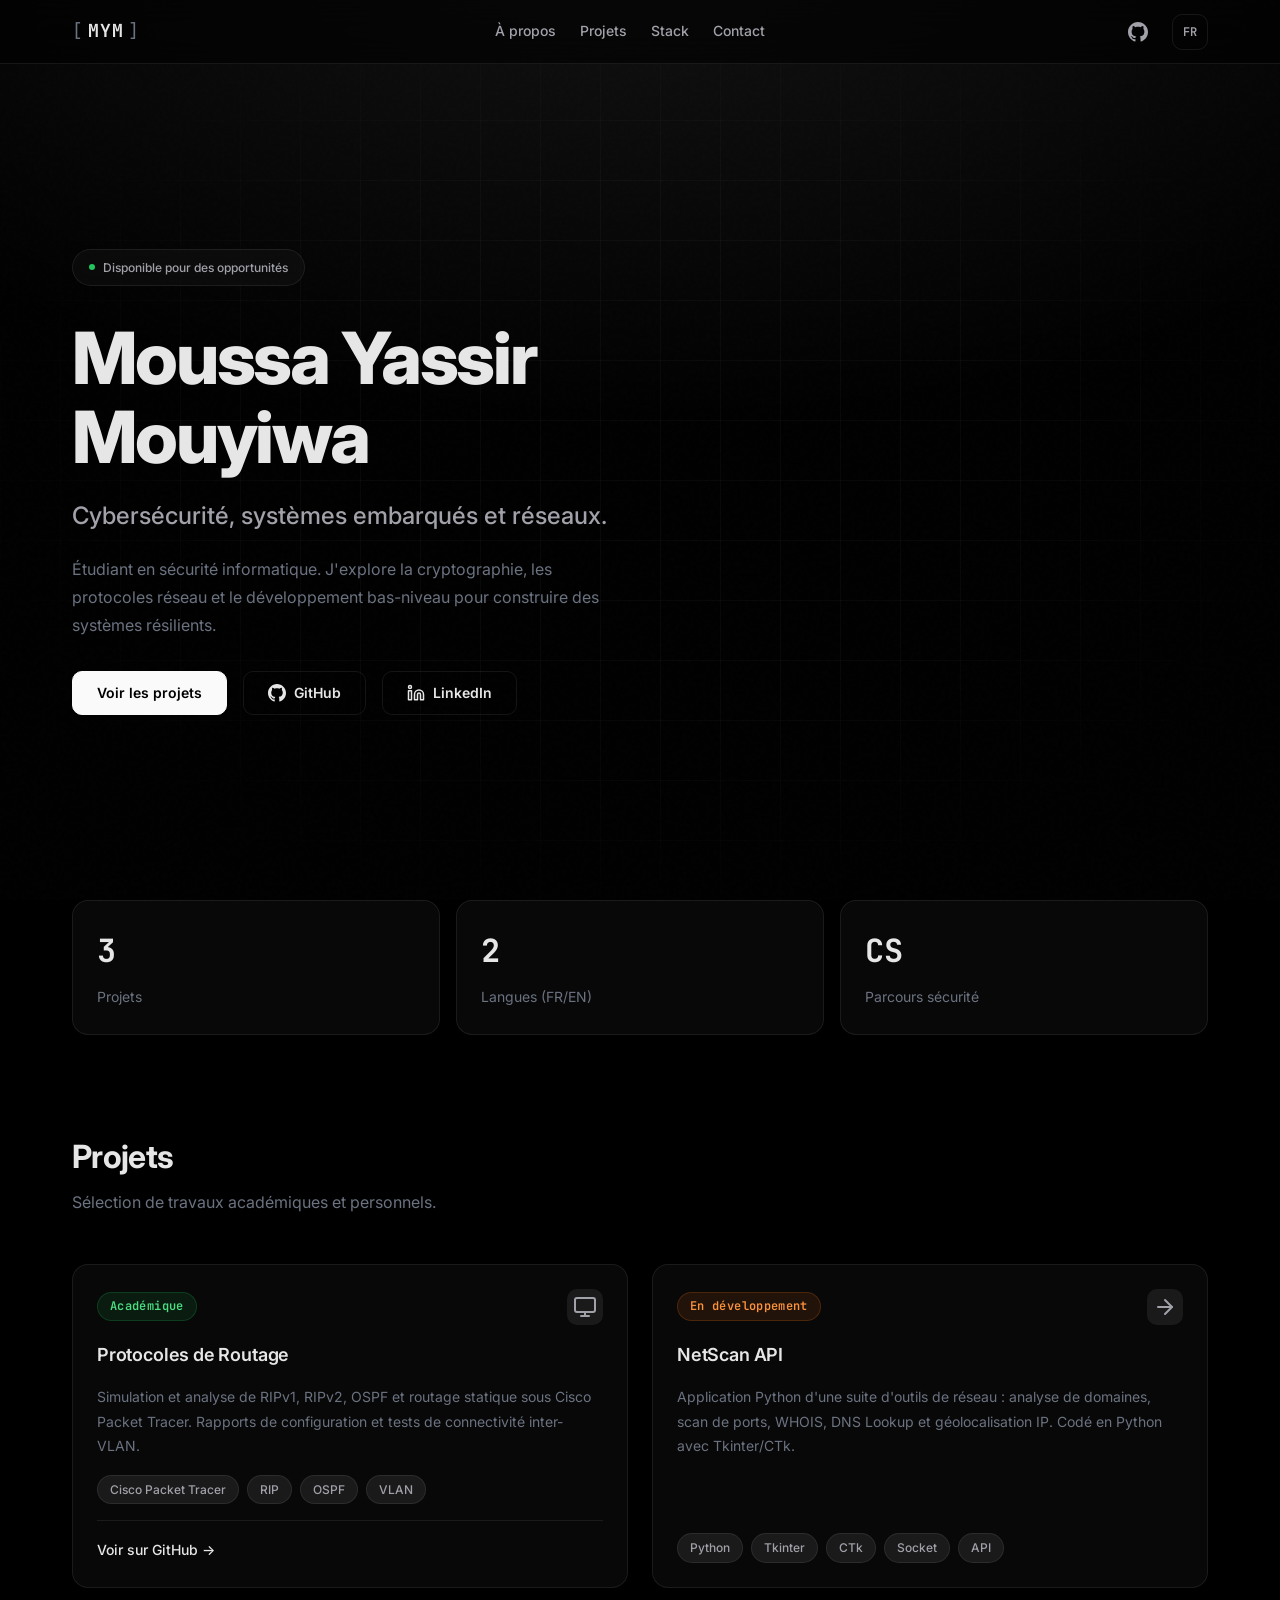
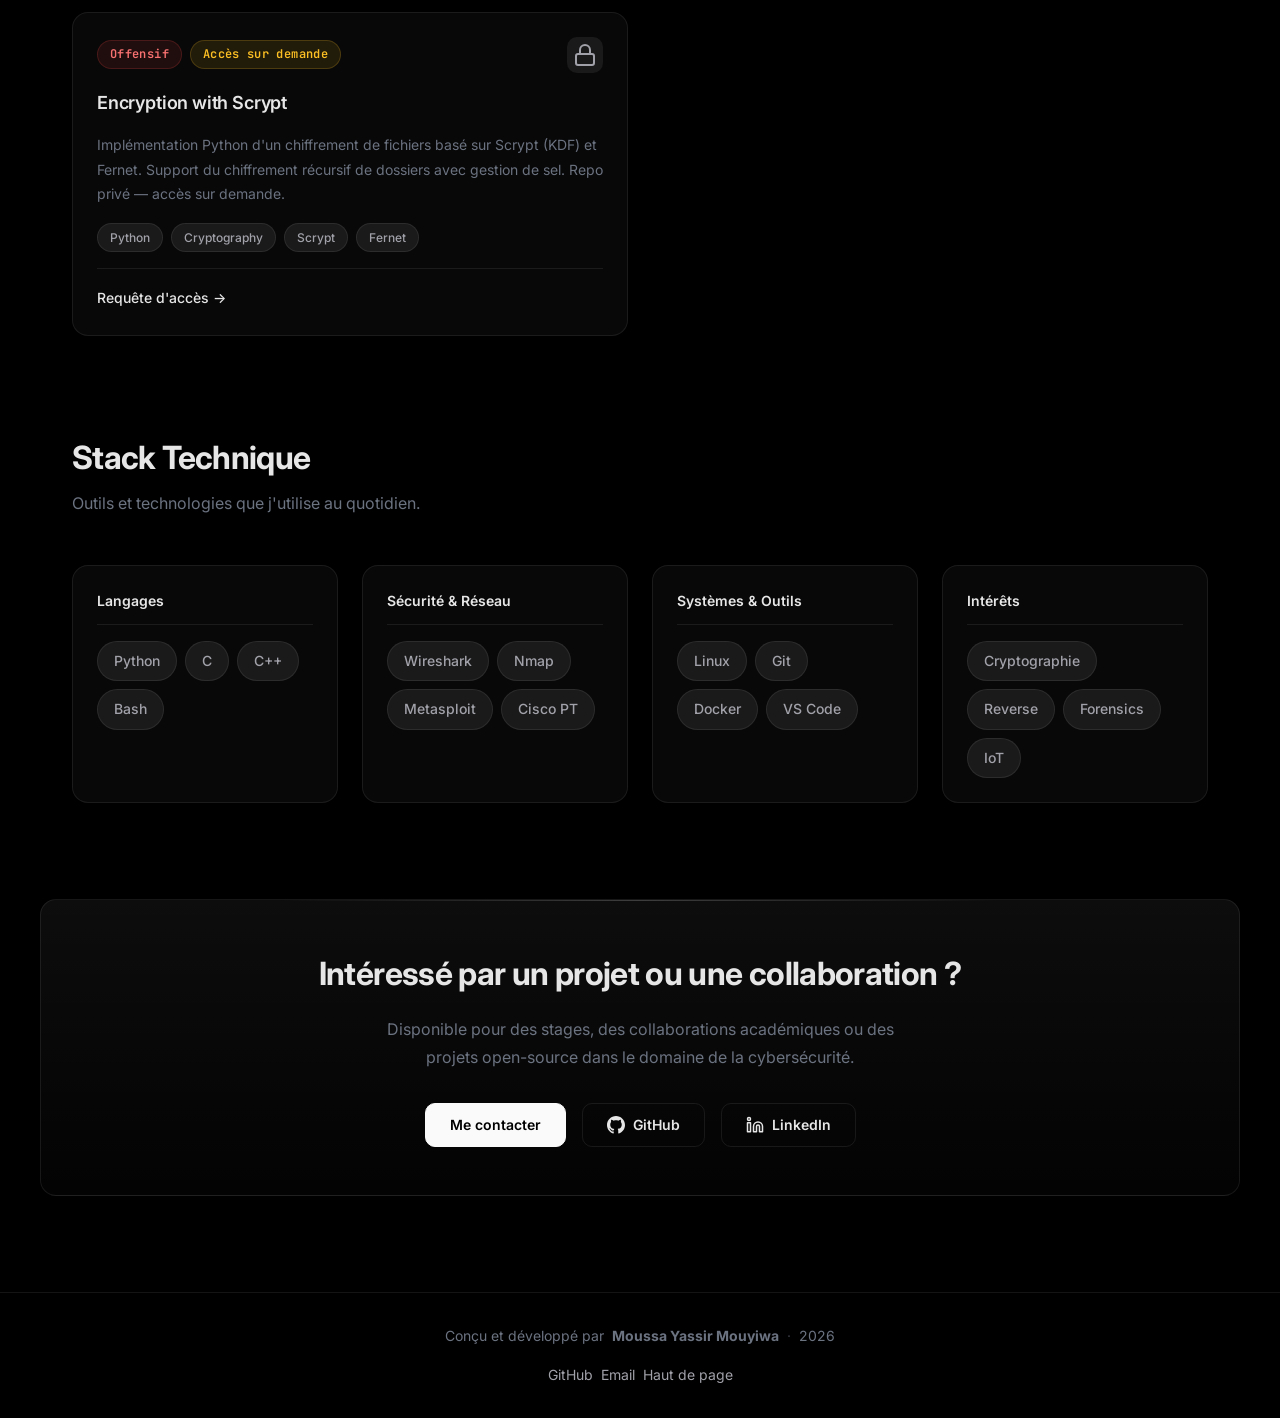
==== index.html @ d43252ed "feat: update NetScan API card to show development status instead of request access" ====
<!DOCTYPE html>
<html lang="fr" dir="ltr">
<head>
  <meta charset="UTF-8">
  <meta name="viewport" content="width=device-width, initial-scale=1.0">
  <title>Moussa Yassir Mouyiwa — Portfolio</title>
  <meta name="description" content="Portfolio de Moussa Yassir Mouyiwa — Cybersécurité, systèmes embarqués, réseaux.">
  <link rel="preconnect" href="https://fonts.googleapis.com">
  <link rel="preconnect" href="https://fonts.gstatic.com" crossorigin>
  <link href="https://fonts.googleapis.com/css2?family=Inter:wght@300;400;500;600;700;800&family=JetBrains+Mono:wght@400;500&display=swap" rel="stylesheet">
  <link rel="stylesheet" href="assets/css/style.css">
</head>
<body>

  <!-- Background Grid + Gradient -->
  <div class="bg-grid" aria-hidden="true"></div>
  <div class="bg-gradient" aria-hidden="true"></div>
  <div class="noise-overlay" aria-hidden="true"></div>

  <!-- Header -->
  <header class="site-header">
    <div class="container header-inner">
      <a href="#" class="logo" aria-label="Retour en haut">
        <span class="logo-bracket">[</span>MYM<span class="logo-bracket">]</span>
      </a>
      <nav class="main-nav" aria-label="Navigation principale">
        <a href="#about" data-fr="À propos" data-en="About">À propos</a>
        <a href="#projects" data-fr="Projets" data-en="Projects">Projets</a>
        <a href="#stack" data-fr="Stack" data-en="Stack">Stack</a>
        <a href="#contact" data-fr="Contact" data-en="Contact">Contact</a>
      </nav>
      <div class="header-actions">
        <a href="https://github.com/yassirmouyiwa" target="_blank" rel="noopener noreferrer" class="header-gh" aria-label="GitHub">
          <svg width="20" height="20" viewBox="0 0 24 24" fill="currentColor"><path d="M12 0c-6.626 0-12 5.373-12 12 0 5.302 3.438 9.8 8.207 11.387.599.111.793-.261.793-.577v-2.234c-3.338.726-4.033-1.416-4.033-1.416-.546-1.387-1.333-1.756-1.333-1.756-1.089-.745.083-.729.083-.729 1.205.084 1.839 1.237 1.839 1.237 1.07 1.834 2.807 1.304 3.492.997.107-.775.418-1.305.762-1.604-2.665-.305-5.467-1.334-5.467-5.931 0-1.311.469-2.381 1.236-3.221-.124-.303-.535-1.524.117-3.176 0 0 1.008-.322 3.301 1.23.957-.266 1.983-.399 3.003-.404 1.02.005 2.047.138 3.006.404 2.291-1.552 3.297-1.23 3.297-1.23.653 1.653.242 2.874.118 3.176.77.84 1.235 1.911 1.235 3.221 0 4.609-2.807 5.624-5.479 5.921.43.372.823 1.102.823 2.222v3.293c0 .319.192.694.801.576 4.765-1.589 8.199-6.086 8.199-11.386 0-6.627-5.373-12-12-12z"/></svg>
        </a>
        <button class="lang-toggle" id="langToggle" aria-label="Changer de langue" title="FR / EN">
          <span class="lang-current">FR</span>
        </button>
        <button class="menu-toggle" id="menuToggle" aria-label="Ouvrir le menu" aria-expanded="false">
          <span></span><span></span><span></span>
        </button>
      </div>
    </div>
  </header>

  <main>
    <!-- Hero -->
    <section class="hero" id="about">
      <div class="container">
        <div class="hero-badge reveal">
          <span class="badge-dot" aria-hidden="true"></span>
          <span data-fr="Disponible pour des opportunités" data-en="Open to opportunities">Disponible pour des opportunités</span>
        </div>
        <h1 class="hero-title reveal" data-delay="100">
          <span class="line">Moussa Yassir</span>
          <span class="line">Mouyiwa</span>
        </h1>
        <p class="hero-subtitle reveal" data-delay="200" data-fr="Cybersécurité, systèmes embarqués et réseaux." data-en="Cybersecurity, embedded systems and networks.">
          Cybersécurité, systèmes embarqués et réseaux.
        </p>
        <p class="hero-desc reveal" data-delay="300" data-fr="Étudiant en sécurité informatique. J'explore la cryptographie, les protocoles réseau et le développement bas-niveau pour construire des systèmes résilients." data-en="Student in computer security. I explore cryptography, network protocols and low-level development to build resilient systems.">
          Étudiant en sécurité informatique. J'explore la cryptographie, les protocoles réseau et le développement bas-niveau pour construire des systèmes résilients.
        </p>
        <div class="hero-actions reveal" data-delay="400">
          <a href="#projects" class="btn btn-primary" data-fr="Voir les projets" data-en="View projects">Voir les projets</a>
          <a href="https://github.com/yassirmouyiwa" target="_blank" rel="noopener noreferrer" class="btn btn-ghost btn-icon">
            <svg width="18" height="18" viewBox="0 0 24 24" fill="currentColor" aria-hidden="true"><path d="M12 0c-6.626 0-12 5.373-12 12 0 5.302 3.438 9.8 8.207 11.387.599.111.793-.261.793-.577v-2.234c-3.338.726-4.033-1.416-4.033-1.416-.546-1.387-1.333-1.756-1.333-1.756-1.089-.745.083-.729.083-.729 1.205.084 1.839 1.237 1.839 1.237 1.07 1.834 2.807 1.304 3.492.997.107-.775.418-1.305.762-1.604-2.665-.305-5.467-1.334-5.467-5.931 0-1.311.469-2.381 1.236-3.221-.124-.303-.535-1.524.117-3.176 0 0 1.008-.322 3.301 1.23.957-.266 1.983-.399 3.003-.404 1.02.005 2.047.138 3.006.404 2.291-1.552 3.297-1.23 3.297-1.23.653 1.653.242 2.874.118 3.176.77.84 1.235 1.911 1.235 3.221 0 4.609-2.807 5.624-5.479 5.921.43.372.823 1.102.823 2.222v3.293c0 .319.192.694.801.576 4.765-1.589 8.199-6.086 8.199-11.386 0-6.627-5.373-12-12-12z"/></svg>
            <span>GitHub</span>
          </a>
          <a href="https://www.linkedin.com/in/yassir-mouyiwa/" target="_blank" rel="noopener noreferrer" class="btn btn-ghost btn-icon">
            <svg width="18" height="18" viewBox="0 0 24 24" fill="none" stroke="currentColor" stroke-width="2" stroke-linecap="round" stroke-linejoin="round" aria-hidden="true"><path d="M16 8a6 6 0 0 1 6 6v7h-4v-7a2 2 0 0 0-2-2 2 2 0 0 0-2 2v7h-4v-7a6 6 0 0 1 6-6z"/><rect x="2" y="9" width="4" height="12"/><circle cx="4" cy="4" r="2"/></svg>
            <span>LinkedIn</span>
          </a>
        </div>
      </div>
    </section>

    <!-- Stats / Quick Info -->
    <section class="stats" aria-label="Quick stats">
      <div class="container stats-grid">
        <div class="stat-card reveal">
          <span class="stat-number">3</span>
          <span class="stat-label" data-fr="Projets" data-en="Projects">Projets</span>
        </div>
        <div class="stat-card reveal" data-delay="100">
          <span class="stat-number">2</span>
          <span class="stat-label" data-fr="Langues (FR/EN)" data-en="Languages (FR/EN)">Langues (FR/EN)</span>
        </div>
        <div class="stat-card reveal" data-delay="200">
          <span class="stat-number">CS</span>
          <span class="stat-label" data-fr="Parcours sécurité" data-en="Security track">Parcours sécurité</span>
        </div>
      </div>
    </section>

    <!-- Featured Projects -->
    <section class="projects" id="projects">
      <div class="container">
        <div class="section-header reveal">
          <h2 data-fr="Projets" data-en="Projects">Projets</h2>
          <p data-fr="Sélection de travaux académiques et personnels." data-en="A selection of academic and personal work.">Sélection de travaux académiques et personnels.</p>
        </div>
        <div class="projects-grid">
          <!-- Project 1: Protocoles de Routage -->
          <article class="project-card reveal" data-delay="100">
            <div class="project-top">
              <span class="project-tag academic" data-fr="Académique" data-en="Academic">Académique</span>
              <div class="project-icon" aria-hidden="true">
                <svg width="24" height="24" viewBox="0 0 24 24" fill="none" stroke="currentColor" stroke-width="2" stroke-linecap="round" stroke-linejoin="round"><rect x="2" y="3" width="20" height="14" rx="2" ry="2"/><line x1="8" y1="21" x2="16" y2="21"/><line x1="12" y1="17" x2="12" y2="21"/></svg>
              </div>
            </div>
            <h3 class="project-title">Protocoles de Routage</h3>
            <p class="project-desc" data-fr="Simulation et analyse de RIPv1, RIPv2, OSPF et routage statique sous Cisco Packet Tracer. Rapports de configuration et tests de connectivité inter-VLAN." data-en="Simulation and analysis of RIPv1, RIPv2, OSPF and static routing under Cisco Packet Tracer. Configuration reports and inter-VLAN connectivity tests.">Simulation et analyse de RIPv1, RIPv2, OSPF et routage statique sous Cisco Packet Tracer. Rapports de configuration et tests de connectivité inter-VLAN.</p>
            <div class="project-stack">
              <span class="pill">Cisco Packet Tracer</span>
              <span class="pill">RIP</span>
              <span class="pill">OSPF</span>
              <span class="pill">VLAN</span>
            </div>
            <div class="project-links">
               <a href="https://github.com/yassirmouyiwa/cisco-routing-packet-tracer" target="_blank" rel="noopener noreferrer" class="link-arrow" data-fr="Voir sur GitHub →" data-en="View on GitHub →">Voir sur GitHub →</a>
            </div>
          </article>

          <!-- Project 2: NetScan API — DEV -->
          <article class="project-card reveal" data-delay="150">
            <div class="project-top">
              <span class="project-tag dev" data-fr="En développement" data-en="In Development">En développement</span>
              <div class="project-icon" aria-hidden="true">
                <svg width="24" height="24" viewBox="0 0 24 24" fill="none" stroke="currentColor" stroke-width="2" stroke-linecap="round" stroke-linejoin="round"><path d="M5 12h14"/><path d="M12 5l7 7-7 7"/></svg>
              </div>
            </div>
            <h3 class="project-title">NetScan API</h3>
            <p class="project-desc" data-fr="Application Python d'une suite d'outils de réseau : analyse de domaines, scan de ports, WHOIS, DNS Lookup et géolocalisation IP. Codé en Python avec Tkinter/CTk." data-en="Python application of a network tools suite: domain analysis, port scanning, WHOIS, DNS Lookup and IP geolocation. Built with Python using Tkinter/CTk.">Application Python d'une suite d'outils de réseau : analyse de domaines, scan de ports, WHOIS, DNS Lookup et géolocalisation IP. Codé en Python avec Tkinter/CTk.</p>
            <div class="project-stack">
              <span class="pill">Python</span>
              <span class="pill">Tkinter</span>
              <span class="pill">CTk</span>
              <span class="pill">Socket</span>
              <span class="pill">API</span>
            </div>
          </article>

          <!-- Project 3: Encryption Scrypt — OFFENSIF / PRIVÉ -->
          <article class="project-card reveal" data-delay="200">
            <div class="project-top">
              <div class="project-tags">
                <span class="project-tag offensive" data-fr="Offensif" data-en="Offensive">Offensif</span>
                <span class="project-tag restricted" data-fr="Accès sur demande" data-en="Request Access">Accès sur demande</span>
              </div>
              <div class="project-icon" aria-hidden="true">
                <svg width="24" height="24" viewBox="0 0 24 24" fill="none" stroke="currentColor" stroke-width="2" stroke-linecap="round" stroke-linejoin="round"><rect x="3" y="11" width="18" height="11" rx="2" ry="2"/><path d="M7 11V7a5 5 0 0 1 10 0v4"/></svg>
              </div>
            </div>
            <h3 class="project-title">Encryption with Scrypt</h3>
            <p class="project-desc" data-fr="Implémentation Python d'un chiffrement de fichiers basé sur Scrypt (KDF) et Fernet. Support du chiffrement récursif de dossiers avec gestion de sel. Repo privé — accès sur demande." data-en="Python implementation of file encryption based on Scrypt (KDF) and Fernet. Supports recursive folder encryption with salt management. Private repo — access on request.">Implémentation Python d'un chiffrement de fichiers basé sur Scrypt (KDF) et Fernet. Support du chiffrement récursif de dossiers avec gestion de sel. Repo privé — accès sur demande.</p>
            <div class="project-stack">
              <span class="pill">Python</span>
              <span class="pill">Cryptography</span>
              <span class="pill">Scrypt</span>
              <span class="pill">Fernet</span>
            </div>
            <div class="project-links">
              <a href="mailto:yassirmoussa754@gmail.com?subject=Requête%20d'accès%20-%20Encryption%20with%20Scrypt" class="link-arrow" data-fr="Requête d'accès →" data-en="Request access →">Requête d'accès →</a>
            </div>
          </article>

        </div>
      </div>
    </section>

    <!-- Stack -->
    <section class="stack" id="stack">
      <div class="container">
        <div class="section-header reveal">
          <h2 data-fr="Stack Technique" data-en="Tech Stack">Stack Technique</h2>
          <p data-fr="Outils et technologies que j'utilise au quotidien." data-en="Tools and technologies I use on a daily basis.">Outils et technologies que j'utilise au quotidien.</p>
        </div>
        <div class="stack-grid reveal" data-delay="100">
          <div class="stack-category">
            <h4 data-fr="Langages" data-en="Languages">Langages</h4>
            <div class="stack-items">
              <span class="pill pill-lg">Python</span>
              <span class="pill pill-lg">C</span>
              <span class="pill pill-lg">C++</span>
              <span class="pill pill-lg">Bash</span>
            </div>
          </div>
          <div class="stack-category">
            <h4 data-fr="Sécurité & Réseau" data-en="Security & Network">Sécurité & Réseau</h4>
            <div class="stack-items">
              <span class="pill pill-lg">Wireshark</span>
              <span class="pill pill-lg">Nmap</span>
              <span class="pill pill-lg">Metasploit</span>
              <span class="pill pill-lg">Cisco PT</span>
            </div>
          </div>
          <div class="stack-category">
            <h4 data-fr="Systèmes & Outils" data-en="Systems & Tools">Systèmes & Outils</h4>
            <div class="stack-items">
              <span class="pill pill-lg">Linux</span>
              <span class="pill pill-lg">Git</span>
              <span class="pill pill-lg">Docker</span>
              <span class="pill pill-lg">VS Code</span>
            </div>
          </div>
          <div class="stack-category">
            <h4 data-fr="Intérêts" data-en="Interests">Intérêts</h4>
            <div class="stack-items">
              <span class="pill pill-lg">Cryptographie</span>
              <span class="pill pill-lg">Reverse</span>
              <span class="pill pill-lg">Forensics</span>
              <span class="pill pill-lg">IoT</span>
            </div>
          </div>
        </div>
      </div>
    </section>

    <!-- Contact / CTA -->
    <section class="contact" id="contact">
      <div class="container contact-inner reveal">
        <h2 data-fr="Intéressé par un projet ou une collaboration ?" data-en="Interested in a project or collaboration?">Intéressé par un projet ou une collaboration ?</h2>
        <p data-fr="Disponible pour des stages, des collaborations académiques ou des projets open-source dans le domaine de la cybersécurité." data-en="Available for internships, academic collaborations or open-source projects in the field of cybersecurity.">Disponible pour des stages, des collaborations académiques ou des projets open-source dans le domaine de la cybersécurité.</p>
        <div class="contact-actions">
          <a href="mailto:yassirmoussa754@gmail.com" class="btn btn-primary" data-fr="Me contacter" data-en="Contact me">Me contacter</a>
          <a href="https://github.com/yassirmouyiwa" target="_blank" rel="noopener noreferrer" class="btn btn-ghost btn-icon">
            <svg width="18" height="18" viewBox="0 0 24 24" fill="currentColor" aria-hidden="true"><path d="M12 0c-6.626 0-12 5.373-12 12 0 5.302 3.438 9.8 8.207 11.387.599.111.793-.261.793-.577v-2.234c-3.338.726-4.033-1.416-4.033-1.416-.546-1.387-1.333-1.756-1.333-1.756-1.089-.745.083-.729.083-.729 1.205.084 1.839 1.237 1.839 1.237 1.07 1.834 2.807 1.304 3.492.997.107-.775.418-1.305.762-1.604-2.665-.305-5.467-1.334-5.467-5.931 0-1.311.469-2.381 1.236-3.221-.124-.303-.535-1.524.117-3.176 0 0 1.008-.322 3.301 1.23.957-.266 1.983-.399 3.003-.404 1.02.005 2.047.138 3.006.404 2.291-1.552 3.297-1.23 3.297-1.23.653 1.653.242 2.874.118 3.176.77.84 1.235 1.911 1.235 3.221 0 4.609-2.807 5.624-5.479 5.921.43.372.823 1.102.823 2.222v3.293c0 .319.192.694.801.576 4.765-1.589 8.199-6.086 8.199-11.386 0-6.627-5.373-12-12-12z"/></svg>
            <span>GitHub</span>
          </a>
          <a href="https://www.linkedin.com/in/yassir-mouyiwa/" target="_blank" rel="noopener noreferrer" class="btn btn-ghost btn-icon">
            <svg width="18" height="18" viewBox="0 0 24 24" fill="none" stroke="currentColor" stroke-width="2" stroke-linecap="round" stroke-linejoin="round" aria-hidden="true"><path d="M16 8a6 6 0 0 1 6 6v7h-4v-7a2 2 0 0 0-2-2 2 2 0 0 0-2 2v7h-4v-7a6 6 0 0 1 6-6z"/><rect x="2" y="9" width="4" height="12"/><circle cx="4" cy="4" r="2"/></svg>
            <span>LinkedIn</span>
          </a>
        </div>
      </div>
    </section>
  </main>

  <!-- Footer -->
  <footer class="site-footer">
    <div class="container footer-inner">
      <p>
        <span data-fr="Conçu et développé par" data-en="Designed and developed by">Conçu et développé par</span>
        <strong>Moussa Yassir Mouyiwa</strong>
        <span class="footer-sep">·</span>
        <span id="currentYear">2026</span>
      </p>
      <p>
        <a href="https://github.com/yassirmouyiwa" target="_blank" rel="noopener noreferrer">GitHub</a>
        <a href="mailto:yassirmoussa754@gmail.com">Email</a>
        <a href="#" id="backToTop" data-fr="Haut de page" data-en="Back to top">Haut de page</a>
      </p>
    </div>
  </footer>

  <script src="assets/js/main.js"></script>
</body>
</html>
---- assets/css/style.css ----
/* ============================================================
   Design System — Vercel-style dark portfolio
   ============================================================ */

/* --- CSS Custom Properties (Tokens) --- */
:root {
  /* Colors */
  --bg-primary: #000000;
  --bg-secondary: #111111;
  --bg-tertiary: #1a1a1a;
  --bg-card: rgba(255, 255, 255, 0.03);
  --bg-card-hover: rgba(255, 255, 255, 0.06);
  --border-subtle: rgba(255, 255, 255, 0.08);
  --border-hover: rgba(255, 255, 255, 0.15);
  --text-primary: #e6e6e6;
  --text-secondary: #a1a1aa;
  --text-muted: #6b7280;
  --text-inverse: #000000;
  --accent: #fafafa;
  --accent-hover: #ffffff;
  --accent-dim: rgba(250, 250, 250, 0.1);

  /* Gradients */
  --gradient-hero: radial-gradient(ellipse 80% 60% at 50% -10%, rgba(250,250,250,0.08), transparent);
  --gradient-card: linear-gradient(180deg, rgba(255,255,255,0.05) 0%, rgba(255,255,255,0.01) 100%);

  /* Typography */
  --font-body: 'Inter', -apple-system, BlinkMacSystemFont, 'Segoe UI', sans-serif;
  --font-mono: 'JetBrains Mono', 'Fira Code', 'Courier New', monospace;
  --fs-xs: 0.75rem;
  --fs-sm: 0.875rem;
  --fs-base: 1rem;
  --fs-lg: 1.125rem;
  --fs-xl: 1.5rem;
  --fs-2xl: 2rem;
  --fs-3xl: 2.5rem;
  --fs-4xl: clamp(2.5rem, 6vw, 4.5rem);
  --fw-normal: 400;
  --fw-medium: 500;
  --fw-semibold: 600;
  --fw-bold: 700;
  --fw-extrabold: 800;
  --lh-tight: 1.1;
  --lh-snug: 1.3;
  --lh-normal: 1.6;
  --lh-relaxed: 1.75;

  /* Spacing */
  --space-1: 0.25rem;
  --space-2: 0.5rem;
  --space-3: 0.75rem;
  --space-4: 1rem;
  --space-6: 1.5rem;
  --space-8: 2rem;
  --space-12: 3rem;
  --space-16: 4rem;
  --space-24: 6rem;
  --space-32: 8rem;

  /* Border radius */
  --radius-sm: 6px;
  --radius-md: 10px;
  --radius-lg: 16px;
  --radius-full: 9999px;

  /* Shadows */
  --shadow-sm: 0 1px 2px rgba(0,0,0,0.3);
  --shadow-md: 0 4px 12px rgba(0,0,0,0.4);
  --shadow-lg: 0 12px 40px rgba(0,0,0,0.5);
  --shadow-glow: 0 0 20px rgba(250,250,250,0.05);

  /* Animation */
  --duration-fast: 150ms;
  --duration-normal: 300ms;
  --duration-slow: 500ms;
  --ease-out: cubic-bezier(0.16, 1, 0.3, 1);
  --ease-in-out: cubic-bezier(0.65, 0, 0.35, 1);

  /* Layout */
  --container-max: 1200px;
  --header-height: 64px;
}

/* --- Reset & Base --- */
*, *::before, *::after {
  margin: 0;
  padding: 0;
  box-sizing: border-box;
}

html {
  scroll-behavior: smooth;
  -webkit-font-smoothing: antialiased;
  -moz-osx-font-smoothing: grayscale;
  text-rendering: optimizeLegibility;
}

body {
  font-family: var(--font-body);
  font-size: var(--fs-base);
  line-height: var(--lh-normal);
  color: var(--text-primary);
  background-color: var(--bg-primary);
  min-height: 100vh;
  overflow-x: hidden;
}

a {
  color: inherit;
  text-decoration: none;
  transition: color var(--duration-fast) var(--ease-out);
}

img, svg {
  display: block;
  max-width: 100%;
}

button {
  font-family: inherit;
  cursor: pointer;
  border: none;
  background: none;
  color: inherit;
}

/* --- Background Effects --- */
.bg-grid {
  position: fixed;
  inset: 0;
  z-index: -3;
  background-image:
    linear-gradient(rgba(255,255,255,0.03) 1px, transparent 1px),
    linear-gradient(90deg, rgba(255,255,255,0.03) 1px, transparent 1px);
  background-size: 60px 60px;
  mask-image: radial-gradient(ellipse at center, black 40%, transparent 80%);
  -webkit-mask-image: radial-gradient(ellipse at center, black 40%, transparent 80%);
  pointer-events: none;
}

.bg-gradient {
  position: fixed;
  inset: 0;
  z-index: -2;
  background: var(--gradient-hero);
  pointer-events: none;
}

.noise-overlay {
  position: fixed;
  inset: 0;
  z-index: -1;
  opacity: 0.015;
  background-image: url("data:image/svg+xml,%3Csvg viewBox='0 0 256 256' xmlns='http://www.w3.org/2000/svg'%3E%3Cfilter id='n'%3E%3CfeTurbulence type='fractalNoise' baseFrequency='0.9' numOctaves='4' stitchTiles='stitch'/%3E%3C/filter%3E%3Crect width='100%25' height='100%25' filter='url(%23n)'/%3E%3C/svg%3E");
  pointer-events: none;
}

/* --- Layout Utilities --- */
.container {
  width: 100%;
  max-width: var(--container-max);
  margin-inline: auto;
  padding-inline: var(--space-6);
}

@media (min-width: 640px) {
  .container {
    padding-inline: var(--space-8);
  }
}

/* --- Header --- */
.site-header {
  position: fixed;
  top: 0;
  left: 0;
  right: 0;
  z-index: 100;
  height: var(--header-height);
  display: flex;
  align-items: center;
  background: rgba(0,0,0,0.6);
  backdrop-filter: blur(20px) saturate(180%);
  -webkit-backdrop-filter: blur(20px) saturate(180%);
  border-bottom: 1px solid var(--border-subtle);
  transition: background var(--duration-normal) var(--ease-out);
}

.header-inner {
  display: flex;
  align-items: center;
  justify-content: space-between;
  height: 100%;
}

.logo {
  font-family: var(--font-mono);
  font-size: var(--fs-lg);
  font-weight: var(--fw-bold);
  color: var(--text-primary);
  letter-spacing: 0.05em;
  display: flex;
  align-items: center;
  gap: var(--space-1);
}

.logo-bracket {
  color: var(--text-muted);
  font-weight: var(--fw-normal);
  transition: color var(--duration-normal) var(--ease-out);
}

.logo:hover .logo-bracket {
  color: var(--text-primary);
}

.main-nav {
  display: none;
  align-items: center;
  gap: var(--space-6);
}

.main-nav a {
  font-size: var(--fs-sm);
  font-weight: var(--fw-medium);
  color: var(--text-secondary);
  position: relative;
  padding: var(--space-2) 0;
}

.main-nav a::after {
  content: '';
  position: absolute;
  bottom: 0;
  left: 0;
  width: 0;
  height: 1px;
  background: var(--text-primary);
  transition: width var(--duration-normal) var(--ease-out);
}

.main-nav a:hover {
  color: var(--text-primary);
}

.main-nav a:hover::after {
  width: 100%;
}

.header-actions {
  display: flex;
  align-items: center;
  gap: var(--space-4);
}

.lang-toggle {
  display: none;
  align-items: center;
  justify-content: center;
  width: 36px;
  height: 36px;
  border-radius: var(--radius-md);
  border: 1px solid var(--border-subtle);
  background: transparent;
  color: var(--text-secondary);
  font-size: var(--fs-xs);
  font-weight: var(--fw-semibold);
  font-family: var(--font-mono);
  transition: all var(--duration-fast) var(--ease-out);
}

.lang-toggle:hover {
  border-color: var(--border-hover);
  color: var(--text-primary);
  background: var(--bg-card-hover);
}

.lang-current {
  pointer-events: none;
}

.menu-toggle {
  display: flex;
  flex-direction: column;
  justify-content: center;
  align-items: center;
  gap: 5px;
  width: 40px;
  height: 40px;
  padding: var(--space-2);
}

.menu-toggle span {
  display: block;
  width: 20px;
  height: 1.5px;
  background: var(--text-primary);
  border-radius: var(--radius-full);
  transition: all var(--duration-normal) var(--ease-out);
  transform-origin: center;
}

.menu-toggle[aria-expanded="true"] span:nth-child(1) {
  transform: translateY(6.5px) rotate(45deg);
}

.menu-toggle[aria-expanded="true"] span:nth-child(2) {
  opacity: 0;
}

.menu-toggle[aria-expanded="true"] span:nth-child(3) {
  transform: translateY(-6.5px) rotate(-45deg);
}

@media (min-width: 768px) {
  .main-nav {
    display: flex;
  }
  .lang-toggle {
    display: flex;
  }
  .menu-toggle {
    display: none;
  }
}

/* Mobile menu */
.mobile-nav {
  position: fixed;
  inset: var(--header-height) 0 0 0;
  z-index: 99;
  background: rgba(0,0,0,0.95);
  backdrop-filter: blur(30px);
  -webkit-backdrop-filter: blur(30px);
  display: flex;
  flex-direction: column;
  align-items: center;
  justify-content: center;
  gap: var(--space-8);
  opacity: 0;
  pointer-events: none;
  transition: opacity var(--duration-normal) var(--ease-out);
}

.mobile-nav.is-open {
  opacity: 1;
  pointer-events: auto;
}

.mobile-nav a {
  font-size: var(--fs-2xl);
  font-weight: var(--fw-semibold);
  color: var(--text-secondary);
  transition: color var(--duration-fast) var(--ease-out);
}

.mobile-nav a:hover {
  color: var(--text-primary);
}

/* --- Hero --- */
.hero {
  position: relative;
  padding-top: calc(var(--header-height) + var(--space-24));
  padding-bottom: var(--space-24);
  min-height: 100vh;
  display: flex;
  align-items: center;
}

.hero-badge {
  display: inline-flex;
  align-items: center;
  gap: var(--space-2);
  padding: var(--space-2) var(--space-4);
  border-radius: var(--radius-full);
  border: 1px solid var(--border-subtle);
  background: var(--bg-card);
  font-size: var(--fs-xs);
  font-weight: var(--fw-medium);
  color: var(--text-secondary);
  margin-bottom: var(--space-8);
  width: fit-content;
  backdrop-filter: blur(10px);
}

.badge-dot {
  display: inline-block;
  width: 6px;
  height: 6px;
  border-radius: 50%;
  background: #22c55e;
  animation: pulse 2s cubic-bezier(0.4, 0, 0.6, 1) infinite;
}

@keyframes pulse {
  0%, 100% { opacity: 1; }
  50% { opacity: 0.5; }
}

.hero-title {
  font-size: var(--fs-4xl);
  font-weight: var(--fw-extrabold);
  line-height: var(--lh-tight);
  letter-spacing: -0.03em;
  color: var(--text-primary);
  margin-bottom: var(--space-6);
}

.hero-title .line {
  display: block;
}

.hero-subtitle {
  font-size: clamp(var(--fs-lg), 2.5vw, var(--fs-xl));
  font-weight: var(--fw-medium);
  color: var(--text-secondary);
  margin-bottom: var(--space-6);
  line-height: var(--lh-snug);
}

.hero-desc {
  max-width: 560px;
  font-size: var(--fs-base);
  color: var(--text-muted);
  line-height: var(--lh-relaxed);
  margin-bottom: var(--space-8);
}

.hero-actions {
  display: flex;
  flex-wrap: wrap;
  gap: var(--space-4);
}

/* --- Buttons --- */
.btn {
  display: inline-flex;
  align-items: center;
  justify-content: center;
  gap: var(--space-2);
  padding: var(--space-3) var(--space-6);
  border-radius: var(--radius-md);
  font-size: var(--fs-sm);
  font-weight: var(--fw-semibold);
  line-height: 1;
  transition: all var(--duration-fast) var(--ease-out);
  white-space: nowrap;
}

.btn-primary {
  background: var(--accent);
  color: var(--text-inverse);
  border: 1px solid var(--accent);
}

.btn-primary:hover {
  background: var(--accent-hover);
  box-shadow: var(--shadow-glow);
  transform: translateY(-1px);
}

.btn-ghost {
  background: transparent;
  color: var(--text-primary);
  border: 1px solid var(--border-subtle);
}

.btn-ghost:hover {
  border-color: var(--border-hover);
  background: var(--bg-card-hover);
  transform: translateY(-1px);
}

.btn-ghost svg {
  flex-shrink: 0;
}

.btn-icon {
  gap: var(--space-2);
}

.header-gh {
  display: flex;
  align-items: center;
  justify-content: center;
  width: 36px;
  height: 36px;
  border-radius: var(--radius-md);
  color: var(--text-secondary);
  transition: all var(--duration-fast) var(--ease-out);
}

.header-gh:hover {
  color: var(--text-primary);
  background: var(--bg-card-hover);
}

/* --- Stats --- */
.stats {
  padding-bottom: var(--space-24);
}

.stats-grid {
  display: grid;
  grid-template-columns: repeat(auto-fit, minmax(200px, 1fr));
  gap: var(--space-4);
}

.stat-card {
  padding: var(--space-6);
  border-radius: var(--radius-lg);
  border: 1px solid var(--border-subtle);
  background: var(--bg-card);
  backdrop-filter: blur(10px);
  transition: all var(--duration-normal) var(--ease-out);
}

.stat-card:hover {
  border-color: var(--border-hover);
  background: var(--bg-card-hover);
  transform: translateY(-2px);
}

.stat-number {
  display: block;
  font-family: var(--font-mono);
  font-size: var(--fs-2xl);
  font-weight: var(--fw-bold);
  color: var(--text-primary);
  margin-bottom: var(--space-2);
}

.stat-label {
  font-size: var(--fs-sm);
  color: var(--text-muted);
}

/* --- Section Header --- */
.section-header {
  margin-bottom: var(--space-12);
}

.section-header h2 {
  font-size: var(--fs-2xl);
  font-weight: var(--fw-bold);
  color: var(--text-primary);
  margin-bottom: var(--space-2);
  letter-spacing: -0.02em;
}

.section-header p {
  font-size: var(--fs-base);
  color: var(--text-muted);
}

/* --- Projects --- */
.projects {
  padding-bottom: var(--space-24);
}

.projects-grid {
  display: grid;
  grid-template-columns: repeat(auto-fill, minmax(min(100%, 380px), 1fr));
  gap: var(--space-6);
}

.project-card {
  padding: var(--space-6);
  border-radius: var(--radius-lg);
  border: 1px solid var(--border-subtle);
  background: var(--bg-card);
  backdrop-filter: blur(12px);
  transition: all var(--duration-normal) var(--ease-out);
  display: flex;
  flex-direction: column;
  gap: var(--space-4);
}

.project-card:hover {
  border-color: var(--border-hover);
  background: var(--bg-card-hover);
  transform: translateY(-4px);
  box-shadow: var(--shadow-lg);
}

.project-top {
  display: flex;
  align-items: center;
  justify-content: space-between;
}

.project-tag {
  display: inline-flex;
  align-items: center;
  padding: var(--space-1) var(--space-3);
  border-radius: var(--radius-full);
  font-size: var(--fs-xs);
  font-weight: var(--fw-semibold);
  font-family: var(--font-mono);
  letter-spacing: 0.03em;
}

.project-tag.academic {
  background: rgba(34, 197, 94, 0.1);
  color: #4ade80;
  border: 1px solid rgba(34, 197, 94, 0.2);
}

.project-tag.offensive {
  background: rgba(239, 68, 68, 0.1);
  color: #f87171;
  border: 1px solid rgba(239, 68, 68, 0.2);
}

.project-tag.personal {
  background: rgba(59, 130, 246, 0.1);
  color: #60a5fa;
  border: 1px solid rgba(59, 130, 246, 0.2);
}

.project-tag.restricted {
  background: rgba(251, 191, 36, 0.1);
  color: #fbbf24;
  border: 1px solid rgba(251, 191, 36, 0.2);
}

.project-tag.dev {
  background: rgba(249, 115, 22, 0.1);
  color: #fb923c;
  border: 1px solid rgba(249, 115, 22, 0.2);
}

.project-tags {
  display: flex;
  align-items: center;
  gap: var(--space-2);
  flex-wrap: wrap;
}

.project-icon {
  width: 36px;
  height: 36px;
  border-radius: var(--radius-md);
  background: var(--bg-tertiary);
  display: flex;
  align-items: center;
  justify-content: center;
  color: var(--text-secondary);
  flex-shrink: 0;
}

.project-title {
  font-size: var(--fs-lg);
  font-weight: var(--fw-semibold);
  color: var(--text-primary);
  letter-spacing: -0.01em;
}

.project-desc {
  font-size: var(--fs-sm);
  color: var(--text-muted);
  line-height: var(--lh-relaxed);
  flex: 1;
}

.project-stack {
  display: flex;
  flex-wrap: wrap;
  gap: var(--space-2);
}

.project-links {
  margin-top: auto;
  padding-top: var(--space-4);
  border-top: 1px solid var(--border-subtle);
}

.link-arrow {
  display: inline-flex;
  align-items: center;
  gap: var(--space-1);
  font-size: var(--fs-sm);
  font-weight: var(--fw-medium);
  color: var(--text-primary);
  transition: all var(--duration-fast) var(--ease-out);
}

.link-arrow:hover {
  gap: var(--space-2);
  color: var(--accent-hover);
}

/* --- Pills --- */
.pill {
  display: inline-flex;
  align-items: center;
  padding: var(--space-1) var(--space-3);
  border-radius: var(--radius-full);
  background: var(--bg-tertiary);
  border: 1px solid var(--border-subtle);
  font-size: var(--fs-xs);
  font-weight: var(--fw-medium);
  color: var(--text-secondary);
  white-space: nowrap;
  transition: all var(--duration-fast) var(--ease-out);
}

.pill:hover {
  border-color: var(--border-hover);
  color: var(--text-primary);
}

.pill-lg {
  padding: var(--space-2) var(--space-4);
  font-size: var(--fs-sm);
}

/* --- Stack --- */
.stack {
  padding-bottom: var(--space-24);
}

.stack-grid {
  display: grid;
  grid-template-columns: repeat(auto-fit, minmax(220px, 1fr));
  gap: var(--space-6);
}

.stack-category {
  padding: var(--space-6);
  border-radius: var(--radius-lg);
  border: 1px solid var(--border-subtle);
  background: var(--bg-card);
  backdrop-filter: blur(10px);
  transition: all var(--duration-normal) var(--ease-out);
}

.stack-category:hover {
  border-color: var(--border-hover);
  background: var(--bg-card-hover);
}

.stack-category h4 {
  font-size: var(--fs-sm);
  font-weight: var(--fw-semibold);
  color: var(--text-primary);
  margin-bottom: var(--space-4);
  padding-bottom: var(--space-3);
  border-bottom: 1px solid var(--border-subtle);
}

.stack-items {
  display: flex;
  flex-wrap: wrap;
  gap: var(--space-2);
}

/* --- Contact --- */
.contact {
  padding-bottom: var(--space-24);
}

.contact-inner {
  padding: var(--space-12) var(--space-8);
  border-radius: var(--radius-lg);
  border: 1px solid var(--border-subtle);
  background: var(--gradient-card);
  text-align: center;
  position: relative;
  overflow: hidden;
}

.contact-inner::before {
  content: '';
  position: absolute;
  top: 0;
  left: 50%;
  transform: translateX(-50%);
  width: 60%;
  height: 1px;
  background: linear-gradient(90deg, transparent, rgba(255,255,255,0.2), transparent);
}

.contact-inner h2 {
  font-size: clamp(var(--fs-xl), 3vw, var(--fs-2xl));
  font-weight: var(--fw-bold);
  color: var(--text-primary);
  margin-bottom: var(--space-4);
  letter-spacing: -0.02em;
}

.contact-inner p {
  max-width: 560px;
  margin-inline: auto;
  color: var(--text-muted);
  line-height: var(--lh-relaxed);
  margin-bottom: var(--space-8);
}

.contact-actions {
  display: flex;
  flex-wrap: wrap;
  justify-content: center;
  gap: var(--space-4);
}

/* --- Footer --- */
.site-footer {
  border-top: 1px solid var(--border-subtle);
  padding: var(--space-8) 0;
}

.footer-inner {
  display: flex;
  flex-direction: column;
  align-items: center;
  gap: var(--space-4);
  text-align: center;
}

.footer-inner p {
  font-size: var(--fs-sm);
  color: var(--text-muted);
  display: flex;
  flex-wrap: wrap;
  align-items: center;
  justify-content: center;
  gap: var(--space-2);
}

.footer-inner a {
  color: var(--text-secondary);
  transition: color var(--duration-fast) var(--ease-out);
}

.footer-inner a:hover {
  color: var(--text-primary);
}

.footer-sep {
  color: var(--text-muted);
  opacity: 0.5;
}

/* --- Back to top (smooth) --- */
#backToTop {
  cursor: pointer;
}

/* --- Reveal Animations --- */
.reveal {
  opacity: 0;
  transform: translateY(30px);
  transition: opacity var(--duration-slow) var(--ease-out), transform var(--duration-slow) var(--ease-out);
}

.reveal.is-visible {
  opacity: 1;
  transform: translateY(0);
}

/* --- Scrollbar --- */
::-webkit-scrollbar {
  width: 8px;
}

::-webkit-scrollbar-track {
  background: var(--bg-secondary);
}

::-webkit-scrollbar-thumb {
  background: var(--bg-tertiary);
  border-radius: var(--radius-full);
}

::-webkit-scrollbar-thumb:hover {
  background: #333;
}

/* --- Selection --- */
::selection {
  background: rgba(250, 250, 250, 0.15);
  color: var(--text-primary);
}

/* --- Focus --- */
a:focus-visible,
button:focus-visible {
  outline: 2px solid var(--text-primary);
  outline-offset: 2px;
  border-radius: var(--radius-sm);
}

/* --- Project Page --- */
.project-page {
  padding-top: calc(var(--header-height) + var(--space-16));
  padding-bottom: var(--space-24);
  min-height: 100vh;
}

.project-page-header { margin-bottom: var(--space-12); }
.project-page-header .project-tags { margin-bottom: var(--space-4); }
.project-page-header h1 {
  font-size: var(--fs-3xl);
  font-weight: var(--fw-bold);
  color: var(--text-primary);
  letter-spacing: -0.02em;
  margin-bottom: var(--space-4);
}
.project-page-header .project-desc { max-width: 680px; font-size: var(--fs-lg); line-height: var(--lh-relaxed); }
.project-page-header .project-stack { margin-top: var(--space-4); }
.project-meta { display: flex; flex-wrap: wrap; gap: var(--space-4); margin-top: var(--space-6); }
.meta-item { display: flex; align-items: center; gap: var(--space-2); font-size: var(--fs-sm); color: var(--text-muted); }
.meta-item strong { color: var(--text-secondary); font-weight: var(--fw-medium); }

.project-readme {
  padding: var(--space-8);
  border-radius: var(--radius-lg);
  border: 1px solid var(--border-subtle);
  background: var(--bg-card);
  backdrop-filter: blur(12px);
  margin-top: var(--space-8);
}
.project-readme h2 { font-size: var(--fs-xl); font-weight: var(--fw-semibold); color: var(--text-primary); margin-top: var(--space-8); margin-bottom: var(--space-4); padding-bottom: var(--space-2); border-bottom: 1px solid var(--border-subtle); }
.project-readme h2:first-child { margin-top: 0; }
.project-readme p, .project-readme ul, .project-readme ol { font-size: var(--fs-sm); color: var(--text-secondary); line-height: var(--lh-relaxed); margin-bottom: var(--space-4); }
.project-readme ul, .project-readme ol { padding-left: var(--space-6); }
.project-readme li { margin-bottom: var(--space-2); }
.project-readme code { font-family: var(--font-mono); font-size: var(--fs-xs); background: var(--bg-tertiary); padding: var(--space-1) var(--space-2); border-radius: var(--radius-sm); }
.project-readme pre { background: var(--bg-tertiary); border: 1px solid var(--border-subtle); border-radius: var(--radius-md); padding: var(--space-4) var(--space-6); overflow-x: auto; margin-bottom: var(--space-6); }
.project-readme pre code { background: none; padding: 0; font-size: var(--fs-sm); line-height: var(--lh-relaxed); color: var(--text-primary); }
.project-readme table { width: 100%; border-collapse: collapse; margin-bottom: var(--space-6); }
.project-readme th, .project-readme td { text-align: left; padding: var(--space-2) var(--space-4); border-bottom: 1px solid var(--border-subtle); font-size: var(--fs-sm); color: var(--text-secondary); }
.project-readme th { color: var(--text-primary); font-weight: var(--fw-semibold); }
.project-readme .warning-box { padding: var(--space-4) var(--space-6); border-radius: var(--radius-md); border: 1px solid rgba(239,68,68,0.3); background: rgba(239,68,68,0.05); margin-bottom: var(--space-6); }
.project-readme .warning-box p { color: #f87171; font-weight: var(--fw-medium); margin-bottom: 0; }

.project-actions { margin-top: var(--space-8); display: flex; flex-wrap: wrap; gap: var(--space-4); }
.project-back { display: inline-flex; align-items: center; gap: var(--space-2); font-size: var(--fs-sm); font-weight: var(--fw-medium); color: var(--text-secondary); margin-bottom: var(--space-8); transition: color var(--duration-fast) var(--ease-out); }
.project-back:hover { color: var(--text-primary); }

/* --- Reduced Motion --- */
@media (prefers-reduced-motion: reduce) {
  *,
  *::before,
  *::after {
    animation-duration: 0.01ms !important;
    animation-iteration-count: 1 !important;
    transition-duration: 0.01ms !important;
  }
  html {
    scroll-behavior: auto;
  }
  .reveal {
    opacity: 1;
    transform: none;
  }
}
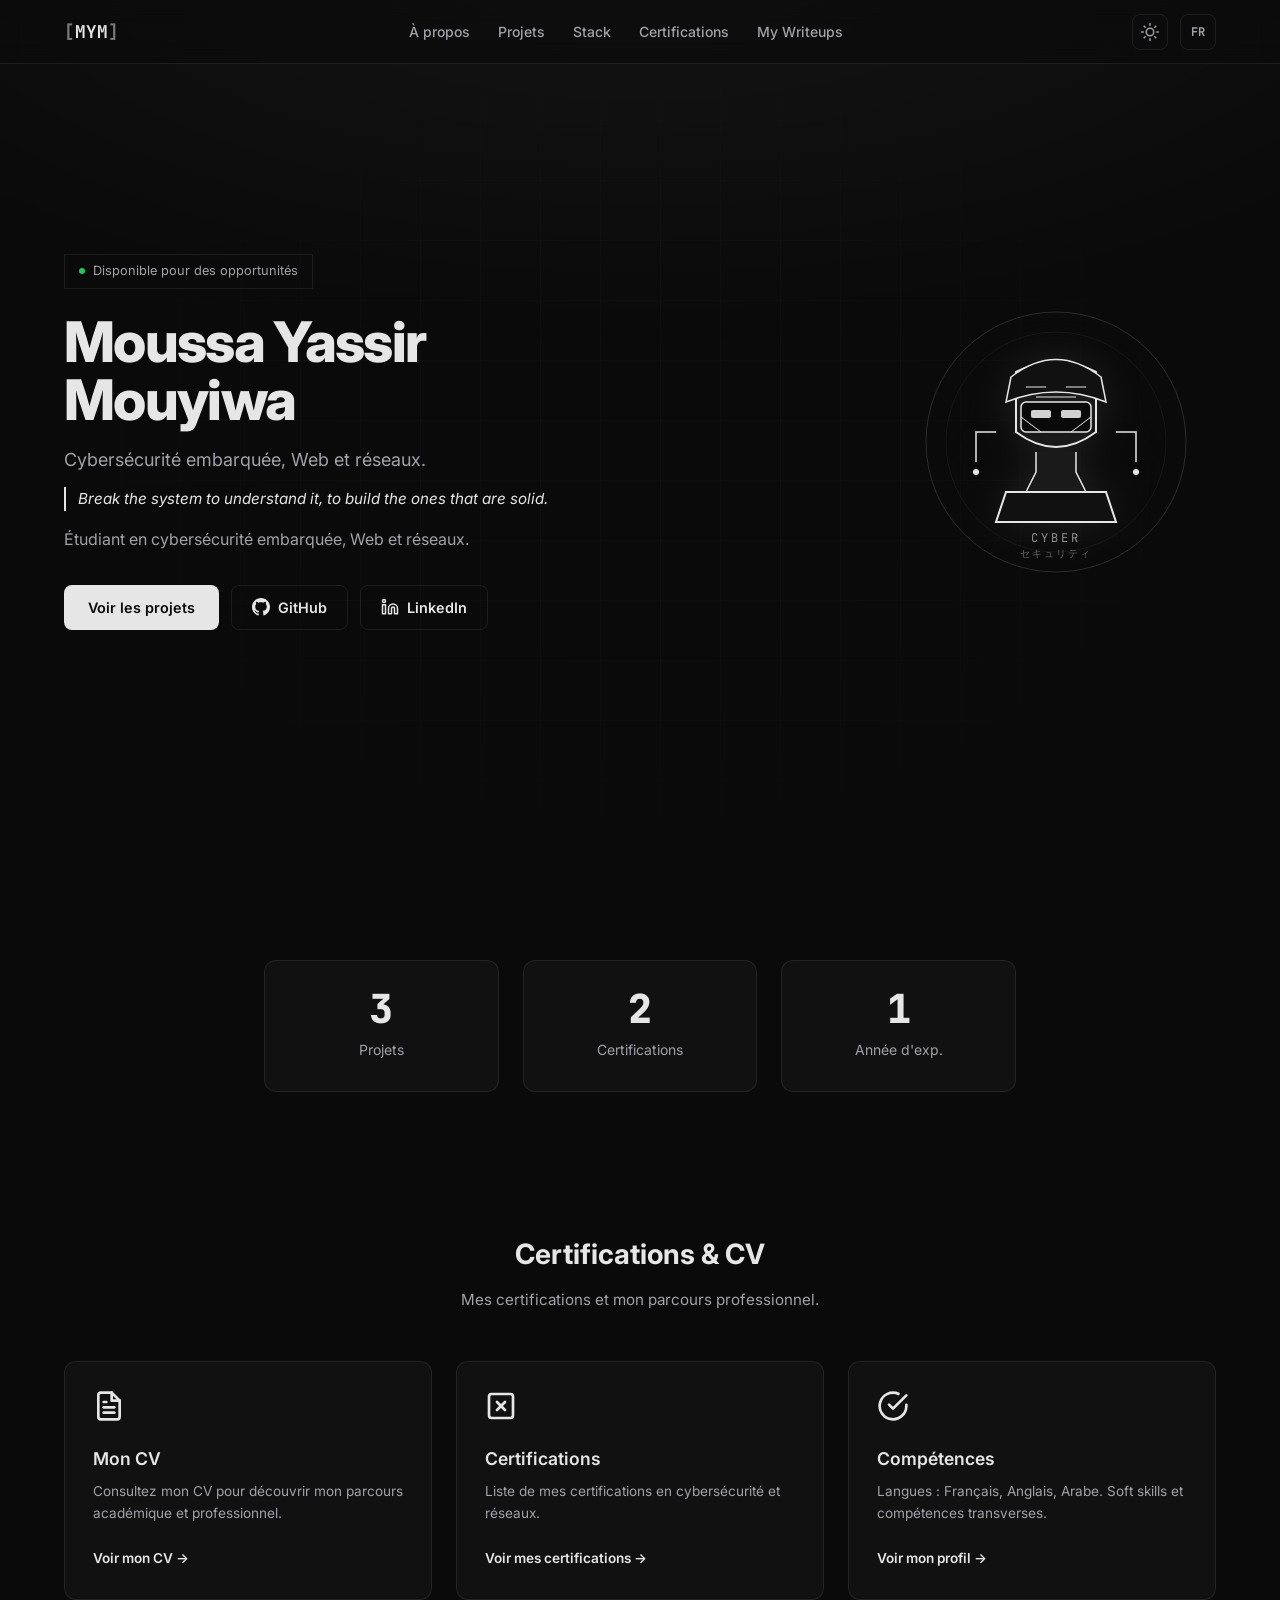
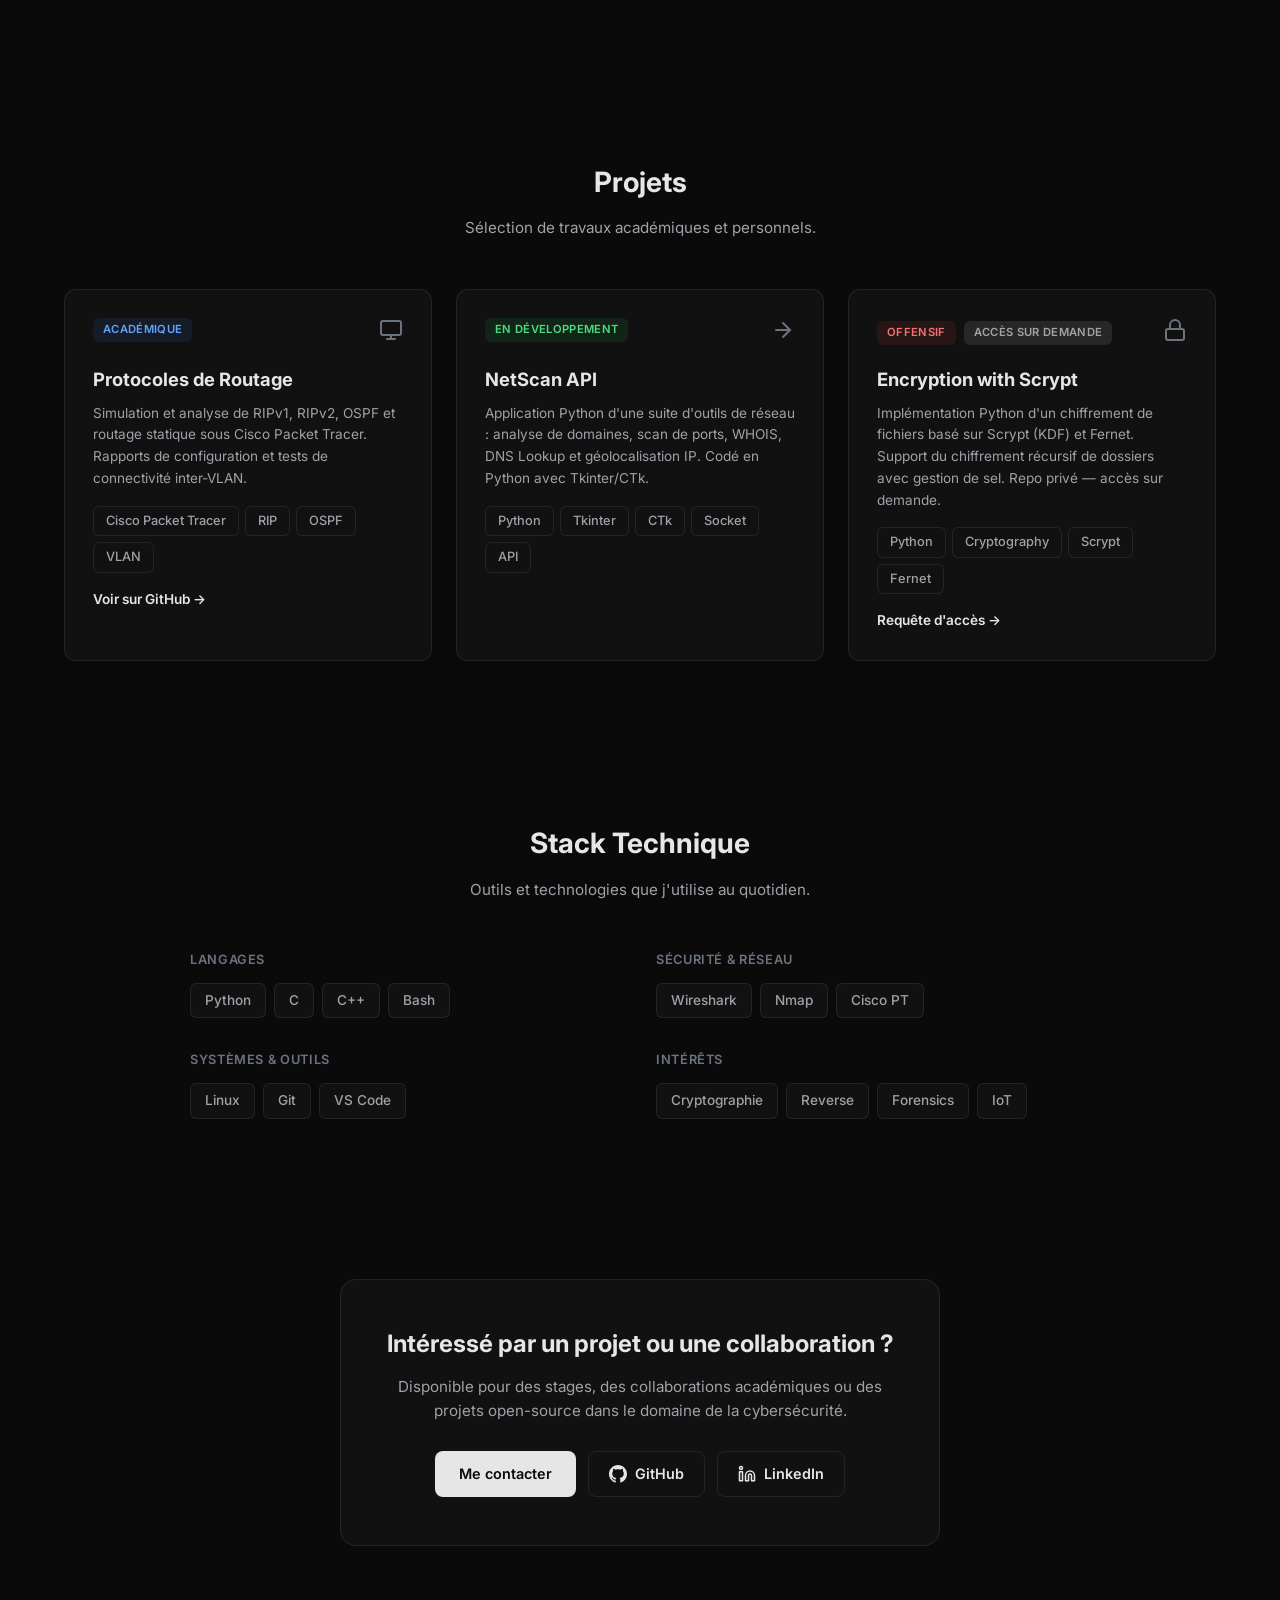
==== commit cd4670a2: "Add writeups SPA and update links" ====
--- a/index.html
+++ b/index.html
@@ -4,7 +4,7 @@
   <meta charset="UTF-8">
   <meta name="viewport" content="width=device-width, initial-scale=1.0">
   <title>Moussa Yassir Mouyiwa — Portfolio</title>
-  <meta name="description" content="Portfolio de Moussa Yassir Mouyiwa — Cybersécurité, systèmes embarqués, réseaux.">
+  <meta name="description" content="Portfolio de Moussa Yassir Mouyiwa — Cybersécurité embarquée, Web et réseaux.">
   <link rel="preconnect" href="https://fonts.googleapis.com">
   <link rel="preconnect" href="https://fonts.gstatic.com" crossorigin>
   <link href="https://fonts.googleapis.com/css2?family=Inter:wght@300;400;500;600;700;800&family=JetBrains+Mono:wght@400;500&display=swap" rel="stylesheet">
@@ -27,12 +27,20 @@
         <a href="#about" data-fr="À propos" data-en="About">À propos</a>
         <a href="#projects" data-fr="Projets" data-en="Projects">Projets</a>
         <a href="#stack" data-fr="Stack" data-en="Stack">Stack</a>
-        <a href="#contact" data-fr="Contact" data-en="Contact">Contact</a>
+        <a href="#certs" data-fr="Certifications" data-en="Certifications">Certifications</a>
+        <a href="writeups/" data-fr="My Writeups" data-en="My Writeups">My Writeups</a>
       </nav>
       <div class="header-actions">
-        <a href="https://github.com/yassirmouyiwa" target="_blank" rel="noopener noreferrer" class="header-gh" aria-label="GitHub">
-          <svg width="20" height="20" viewBox="0 0 24 24" fill="currentColor"><path d="M12 0c-6.626 0-12 5.373-12 12 0 5.302 3.438 9.8 8.207 11.387.599.111.793-.261.793-.577v-2.234c-3.338.726-4.033-1.416-4.033-1.416-.546-1.387-1.333-1.756-1.333-1.756-1.089-.745.083-.729.083-.729 1.205.084 1.839 1.237 1.839 1.237 1.07 1.834 2.807 1.304 3.492.997.107-.775.418-1.305.762-1.604-2.665-.305-5.467-1.334-5.467-5.931 0-1.311.469-2.381 1.236-3.221-.124-.303-.535-1.524.117-3.176 0 0 1.008-.322 3.301 1.23.957-.266 1.983-.399 3.003-.404 1.02.005 2.047.138 3.006.404 2.291-1.552 3.297-1.23 3.297-1.23.653 1.653.242 2.874.118 3.176.77.84 1.235 1.911 1.235 3.221 0 4.609-2.807 5.624-5.479 5.921.43.372.823 1.102.823 2.222v3.293c0 .319.192.694.801.576 4.765-1.589 8.199-6.086 8.199-11.386 0-6.627-5.373-12-12-12z"/></svg>
-        </a>
+        <!-- Theme Toggle -->
+        <div class="theme-dropdown" id="themeDropdown">
+          <button class="theme-toggle-btn" id="themeToggleBtn" aria-label="Changer de thème" title="Thème">
+            <svg width="18" height="18" viewBox="0 0 24 24" fill="none" stroke="currentColor" stroke-width="2" stroke-linecap="round" stroke-linejoin="round"><circle cx="12" cy="12" r="5"/><path d="M12 1v2M12 21v2M4.22 4.22l1.42 1.42M18.36 18.36l1.42 1.42M1 12h2M21 12h2M4.22 19.78l1.42-1.42M18.36 5.64l1.42-1.42"/></svg>
+          </button>
+          <div class="theme-options" id="themeOptions">
+            <button class="theme-opt active" data-theme="dark" title="Dark">Dark</button>
+            <button class="theme-opt" data-theme="light" title="Light">Light</button>
+          </div>
+        </div>
         <button class="lang-toggle" id="langToggle" aria-label="Changer de langue" title="FR / EN">
           <span class="lang-current">FR</span>
         </button>
@@ -46,31 +54,75 @@
   <main>
     <!-- Hero -->
     <section class="hero" id="about">
-      <div class="container">
-        <div class="hero-badge reveal">
-          <span class="badge-dot" aria-hidden="true"></span>
-          <span data-fr="Disponible pour des opportunités" data-en="Open to opportunities">Disponible pour des opportunités</span>
-        </div>
-        <h1 class="hero-title reveal" data-delay="100">
-          <span class="line">Moussa Yassir</span>
-          <span class="line">Mouyiwa</span>
-        </h1>
-        <p class="hero-subtitle reveal" data-delay="200" data-fr="Cybersécurité, systèmes embarqués et réseaux." data-en="Cybersecurity, embedded systems and networks.">
-          Cybersécurité, systèmes embarqués et réseaux.
-        </p>
-        <p class="hero-desc reveal" data-delay="300" data-fr="Étudiant en sécurité informatique. J'explore la cryptographie, les protocoles réseau et le développement bas-niveau pour construire des systèmes résilients." data-en="Student in computer security. I explore cryptography, network protocols and low-level development to build resilient systems.">
-          Étudiant en sécurité informatique. J'explore la cryptographie, les protocoles réseau et le développement bas-niveau pour construire des systèmes résilients.
-        </p>
-        <div class="hero-actions reveal" data-delay="400">
-          <a href="#projects" class="btn btn-primary" data-fr="Voir les projets" data-en="View projects">Voir les projets</a>
-          <a href="https://github.com/yassirmouyiwa" target="_blank" rel="noopener noreferrer" class="btn btn-ghost btn-icon">
-            <svg width="18" height="18" viewBox="0 0 24 24" fill="currentColor" aria-hidden="true"><path d="M12 0c-6.626 0-12 5.373-12 12 0 5.302 3.438 9.8 8.207 11.387.599.111.793-.261.793-.577v-2.234c-3.338.726-4.033-1.416-4.033-1.416-.546-1.387-1.333-1.756-1.333-1.756-1.089-.745.083-.729.083-.729 1.205.084 1.839 1.237 1.839 1.237 1.07 1.834 2.807 1.304 3.492.997.107-.775.418-1.305.762-1.604-2.665-.305-5.467-1.334-5.467-5.931 0-1.311.469-2.381 1.236-3.221-.124-.303-.535-1.524.117-3.176 0 0 1.008-.322 3.301 1.23.957-.266 1.983-.399 3.003-.404 1.02.005 2.047.138 3.006.404 2.291-1.552 3.297-1.23 3.297-1.23.653 1.653.242 2.874.118 3.176.77.84 1.235 1.911 1.235 3.221 0 4.609-2.807 5.624-5.479 5.921.43.372.823 1.102.823 2.222v3.293c0 .319.192.694.801.576 4.765-1.589 8.199-6.086 8.199-11.386 0-6.627-5.373-12-12-12z"/></svg>
-            <span>GitHub</span>
-          </a>
-          <a href="https://www.linkedin.com/in/yassir-mouyiwa/" target="_blank" rel="noopener noreferrer" class="btn btn-ghost btn-icon">
-            <svg width="18" height="18" viewBox="0 0 24 24" fill="none" stroke="currentColor" stroke-width="2" stroke-linecap="round" stroke-linejoin="round" aria-hidden="true"><path d="M16 8a6 6 0 0 1 6 6v7h-4v-7a2 2 0 0 0-2-2 2 2 0 0 0-2 2v7h-4v-7a6 6 0 0 1 6-6z"/><rect x="2" y="9" width="4" height="12"/><circle cx="4" cy="4" r="2"/></svg>
-            <span>LinkedIn</span>
-          </a>
+      <div class="container hero-container">
+        <div class="hero-content">
+          <div class="hero-badge reveal">
+            <span class="badge-dot" aria-hidden="true"></span>
+            <span data-fr="Disponible pour des opportunités" data-en="Open to opportunities">Disponible pour des opportunités</span>
+          </div>
+          <h1 class="hero-title reveal" data-delay="100">
+            <span class="line">Moussa Yassir</span>
+            <span class="line">Mouyiwa</span>
+          </h1>
+          <p class="hero-subtitle reveal" data-delay="200" data-fr="Cybersécurité embarquée, Web et réseaux." data-en="Embedded cybersecurity, Web and networks.">
+            Cybersécurité embarquée, Web et réseaux.
+          </p>
+          <p class="hero-slogan reveal" data-delay="250" data-fr="Break the system to understand it, to build the ones that are solid." data-en="Break the system to understand it, to build the ones that are solid.">
+            "Break the system to understand it, to build the ones that are solid."
+          </p>
+          <p class="hero-desc reveal" data-delay="300" data-fr="Étudiant en cybersécurité embarquée, Web et réseaux." data-en="Student in embedded cybersecurity, Web and networks.">
+            Étudiant en cybersécurité embarquée, Web et réseaux.
+          </p>
+          <div class="hero-actions reveal" data-delay="400">
+            <a href="#projects" class="btn btn-primary" data-fr="Voir les projets" data-en="View projects">Voir les projets</a>
+            <a href="https://github.com/yassirmouyiwa" target="_blank" rel="noopener noreferrer" class="btn btn-ghost btn-icon">
+              <svg width="18" height="18" viewBox="0 0 24 24" fill="currentColor" aria-hidden="true"><path d="M12 0c-6.626 0-12 5.373-12 12 0 5.302 3.438 9.8 8.207 11.387.599.111.793-.261.793-.577v-2.234c-3.338.726-4.033-1.416-4.033-1.416-.546-1.387-1.333-1.756-1.333-1.756-1.089-.745.083-.729.083-.729 1.205.084 1.839 1.237 1.839 1.237 1.07 1.834 2.807 1.304 3.492.997.107-.775.418-1.305.762-1.604-2.665-.305-5.467-1.334-5.467-5.931 0-1.311.469-2.381 1.236-3.221-.124-.303-.535-1.524.117-3.176 0 0 1.008-.322 3.301 1.23.957-.266 1.983-.399 3.003-.404 1.02.005 2.047.138 3.006.404 2.291-1.552 3.297-1.23 3.297-1.23.653 1.653.242 2.874.118 3.176.77.84 1.235 1.911 1.235 3.221 0 4.609-2.807 5.624-5.479 5.921.43.372.823 1.102.823 2.222v3.293c0 .319.192.694.801.576 4.765-1.589 8.199-6.086 8.199-11.386 0-6.627-5.373-12-12-12z"/></svg>
+              <span>GitHub</span>
+            </a>
+            <a href="https://www.linkedin.com/in/yassir-mouyiwa/" target="_blank" rel="noopener noreferrer" class="btn btn-ghost btn-icon">
+              <svg width="18" height="18" viewBox="0 0 24 24" fill="none" stroke="currentColor" stroke-width="2" stroke-linecap="round" stroke-linejoin="round" aria-hidden="true"><path d="M16 8a6 6 0 0 1 6 6v7h-4v-7a2 2 0 0 0-2-2 2 2 0 0 0-2 2v7h-4v-7a6 6 0 0 1 6-6z"/><rect x="2" y="9" width="4" height="12"/><circle cx="4" cy="4" r="2"/></svg>
+              <span>LinkedIn</span>
+            </a>
+          </div>
+        </div>
+        <!-- Cyber Japanese Avatar -->
+        <div class="hero-avatar-area reveal" data-delay="300">
+          <div class="cyber-avatar" id="cyberAvatar" aria-label="Avatar cyber japonais animé">
+            <svg viewBox="0 0 300 300" xmlns="http://www.w3.org/2000/svg">
+              <!-- Background aura -->
+              <circle class="aura-pulse" cx="150" cy="150" r="130" fill="none" stroke="var(--accent)" stroke-width="0.5" opacity="0.3"/>
+              <circle class="aura-pulse" cx="150" cy="150" r="110" fill="none" stroke="var(--accent)" stroke-width="0.3" opacity="0.2" style="animation-delay:1s"/>
+              
+              <!-- Head shape -->
+              <path d="M110 80 Q150 60 190 80 L190 140 Q150 170 110 140 Z" fill="var(--bg-tertiary)" stroke="var(--accent)" stroke-width="2"/>
+              
+              <!-- Hair / Cyber helmet -->
+              <path d="M105 85 Q150 50 195 85 L200 110 Q150 90 100 110 Z" fill="var(--bg-secondary)" stroke="var(--accent)" stroke-width="1.5"/>
+              <path class="circuit-path" d="M120 95 L140 95 M160 95 L180 95 M130 105 L170 105" stroke="var(--accent)" fill="none"/>
+              
+              <!-- Visor / Face screen -->
+              <rect x="115" y="110" width="70" height="30" rx="5" fill="var(--bg-primary)" stroke="var(--accent)" stroke-width="1.5"/>
+              <rect class="eye-glow" x="125" y="118" width="20" height="8" rx="2" fill="var(--accent)" opacity="0.9"/>
+              <rect class="eye-glow" x="155" y="118" width="20" height="8" rx="2" fill="var(--accent)" opacity="0.9" style="animation-delay:0.2s"/>
+              
+              <!-- Circuit lines on face -->
+              <path class="circuit-path" d="M115 125 L135 140 M185 125 L165 140" stroke="var(--accent)" fill="none" stroke-width="1"/>
+              
+              <!-- Cyber neck and shoulders -->
+              <path d="M130 160 L130 180 L120 200 L180 200 L170 180 L170 160" fill="var(--bg-tertiary)" stroke="var(--accent)" stroke-width="1.5"/>
+              <path d="M100 200 L200 200 L210 230 L90 230 Z" fill="var(--bg-secondary)" stroke="var(--accent)" stroke-width="2"/>
+              
+              <!-- Japanese tech details -->
+              <text x="150" y="250" text-anchor="middle" fill="var(--accent)" font-family="var(--font-mono)" font-size="12" opacity="0.6" letter-spacing="3">CYBER</text>
+              <text x="150" y="265" text-anchor="middle" fill="var(--accent)" font-family="var(--font-mono)" font-size="10" opacity="0.4" letter-spacing="2">セキュリティ</text>
+              
+              <!-- Animated data streams -->
+              <path class="circuit-path" d="M90 140 L70 140 L70 170" stroke="var(--accent)" fill="none" stroke-width="1.5"/>
+              <path class="circuit-path" d="M210 140 L230 140 L230 170" stroke="var(--accent)" fill="none" stroke-width="1.5" style="animation-delay:0.8s"/>
+              <circle class="circuit-path" cx="70" cy="180" r="3" fill="var(--accent)" style="animation-delay:0.4s"/>
+              <circle class="circuit-path" cx="230" cy="180" r="3" fill="var(--accent)" style="animation-delay:1.2s"/>
+            </svg>
+          </div>
         </div>
       </div>
     </section>
@@ -83,12 +135,48 @@
           <span class="stat-label" data-fr="Projets" data-en="Projects">Projets</span>
         </div>
         <div class="stat-card reveal" data-delay="100">
-          <span class="stat-number">2</span>
-          <span class="stat-label" data-fr="Langues (FR/EN)" data-en="Languages (FR/EN)">Langues (FR/EN)</span>
+          <span class="stat-number" id="certCount">2</span>
+          <span class="stat-label" data-fr="Certifications" data-en="Certifications">Certifications</span>
         </div>
         <div class="stat-card reveal" data-delay="200">
-          <span class="stat-number">CS</span>
-          <span class="stat-label" data-fr="Parcours sécurité" data-en="Security track">Parcours sécurité</span>
+          <span class="stat-number" id="xpCount">1</span>
+          <span class="stat-label" data-fr="Année d'exp." data-en="Year exp.">Année d'exp.</span>
+        </div>
+      </div>
+    </section>
+
+    <!-- Certifications & CV Section -->
+    <section class="certs" id="certs">
+      <div class="container">
+        <div class="section-header reveal">
+          <h2 data-fr="Certifications & CV" data-en="Certifications & CV">Certifications & CV</h2>
+          <p data-fr="Mes certifications et mon parcours professionnel." data-en="My certifications and professional journey.">Mes certifications et mon parcours professionnel.</p>
+        </div>
+        <div class="certs-grid reveal" data-delay="100">
+          <div class="cert-card">
+            <div class="cert-icon">
+              <svg width="32" height="32" viewBox="0 0 24 24" fill="none" stroke="currentColor" stroke-width="2" stroke-linecap="round" stroke-linejoin="round"><path d="M14 2H6a2 2 0 0 0-2 2v16a2 2 0 0 0 2 2h12a2 2 0 0 0 2-2V8z"/><polyline points="14 2 14 8 20 8"/><line x1="16" y1="13" x2="8" y2="13"/><line x1="16" y1="17" x2="8" y2="17"/><polyline points="10 9 9 9 8 9"/></svg>
+            </div>
+            <h3 data-fr="Mon CV" data-en="My Resume">Mon CV</h3>
+            <p data-fr="Consultez mon CV pour découvrir mon parcours académique et professionnel." data-en="View my resume to discover my academic and professional journey.">Consultez mon CV pour découvrir mon parcours académique et professionnel.</p>
+            <a href="#" class="link-arrow" data-fr="Voir mon CV →" data-en="View my resume →">Voir mon CV →</a>
+          </div>
+          <div class="cert-card">
+            <div class="cert-icon">
+              <svg width="32" height="32" viewBox="0 0 24 24" fill="none" stroke="currentColor" stroke-width="2" stroke-linecap="round" stroke-linejoin="round"><rect x="3" y="3" width="18" height="18" rx="2" ry="2"/><line x1="9" y1="9" x2="15" y2="15"/><line x1="15" y1="9" x2="9" y2="15"/></svg>
+            </div>
+            <h3 data-fr="Certifications" data-en="Certifications">Certifications</h3>
+            <p data-fr="Liste de mes certifications en cybersécurité et réseaux." data-en="List of my certifications in cybersecurity and networks.">Liste de mes certifications en cybersécurité et réseaux.</p>
+            <a href="#" class="link-arrow" data-fr="Voir mes certifications →" data-en="View my certifications →">Voir mes certifications →</a>
+          </div>
+          <div class="cert-card">
+            <div class="cert-icon">
+              <svg width="32" height="32" viewBox="0 0 24 24" fill="none" stroke="currentColor" stroke-width="2" stroke-linecap="round" stroke-linejoin="round"><path d="M22 11.08V12a10 10 0 1 1-5.93-9.14"/><polyline points="22 4 12 14.01 9 11.01"/></svg>
+            </div>
+            <h3 data-fr="Compétences" data-en="Skills">Compétences</h3>
+            <p data-fr="Langues : Français, Anglais, Arabe. Soft skills et compétences transverses." data-en="Languages: French, English, Arabic. Soft skills and cross-functional skills.">Langues : Français, Anglais, Arabe. Soft skills et compétences transverses.</p>
+            <a href="#" class="link-arrow" data-fr="Voir mon profil →" data-en="View my profile →">Voir mon profil →</a>
+          </div>
         </div>
       </div>
     </section>
@@ -191,7 +279,6 @@
             <div class="stack-items">
               <span class="pill pill-lg">Wireshark</span>
               <span class="pill pill-lg">Nmap</span>
-              <span class="pill pill-lg">Metasploit</span>
               <span class="pill pill-lg">Cisco PT</span>
             </div>
           </div>
@@ -200,7 +287,6 @@
             <div class="stack-items">
               <span class="pill pill-lg">Linux</span>
               <span class="pill pill-lg">Git</span>
-              <span class="pill pill-lg">Docker</span>
               <span class="pill pill-lg">VS Code</span>
             </div>
           </div>
@@ -237,23 +323,6 @@
     </section>
   </main>
 
-  <!-- Footer -->
-  <footer class="site-footer">
-    <div class="container footer-inner">
-      <p>
-        <span data-fr="Conçu et développé par" data-en="Designed and developed by">Conçu et développé par</span>
-        <strong>Moussa Yassir Mouyiwa</strong>
-        <span class="footer-sep">·</span>
-        <span id="currentYear">2026</span>
-      </p>
-      <p>
-        <a href="https://github.com/yassirmouyiwa" target="_blank" rel="noopener noreferrer">GitHub</a>
-        <a href="mailto:yassirmoussa754@gmail.com">Email</a>
-        <a href="#" id="backToTop" data-fr="Haut de page" data-en="Back to top">Haut de page</a>
-      </p>
-    </div>
-  </footer>
-
   <script src="assets/js/main.js"></script>
 </body>
 </html>
--- a/assets/css/style.css
+++ b/assets/css/style.css
@@ -1,959 +1,225 @@
 /* ============================================================
-   Design System — Vercel-style dark portfolio
+   Portfolio MYM — Design System
    ============================================================ */
 
-/* --- CSS Custom Properties (Tokens) --- */
 :root {
-  /* Colors */
-  --bg-primary: #000000;
+  --bg-primary: #0a0a0a;
   --bg-secondary: #111111;
   --bg-tertiary: #1a1a1a;
-  --bg-card: rgba(255, 255, 255, 0.03);
-  --bg-card-hover: rgba(255, 255, 255, 0.06);
-  --border-subtle: rgba(255, 255, 255, 0.08);
-  --border-hover: rgba(255, 255, 255, 0.15);
+  --bg-card: rgba(255,255,255,0.03);
+  --bg-card-hover: rgba(255,255,255,0.06);
+  --border-subtle: rgba(255,255,255,0.08);
+  --border-hover: rgba(255,255,255,0.15);
   --text-primary: #e6e6e6;
   --text-secondary: #a1a1aa;
   --text-muted: #6b7280;
-  --text-inverse: #000000;
-  --accent: #fafafa;
+  --accent: #e6e6e6;
   --accent-hover: #ffffff;
-  --accent-dim: rgba(250, 250, 250, 0.1);
-
-  /* Gradients */
-  --gradient-hero: radial-gradient(ellipse 80% 60% at 50% -10%, rgba(250,250,250,0.08), transparent);
-  --gradient-card: linear-gradient(180deg, rgba(255,255,255,0.05) 0%, rgba(255,255,255,0.01) 100%);
-
-  /* Typography */
-  --font-body: 'Inter', -apple-system, BlinkMacSystemFont, 'Segoe UI', sans-serif;
-  --font-mono: 'JetBrains Mono', 'Fira Code', 'Courier New', monospace;
-  --fs-xs: 0.75rem;
-  --fs-sm: 0.875rem;
-  --fs-base: 1rem;
-  --fs-lg: 1.125rem;
-  --fs-xl: 1.5rem;
-  --fs-2xl: 2rem;
-  --fs-3xl: 2.5rem;
-  --fs-4xl: clamp(2.5rem, 6vw, 4.5rem);
-  --fw-normal: 400;
-  --fw-medium: 500;
-  --fw-semibold: 600;
-  --fw-bold: 700;
-  --fw-extrabold: 800;
-  --lh-tight: 1.1;
-  --lh-snug: 1.3;
-  --lh-normal: 1.6;
-  --lh-relaxed: 1.75;
-
-  /* Spacing */
-  --space-1: 0.25rem;
-  --space-2: 0.5rem;
-  --space-3: 0.75rem;
-  --space-4: 1rem;
-  --space-6: 1.5rem;
-  --space-8: 2rem;
-  --space-12: 3rem;
-  --space-16: 4rem;
-  --space-24: 6rem;
-  --space-32: 8rem;
-
-  /* Border radius */
-  --radius-sm: 6px;
-  --radius-md: 10px;
-  --radius-lg: 16px;
-  --radius-full: 9999px;
-
-  /* Shadows */
-  --shadow-sm: 0 1px 2px rgba(0,0,0,0.3);
-  --shadow-md: 0 4px 12px rgba(0,0,0,0.4);
-  --shadow-lg: 0 12px 40px rgba(0,0,0,0.5);
-  --shadow-glow: 0 0 20px rgba(250,250,250,0.05);
-
-  /* Animation */
-  --duration-fast: 150ms;
-  --duration-normal: 300ms;
-  --duration-slow: 500ms;
-  --ease-out: cubic-bezier(0.16, 1, 0.3, 1);
-  --ease-in-out: cubic-bezier(0.65, 0, 0.35, 1);
-
-  /* Layout */
+  --font-body: 'Inter', -apple-system, sans-serif;
+  --font-mono: 'JetBrains Mono', 'Fira Code', monospace;
   --container-max: 1200px;
   --header-height: 64px;
-}
-
-/* --- Reset & Base --- */
-*, *::before, *::after {
-  margin: 0;
-  padding: 0;
-  box-sizing: border-box;
-}
-
-html {
-  scroll-behavior: smooth;
-  -webkit-font-smoothing: antialiased;
-  -moz-osx-font-smoothing: grayscale;
-  text-rendering: optimizeLegibility;
-}
+  --transition: 0.3s cubic-bezier(0.16, 1, 0.3, 1);
+}
+
+[data-theme="light"] {
+  --bg-primary: #fafafa;
+  --bg-secondary: #f0f0f0;
+  --bg-tertiary: #e8e8e8;
+  --bg-card: rgba(0,0,0,0.03);
+  --bg-card-hover: rgba(0,0,0,0.06);
+  --border-subtle: rgba(0,0,0,0.08);
+  --border-hover: rgba(0,0,0,0.15);
+  --text-primary: #1a1a1a;
+  --text-secondary: #525252;
+  --text-muted: #737373;
+  --accent: #1a1a1a;
+  --accent-hover: #333333;
+}
+
+*, *::before, *::after { margin:0; padding:0; box-sizing:border-box; }
+
+html { scroll-behavior:smooth; -webkit-font-smoothing:antialiased; }
 
 body {
   font-family: var(--font-body);
-  font-size: var(--fs-base);
-  line-height: var(--lh-normal);
+  font-size: 16px;
+  line-height: 1.6;
   color: var(--text-primary);
-  background-color: var(--bg-primary);
+  background: var(--bg-primary);
   min-height: 100vh;
   overflow-x: hidden;
-}
-
-a {
-  color: inherit;
-  text-decoration: none;
-  transition: color var(--duration-fast) var(--ease-out);
-}
-
-img, svg {
-  display: block;
-  max-width: 100%;
-}
-
-button {
-  font-family: inherit;
-  cursor: pointer;
-  border: none;
-  background: none;
-  color: inherit;
-}
-
-/* --- Background Effects --- */
+  transition: background 0.3s, color 0.3s;
+}
+
+a { color:inherit; text-decoration:none; }
+
+/* --- Background --- */
 .bg-grid {
-  position: fixed;
-  inset: 0;
-  z-index: -3;
-  background-image:
-    linear-gradient(rgba(255,255,255,0.03) 1px, transparent 1px),
-    linear-gradient(90deg, rgba(255,255,255,0.03) 1px, transparent 1px);
+  position: fixed; inset:0; z-index:-3;
+  background-image: linear-gradient(rgba(255,255,255,0.02) 1px, transparent 1px), linear-gradient(90deg, rgba(255,255,255,0.02) 1px, transparent 1px);
   background-size: 60px 60px;
-  mask-image: radial-gradient(ellipse at center, black 40%, transparent 80%);
-  -webkit-mask-image: radial-gradient(ellipse at center, black 40%, transparent 80%);
+  mask-image: radial-gradient(ellipse at center, black 30%, transparent 70%);
   pointer-events: none;
 }
-
-.bg-gradient {
-  position: fixed;
-  inset: 0;
-  z-index: -2;
-  background: var(--gradient-hero);
-  pointer-events: none;
-}
-
-.noise-overlay {
-  position: fixed;
-  inset: 0;
-  z-index: -1;
-  opacity: 0.015;
-  background-image: url("data:image/svg+xml,%3Csvg viewBox='0 0 256 256' xmlns='http://www.w3.org/2000/svg'%3E%3Cfilter id='n'%3E%3CfeTurbulence type='fractalNoise' baseFrequency='0.9' numOctaves='4' stitchTiles='stitch'/%3E%3C/filter%3E%3Crect width='100%25' height='100%25' filter='url(%23n)'/%3E%3C/svg%3E");
-  pointer-events: none;
-}
-
-/* --- Layout Utilities --- */
-.container {
-  width: 100%;
-  max-width: var(--container-max);
-  margin-inline: auto;
-  padding-inline: var(--space-6);
-}
-
-@media (min-width: 640px) {
-  .container {
-    padding-inline: var(--space-8);
-  }
-}
+.bg-gradient { position:fixed; inset:0; z-index:-2; background: radial-gradient(ellipse 80% 50% at 50% -10%, rgba(255,255,255,0.05), transparent); pointer-events:none; }
+
+/* --- Layout --- */
+.container { width:100%; max-width:var(--container-max); margin:0 auto; padding:0 24px; }
 
 /* --- Header --- */
-.site-header {
-  position: fixed;
-  top: 0;
-  left: 0;
-  right: 0;
-  z-index: 100;
-  height: var(--header-height);
-  display: flex;
-  align-items: center;
-  background: rgba(0,0,0,0.6);
-  backdrop-filter: blur(20px) saturate(180%);
-  -webkit-backdrop-filter: blur(20px) saturate(180%);
-  border-bottom: 1px solid var(--border-subtle);
-  transition: background var(--duration-normal) var(--ease-out);
-}
-
-.header-inner {
-  display: flex;
-  align-items: center;
-  justify-content: space-between;
-  height: 100%;
-}
-
-.logo {
-  font-family: var(--font-mono);
-  font-size: var(--fs-lg);
-  font-weight: var(--fw-bold);
-  color: var(--text-primary);
-  letter-spacing: 0.05em;
-  display: flex;
-  align-items: center;
-  gap: var(--space-1);
-}
-
-.logo-bracket {
-  color: var(--text-muted);
-  font-weight: var(--fw-normal);
-  transition: color var(--duration-normal) var(--ease-out);
-}
-
-.logo:hover .logo-bracket {
-  color: var(--text-primary);
-}
-
-.main-nav {
-  display: none;
-  align-items: center;
-  gap: var(--space-6);
-}
-
-.main-nav a {
-  font-size: var(--fs-sm);
-  font-weight: var(--fw-medium);
-  color: var(--text-secondary);
-  position: relative;
-  padding: var(--space-2) 0;
-}
-
-.main-nav a::after {
-  content: '';
-  position: absolute;
-  bottom: 0;
-  left: 0;
-  width: 0;
-  height: 1px;
-  background: var(--text-primary);
-  transition: width var(--duration-normal) var(--ease-out);
-}
-
-.main-nav a:hover {
-  color: var(--text-primary);
-}
-
-.main-nav a:hover::after {
-  width: 100%;
-}
-
-.header-actions {
-  display: flex;
-  align-items: center;
-  gap: var(--space-4);
-}
-
-.lang-toggle {
-  display: none;
-  align-items: center;
-  justify-content: center;
-  width: 36px;
-  height: 36px;
-  border-radius: var(--radius-md);
-  border: 1px solid var(--border-subtle);
-  background: transparent;
-  color: var(--text-secondary);
-  font-size: var(--fs-xs);
-  font-weight: var(--fw-semibold);
-  font-family: var(--font-mono);
-  transition: all var(--duration-fast) var(--ease-out);
-}
-
-.lang-toggle:hover {
-  border-color: var(--border-hover);
-  color: var(--text-primary);
-  background: var(--bg-card-hover);
-}
-
-.lang-current {
-  pointer-events: none;
-}
-
-.menu-toggle {
-  display: flex;
-  flex-direction: column;
-  justify-content: center;
-  align-items: center;
-  gap: 5px;
-  width: 40px;
-  height: 40px;
-  padding: var(--space-2);
-}
-
-.menu-toggle span {
-  display: block;
-  width: 20px;
-  height: 1.5px;
-  background: var(--text-primary);
-  border-radius: var(--radius-full);
-  transition: all var(--duration-normal) var(--ease-out);
-  transform-origin: center;
-}
-
-.menu-toggle[aria-expanded="true"] span:nth-child(1) {
-  transform: translateY(6.5px) rotate(45deg);
-}
-
-.menu-toggle[aria-expanded="true"] span:nth-child(2) {
-  opacity: 0;
-}
-
-.menu-toggle[aria-expanded="true"] span:nth-child(3) {
-  transform: translateY(-6.5px) rotate(-45deg);
-}
-
-@media (min-width: 768px) {
-  .main-nav {
-    display: flex;
-  }
-  .lang-toggle {
-    display: flex;
-  }
-  .menu-toggle {
-    display: none;
-  }
-}
-
-/* Mobile menu */
-.mobile-nav {
-  position: fixed;
-  inset: var(--header-height) 0 0 0;
-  z-index: 99;
-  background: rgba(0,0,0,0.95);
-  backdrop-filter: blur(30px);
-  -webkit-backdrop-filter: blur(30px);
-  display: flex;
-  flex-direction: column;
-  align-items: center;
-  justify-content: center;
-  gap: var(--space-8);
-  opacity: 0;
-  pointer-events: none;
-  transition: opacity var(--duration-normal) var(--ease-out);
-}
-
-.mobile-nav.is-open {
-  opacity: 1;
-  pointer-events: auto;
-}
-
-.mobile-nav a {
-  font-size: var(--fs-2xl);
-  font-weight: var(--fw-semibold);
-  color: var(--text-secondary);
-  transition: color var(--duration-fast) var(--ease-out);
-}
-
-.mobile-nav a:hover {
-  color: var(--text-primary);
-}
+.site-header { position:fixed; inset:0 0 auto 0; z-index:100; height:var(--header-height); background: rgba(10,10,10,0.6); backdrop-filter: blur(12px); border-bottom:1px solid var(--border-subtle); transition: background 0.3s; }
+[data-theme="light"] .site-header { background: rgba(250,250,250,0.7); }
+.header-inner { display:flex; align-items:center; justify-content:space-between; height:var(--header-height); }
+.logo { font-family: var(--font-mono); font-size: 1.1rem; font-weight: 700; color: var(--text-primary); }
+.logo-bracket { color: var(--accent); opacity: 0.5; }
+
+.main-nav { display:flex; gap: 28px; }
+.main-nav a { font-size: 0.875rem; font-weight: 500; color: var(--text-secondary); position: relative; padding: 4px 0; transition: color 0.2s; }
+.main-nav a::after { content:''; position:absolute; bottom:0; left:50%; width:0; height:2px; background:var(--accent); transition: all 0.3s; transform: translateX(-50%); }
+.main-nav a:hover, .main-nav a[aria-current] { color: var(--text-primary); }
+.main-nav a:hover::after, .main-nav a[aria-current]::after { width:100%; }
+
+/* --- Header Actions --- */
+.header-actions { display:flex; align-items:center; gap: 12px; }
+
+/* Theme Toggle */
+.theme-dropdown { position:relative; }
+.theme-toggle-btn { width:36px; height:36px; border-radius:8px; display:flex; align-items:center; justify-content:center; color:var(--text-secondary); border:1px solid var(--border-subtle); background:transparent; transition: all 0.2s; }
+.theme-toggle-btn:hover { color:var(--text-primary); border-color:var(--border-hover); background:var(--bg-card); }
+.theme-options { position:absolute; top:calc(100% + 8px); right:0; background:var(--bg-secondary); border:1px solid var(--border-subtle); border-radius:10px; padding:4px; min-width:100px; opacity:0; visibility:hidden; transform:translateY(-8px); transition: all 0.25s cubic-bezier(0.16,1,0.3,1); box-shadow: 0 8px 32px rgba(0,0,0,0.3); }
+.theme-dropdown.open .theme-options { opacity:1; visibility:visible; transform:translateY(0); }
+.theme-opt { display:block; width:100%; padding:8px 12px; border-radius:6px; font-size:0.85rem; color:var(--text-secondary); text-align:left; background:transparent; border:none; cursor:pointer; transition: all 0.15s; }
+.theme-opt:hover { background:var(--bg-card-hover); color:var(--text-primary); }
+.theme-opt.active { color:var(--text-primary); background:var(--bg-card); }
+
+/* Lang Toggle */
+.lang-toggle { width:36px; height:36px; border-radius:8px; display:flex; align-items:center; justify-content:center; font-family:var(--font-mono); font-size:0.75rem; font-weight:700; color:var(--text-secondary); border:1px solid var(--border-subtle); background:transparent; transition: all 0.2s; cursor:pointer; }
+.lang-toggle:hover { color:var(--text-primary); border-color:var(--border-hover); background:var(--bg-card); }
+
+/* Mobile Menu Toggle */
+.menu-toggle { display:none; width:36px; height:36px; flex-direction:column; justify-content:center; align-items:center; gap:5px; background:transparent; border:none; }
+.menu-toggle span { display:block; width:20px; height:1.5px; background:var(--text-primary); border-radius:2px; transition: all 0.3s; }
 
 /* --- Hero --- */
-.hero {
-  position: relative;
-  padding-top: calc(var(--header-height) + var(--space-24));
-  padding-bottom: var(--space-24);
-  min-height: 100vh;
-  display: flex;
-  align-items: center;
-}
-
-.hero-badge {
-  display: inline-flex;
-  align-items: center;
-  gap: var(--space-2);
-  padding: var(--space-2) var(--space-4);
-  border-radius: var(--radius-full);
-  border: 1px solid var(--border-subtle);
-  background: var(--bg-card);
-  font-size: var(--fs-xs);
-  font-weight: var(--fw-medium);
-  color: var(--text-secondary);
-  margin-bottom: var(--space-8);
-  width: fit-content;
-  backdrop-filter: blur(10px);
-}
-
-.badge-dot {
-  display: inline-block;
-  width: 6px;
-  height: 6px;
-  border-radius: 50%;
-  background: #22c55e;
-  animation: pulse 2s cubic-bezier(0.4, 0, 0.6, 1) infinite;
-}
-
-@keyframes pulse {
-  0%, 100% { opacity: 1; }
-  50% { opacity: 0.5; }
-}
-
-.hero-title {
-  font-size: var(--fs-4xl);
-  font-weight: var(--fw-extrabold);
-  line-height: var(--lh-tight);
-  letter-spacing: -0.03em;
-  color: var(--text-primary);
-  margin-bottom: var(--space-6);
-}
-
-.hero-title .line {
-  display: block;
-}
-
-.hero-subtitle {
-  font-size: clamp(var(--fs-lg), 2.5vw, var(--fs-xl));
-  font-weight: var(--fw-medium);
-  color: var(--text-secondary);
-  margin-bottom: var(--space-6);
-  line-height: var(--lh-snug);
-}
-
-.hero-desc {
-  max-width: 560px;
-  font-size: var(--fs-base);
-  color: var(--text-muted);
-  line-height: var(--lh-relaxed);
-  margin-bottom: var(--space-8);
-}
-
-.hero-actions {
-  display: flex;
-  flex-wrap: wrap;
-  gap: var(--space-4);
-}
+.hero { min-height:100vh; display:flex; align-items:center; padding-top:var(--header-height); padding-bottom:80px; }
+.hero-container { display:flex; align-items:center; justify-content:space-between; gap:60px; }
+.hero-content { flex:1; max-width:600px; }
+.hero-badge { display:inline-flex; align-items:center; gap:8px; padding:6px 14px; border-radius:var(--radius-full); border:1px solid var(--border-subtle); font-size:0.8rem; color:var(--text-secondary); margin-bottom:24px; }
+.badge-dot { width:6px; height:6px; border-radius:50%; background:#22c55e; animation: pulse 2s infinite; }
+@keyframes pulse { 0%,100%{opacity:1} 50%{opacity:0.4} }
+.hero-title { font-size: clamp(2rem, 5vw, 3.5rem); font-weight:800; line-height:1.05; letter-spacing:-0.03em; margin-bottom:16px; }
+.hero-title .line { display:block; }
+.hero-subtitle { font-size:1.125rem; color:var(--text-secondary); margin-bottom:12px; }
+.hero-slogan { font-size:0.95rem; font-style:italic; color: var(--accent); opacity:0.8; margin-bottom:16px; border-left:2px solid var(--accent); padding-left:12px; }
+.hero-desc { font-size:1rem; color:var(--text-secondary); margin-bottom:32px; max-width:480px; }
+.hero-actions { display:flex; gap:12px; flex-wrap:wrap; }
 
 /* --- Buttons --- */
-.btn {
-  display: inline-flex;
-  align-items: center;
-  justify-content: center;
-  gap: var(--space-2);
-  padding: var(--space-3) var(--space-6);
-  border-radius: var(--radius-md);
-  font-size: var(--fs-sm);
-  font-weight: var(--fw-semibold);
-  line-height: 1;
-  transition: all var(--duration-fast) var(--ease-out);
-  white-space: nowrap;
-}
-
-.btn-primary {
-  background: var(--accent);
-  color: var(--text-inverse);
-  border: 1px solid var(--accent);
-}
-
-.btn-primary:hover {
-  background: var(--accent-hover);
-  box-shadow: var(--shadow-glow);
-  transform: translateY(-1px);
-}
-
-.btn-ghost {
-  background: transparent;
-  color: var(--text-primary);
-  border: 1px solid var(--border-subtle);
-}
-
-.btn-ghost:hover {
-  border-color: var(--border-hover);
-  background: var(--bg-card-hover);
-  transform: translateY(-1px);
-}
-
-.btn-ghost svg {
-  flex-shrink: 0;
-}
-
-.btn-icon {
-  gap: var(--space-2);
-}
-
-.header-gh {
-  display: flex;
-  align-items: center;
-  justify-content: center;
-  width: 36px;
-  height: 36px;
-  border-radius: var(--radius-md);
-  color: var(--text-secondary);
-  transition: all var(--duration-fast) var(--ease-out);
-}
-
-.header-gh:hover {
-  color: var(--text-primary);
-  background: var(--bg-card-hover);
-}
+.btn { display:inline-flex; align-items:center; justify-content:center; gap:8px; padding:10px 24px; border-radius:8px; font-size:0.9rem; font-weight:600; transition: all 0.2s; }
+.btn-primary { background:var(--text-primary); color:var(--bg-primary); }
+.btn-primary:hover { background:var(--accent-hover); }
+.btn-ghost { border:1px solid var(--border-subtle); padding:10px 20px; }
+.btn-ghost:hover { border-color:var(--border-hover); background:var(--bg-card); }
+.btn-icon svg { flex-shrink:0; }
+
+/* --- Cyber Avatar --- */
+.hero-avatar-area { flex:0 0 320px; display:flex; justify-content:center; align-items:center; perspective: 1000px; }
+.cyber-avatar { width:300px; height:300px; position:relative; }
+.cyber-avatar svg { width:100%; height:100%; filter: drop-shadow(0 0 20px rgba(230,230,230,0.1)); }
+.cyber-avatar .aura-pulse { animation: aura-rotate 8s linear infinite; transform-origin: center; }
+.cyber-avatar .circuit-path { animation: circuit-glow 3s ease-in-out infinite; }
+.cyber-avatar .eye-glow { animation: eye-blink 4s ease-in-out infinite; }
+
+@keyframes aura-rotate { from{transform:rotate(0)} to{transform:rotate(360)} }
+@keyframes circuit-glow { 0%,100%{opacity:0.3} 50%{opacity:1} }
+@keyframes eye-blink { 0%,45%,55%,100%{opacity:0.9} 50%{opacity:0.3} }
+
+/* Avatar hover effect */
+.cyber-avatar:hover .aura-pulse { animation-duration: 3s; }
 
 /* --- Stats --- */
-.stats {
-  padding-bottom: var(--space-24);
-}
-
-.stats-grid {
-  display: grid;
-  grid-template-columns: repeat(auto-fit, minmax(200px, 1fr));
-  gap: var(--space-4);
-}
-
-.stat-card {
-  padding: var(--space-6);
-  border-radius: var(--radius-lg);
-  border: 1px solid var(--border-subtle);
-  background: var(--bg-card);
-  backdrop-filter: blur(10px);
-  transition: all var(--duration-normal) var(--ease-out);
-}
-
-.stat-card:hover {
-  border-color: var(--border-hover);
-  background: var(--bg-card-hover);
-  transform: translateY(-2px);
-}
-
-.stat-number {
-  display: block;
-  font-family: var(--font-mono);
-  font-size: var(--fs-2xl);
-  font-weight: var(--fw-bold);
-  color: var(--text-primary);
-  margin-bottom: var(--space-2);
-}
-
-.stat-label {
-  font-size: var(--fs-sm);
-  color: var(--text-muted);
-}
-
-/* --- Section Header --- */
-.section-header {
-  margin-bottom: var(--space-12);
-}
-
-.section-header h2 {
-  font-size: var(--fs-2xl);
-  font-weight: var(--fw-bold);
-  color: var(--text-primary);
-  margin-bottom: var(--space-2);
-  letter-spacing: -0.02em;
-}
-
-.section-header p {
-  font-size: var(--fs-base);
-  color: var(--text-muted);
-}
+.stats { padding: 60px 0; }
+.stats-grid { display:grid; grid-template-columns: repeat(3, 1fr); gap: 24px; max-width: 800px; margin: 0 auto; }
+.stat-card { text-align:center; padding: 28px 20px; border-radius:12px; border:1px solid var(--border-subtle); background: var(--bg-card); transition: all 0.3s; }
+.stat-card:hover { border-color:var(--border-hover); background:var(--bg-card-hover); transform: translateY(-2px); }
+.stat-number { display:block; font-size:2.5rem; font-weight:800; color:var(--accent); line-height:1; margin-bottom:8px; font-family: var(--font-mono); }
+.stat-label { font-size:0.875rem; color:var(--text-secondary); }
+
+/* --- Certs --- */
+.certs { padding: 80px 0; }
+.section-header { text-align:center; margin-bottom: 48px; }
+.section-header h2 { font-size:1.75rem; font-weight:700; margin-bottom:12px; }
+.section-header p { color:var(--text-secondary); font-size:0.95rem; }
+.certs-grid { display:grid; grid-template-columns: repeat(auto-fit, minmax(280px, 1fr)); gap: 24px; }
+.cert-card { padding: 28px; border-radius:12px; border:1px solid var(--border-subtle); background: var(--bg-card); transition: all 0.3s; }
+.cert-card:hover { border-color:var(--border-hover); background:var(--bg-card-hover); transform: translateY(-4px); }
+.cert-icon { color: var(--accent); margin-bottom: 16px; }
+.cert-card h3 { font-size:1.1rem; font-weight:600; margin-bottom:8px; }
+.cert-card p { font-size:0.85rem; color:var(--text-secondary); margin-bottom:20px; line-height:1.6; }
+.link-arrow { font-size:0.85rem; font-weight:600; color:var(--accent); position:relative; }
+.link-arrow::after { content:''; position:absolute; bottom:-2px; left:0; width:0; height:1px; background:var(--accent); transition: width 0.3s; }
+.link-arrow:hover::after { width:100%; }
 
 /* --- Projects --- */
-.projects {
-  padding-bottom: var(--space-24);
-}
-
-.projects-grid {
-  display: grid;
-  grid-template-columns: repeat(auto-fill, minmax(min(100%, 380px), 1fr));
-  gap: var(--space-6);
-}
-
-.project-card {
-  padding: var(--space-6);
-  border-radius: var(--radius-lg);
-  border: 1px solid var(--border-subtle);
-  background: var(--bg-card);
-  backdrop-filter: blur(12px);
-  transition: all var(--duration-normal) var(--ease-out);
-  display: flex;
-  flex-direction: column;
-  gap: var(--space-4);
-}
-
-.project-card:hover {
-  border-color: var(--border-hover);
-  background: var(--bg-card-hover);
-  transform: translateY(-4px);
-  box-shadow: var(--shadow-lg);
-}
-
-.project-top {
-  display: flex;
-  align-items: center;
-  justify-content: space-between;
-}
-
-.project-tag {
-  display: inline-flex;
-  align-items: center;
-  padding: var(--space-1) var(--space-3);
-  border-radius: var(--radius-full);
-  font-size: var(--fs-xs);
-  font-weight: var(--fw-semibold);
-  font-family: var(--font-mono);
-  letter-spacing: 0.03em;
-}
-
-.project-tag.academic {
-  background: rgba(34, 197, 94, 0.1);
-  color: #4ade80;
-  border: 1px solid rgba(34, 197, 94, 0.2);
-}
-
-.project-tag.offensive {
-  background: rgba(239, 68, 68, 0.1);
-  color: #f87171;
-  border: 1px solid rgba(239, 68, 68, 0.2);
-}
-
-.project-tag.personal {
-  background: rgba(59, 130, 246, 0.1);
-  color: #60a5fa;
-  border: 1px solid rgba(59, 130, 246, 0.2);
-}
-
-.project-tag.restricted {
-  background: rgba(251, 191, 36, 0.1);
-  color: #fbbf24;
-  border: 1px solid rgba(251, 191, 36, 0.2);
-}
-
-.project-tag.dev {
-  background: rgba(249, 115, 22, 0.1);
-  color: #fb923c;
-  border: 1px solid rgba(249, 115, 22, 0.2);
-}
-
-.project-tags {
-  display: flex;
-  align-items: center;
-  gap: var(--space-2);
-  flex-wrap: wrap;
-}
-
-.project-icon {
-  width: 36px;
-  height: 36px;
-  border-radius: var(--radius-md);
-  background: var(--bg-tertiary);
-  display: flex;
-  align-items: center;
-  justify-content: center;
-  color: var(--text-secondary);
-  flex-shrink: 0;
-}
-
-.project-title {
-  font-size: var(--fs-lg);
-  font-weight: var(--fw-semibold);
-  color: var(--text-primary);
-  letter-spacing: -0.01em;
-}
-
-.project-desc {
-  font-size: var(--fs-sm);
-  color: var(--text-muted);
-  line-height: var(--lh-relaxed);
-  flex: 1;
-}
-
-.project-stack {
-  display: flex;
-  flex-wrap: wrap;
-  gap: var(--space-2);
-}
-
-.project-links {
-  margin-top: auto;
-  padding-top: var(--space-4);
-  border-top: 1px solid var(--border-subtle);
-}
-
-.link-arrow {
-  display: inline-flex;
-  align-items: center;
-  gap: var(--space-1);
-  font-size: var(--fs-sm);
-  font-weight: var(--fw-medium);
-  color: var(--text-primary);
-  transition: all var(--duration-fast) var(--ease-out);
-}
-
-.link-arrow:hover {
-  gap: var(--space-2);
-  color: var(--accent-hover);
-}
+.projects { padding: 80px 0; }
+.projects-grid { display:grid; grid-template-columns: repeat(auto-fit, minmax(340px, 1fr)); gap: 24px; }
+.project-card { padding: 28px; border-radius:12px; border:1px solid var(--border-subtle); background: var(--bg-card); transition: all 0.3s; }
+.project-card:hover { border-color:var(--border-hover); background:var(--bg-card-hover); transform: translateY(-4px); }
+.project-top { display:flex; justify-content:space-between; align-items:flex-start; margin-bottom: 16px; }
+.project-tag { display:inline-block; padding:3px 10px; border-radius:6px; font-size:0.7rem; font-weight:600; text-transform:uppercase; letter-spacing:0.03em; margin-right: 4px; }
+.project-tag.academic { background:rgba(59,130,246,0.1); color:#60a5fa; }
+.project-tag.dev { background:rgba(34,197,94,0.1); color:#4ade80; }
+.project-tag.offensive { background:rgba(239,68,68,0.1); color:#f87171; }
+.project-tag.restricted { background:rgba(168,162,158,0.15); color:#a8a29e; }
+.project-icon { color:var(--text-muted); }
+.project-title { font-size:1.15rem; font-weight:700; margin-bottom:8px; }
+.project-desc { font-size:0.85rem; color:var(--text-secondary); margin-bottom:16px; line-height:1.6; }
+.project-stack { display:flex; flex-wrap:wrap; gap:6px; margin-bottom:16px; }
+.project-links { display:flex; gap: 16px; }
+
+/* --- Stack --- */
+.stack { padding: 80px 0; }
+.stack-grid { display:grid; grid-template-columns: repeat(2, 1fr); gap: 32px; max-width: 900px; margin: 0 auto; }
+.stack-category h4 { font-size: 0.8rem; font-weight: 600; text-transform: uppercase; letter-spacing: 0.05em; color: var(--text-muted); margin-bottom: 12px; }
+.stack-items { display: flex; flex-wrap: wrap; gap: 8px; }
 
 /* --- Pills --- */
-.pill {
-  display: inline-flex;
-  align-items: center;
-  padding: var(--space-1) var(--space-3);
-  border-radius: var(--radius-full);
-  background: var(--bg-tertiary);
-  border: 1px solid var(--border-subtle);
-  font-size: var(--fs-xs);
-  font-weight: var(--fw-medium);
-  color: var(--text-secondary);
-  white-space: nowrap;
-  transition: all var(--duration-fast) var(--ease-out);
-}
-
-.pill:hover {
-  border-color: var(--border-hover);
-  color: var(--text-primary);
-}
-
-.pill-lg {
-  padding: var(--space-2) var(--space-4);
-  font-size: var(--fs-sm);
-}
-
-/* --- Stack --- */
-.stack {
-  padding-bottom: var(--space-24);
-}
-
-.stack-grid {
-  display: grid;
-  grid-template-columns: repeat(auto-fit, minmax(220px, 1fr));
-  gap: var(--space-6);
-}
-
-.stack-category {
-  padding: var(--space-6);
-  border-radius: var(--radius-lg);
-  border: 1px solid var(--border-subtle);
-  background: var(--bg-card);
-  backdrop-filter: blur(10px);
-  transition: all var(--duration-normal) var(--ease-out);
-}
-
-.stack-category:hover {
-  border-color: var(--border-hover);
-  background: var(--bg-card-hover);
-}
-
-.stack-category h4 {
-  font-size: var(--fs-sm);
-  font-weight: var(--fw-semibold);
-  color: var(--text-primary);
-  margin-bottom: var(--space-4);
-  padding-bottom: var(--space-3);
-  border-bottom: 1px solid var(--border-subtle);
-}
-
-.stack-items {
-  display: flex;
-  flex-wrap: wrap;
-  gap: var(--space-2);
-}
+.pill { display:inline-block; padding:4px 12px; border-radius:6px; font-size:0.8rem; font-weight:500; background: var(--bg-secondary); border:1px solid var(--border-subtle); color:var(--text-secondary); }
+.pill-lg { padding:6px 14px; font-size:0.85rem; }
 
 /* --- Contact --- */
-.contact {
-  padding-bottom: var(--space-24);
-}
-
-.contact-inner {
-  padding: var(--space-12) var(--space-8);
-  border-radius: var(--radius-lg);
-  border: 1px solid var(--border-subtle);
-  background: var(--gradient-card);
-  text-align: center;
-  position: relative;
-  overflow: hidden;
-}
-
-.contact-inner::before {
-  content: '';
-  position: absolute;
-  top: 0;
-  left: 50%;
-  transform: translateX(-50%);
-  width: 60%;
-  height: 1px;
-  background: linear-gradient(90deg, transparent, rgba(255,255,255,0.2), transparent);
-}
-
-.contact-inner h2 {
-  font-size: clamp(var(--fs-xl), 3vw, var(--fs-2xl));
-  font-weight: var(--fw-bold);
-  color: var(--text-primary);
-  margin-bottom: var(--space-4);
-  letter-spacing: -0.02em;
-}
-
-.contact-inner p {
-  max-width: 560px;
-  margin-inline: auto;
-  color: var(--text-muted);
-  line-height: var(--lh-relaxed);
-  margin-bottom: var(--space-8);
-}
-
-.contact-actions {
-  display: flex;
-  flex-wrap: wrap;
-  justify-content: center;
-  gap: var(--space-4);
-}
-
-/* --- Footer --- */
-.site-footer {
-  border-top: 1px solid var(--border-subtle);
-  padding: var(--space-8) 0;
-}
-
-.footer-inner {
-  display: flex;
-  flex-direction: column;
-  align-items: center;
-  gap: var(--space-4);
-  text-align: center;
-}
-
-.footer-inner p {
-  font-size: var(--fs-sm);
-  color: var(--text-muted);
-  display: flex;
-  flex-wrap: wrap;
-  align-items: center;
-  justify-content: center;
-  gap: var(--space-2);
-}
-
-.footer-inner a {
-  color: var(--text-secondary);
-  transition: color var(--duration-fast) var(--ease-out);
-}
-
-.footer-inner a:hover {
-  color: var(--text-primary);
-}
-
-.footer-sep {
-  color: var(--text-muted);
-  opacity: 0.5;
-}
-
-/* --- Back to top (smooth) --- */
-#backToTop {
-  cursor: pointer;
-}
-
-/* --- Reveal Animations --- */
-.reveal {
-  opacity: 0;
-  transform: translateY(30px);
-  transition: opacity var(--duration-slow) var(--ease-out), transform var(--duration-slow) var(--ease-out);
-}
-
-.reveal.is-visible {
-  opacity: 1;
-  transform: translateY(0);
-}
-
-/* --- Scrollbar --- */
-::-webkit-scrollbar {
-  width: 8px;
-}
-
-::-webkit-scrollbar-track {
-  background: var(--bg-secondary);
-}
-
-::-webkit-scrollbar-thumb {
-  background: var(--bg-tertiary);
-  border-radius: var(--radius-full);
-}
-
-::-webkit-scrollbar-thumb:hover {
-  background: #333;
-}
-
-/* --- Selection --- */
-::selection {
-  background: rgba(250, 250, 250, 0.15);
-  color: var(--text-primary);
-}
-
-/* --- Focus --- */
-a:focus-visible,
-button:focus-visible {
-  outline: 2px solid var(--text-primary);
-  outline-offset: 2px;
-  border-radius: var(--radius-sm);
-}
-
-/* --- Project Page --- */
-.project-page {
-  padding-top: calc(var(--header-height) + var(--space-16));
-  padding-bottom: var(--space-24);
-  min-height: 100vh;
-}
-
-.project-page-header { margin-bottom: var(--space-12); }
-.project-page-header .project-tags { margin-bottom: var(--space-4); }
-.project-page-header h1 {
-  font-size: var(--fs-3xl);
-  font-weight: var(--fw-bold);
-  color: var(--text-primary);
-  letter-spacing: -0.02em;
-  margin-bottom: var(--space-4);
-}
-.project-page-header .project-desc { max-width: 680px; font-size: var(--fs-lg); line-height: var(--lh-relaxed); }
-.project-page-header .project-stack { margin-top: var(--space-4); }
-.project-meta { display: flex; flex-wrap: wrap; gap: var(--space-4); margin-top: var(--space-6); }
-.meta-item { display: flex; align-items: center; gap: var(--space-2); font-size: var(--fs-sm); color: var(--text-muted); }
-.meta-item strong { color: var(--text-secondary); font-weight: var(--fw-medium); }
-
-.project-readme {
-  padding: var(--space-8);
-  border-radius: var(--radius-lg);
-  border: 1px solid var(--border-subtle);
-  background: var(--bg-card);
-  backdrop-filter: blur(12px);
-  margin-top: var(--space-8);
-}
-.project-readme h2 { font-size: var(--fs-xl); font-weight: var(--fw-semibold); color: var(--text-primary); margin-top: var(--space-8); margin-bottom: var(--space-4); padding-bottom: var(--space-2); border-bottom: 1px solid var(--border-subtle); }
-.project-readme h2:first-child { margin-top: 0; }
-.project-readme p, .project-readme ul, .project-readme ol { font-size: var(--fs-sm); color: var(--text-secondary); line-height: var(--lh-relaxed); margin-bottom: var(--space-4); }
-.project-readme ul, .project-readme ol { padding-left: var(--space-6); }
-.project-readme li { margin-bottom: var(--space-2); }
-.project-readme code { font-family: var(--font-mono); font-size: var(--fs-xs); background: var(--bg-tertiary); padding: var(--space-1) var(--space-2); border-radius: var(--radius-sm); }
-.project-readme pre { background: var(--bg-tertiary); border: 1px solid var(--border-subtle); border-radius: var(--radius-md); padding: var(--space-4) var(--space-6); overflow-x: auto; margin-bottom: var(--space-6); }
-.project-readme pre code { background: none; padding: 0; font-size: var(--fs-sm); line-height: var(--lh-relaxed); color: var(--text-primary); }
-.project-readme table { width: 100%; border-collapse: collapse; margin-bottom: var(--space-6); }
-.project-readme th, .project-readme td { text-align: left; padding: var(--space-2) var(--space-4); border-bottom: 1px solid var(--border-subtle); font-size: var(--fs-sm); color: var(--text-secondary); }
-.project-readme th { color: var(--text-primary); font-weight: var(--fw-semibold); }
-.project-readme .warning-box { padding: var(--space-4) var(--space-6); border-radius: var(--radius-md); border: 1px solid rgba(239,68,68,0.3); background: rgba(239,68,68,0.05); margin-bottom: var(--space-6); }
-.project-readme .warning-box p { color: #f87171; font-weight: var(--fw-medium); margin-bottom: 0; }
-
-.project-actions { margin-top: var(--space-8); display: flex; flex-wrap: wrap; gap: var(--space-4); }
-.project-back { display: inline-flex; align-items: center; gap: var(--space-2); font-size: var(--fs-sm); font-weight: var(--fw-medium); color: var(--text-secondary); margin-bottom: var(--space-8); transition: color var(--duration-fast) var(--ease-out); }
-.project-back:hover { color: var(--text-primary); }
-
-/* --- Reduced Motion --- */
-@media (prefers-reduced-motion: reduce) {
-  *,
-  *::before,
-  *::after {
-    animation-duration: 0.01ms !important;
-    animation-iteration-count: 1 !important;
-    transition-duration: 0.01ms !important;
-  }
-  html {
-    scroll-behavior: auto;
-  }
-  .reveal {
-    opacity: 1;
-    transform: none;
-  }
-}
+.contact { padding: 80px 0; }
+.contact-inner { text-align:center; max-width: 600px; margin: 0 auto; padding: 48px 32px; border-radius: 16px; border: 1px solid var(--border-subtle); background: var(--bg-card); }
+.contact-inner h2 { font-size: 1.5rem; font-weight: 700; margin-bottom: 16px; line-height: 1.3; }
+.contact-inner p { color: var(--text-secondary); margin-bottom: 28px; font-size: 0.95rem; }
+.contact-actions { display:flex; justify-content:center; gap: 12px; flex-wrap: wrap; }
+
+/* --- Animations --- */
+.reveal { opacity:0; transform: translateY(30px); transition: opacity 0.6s cubic-bezier(0.16,1,0.3,1), transform 0.6s cubic-bezier(0.16,1,0.3,1); }
+.reveal.visible { opacity:1; transform: translateY(0); }
+
+/* --- Responsive --- */
+@media (max-width: 900px) {
+  .hero-container { flex-direction:column; text-align:center; gap: 40px; }
+  .hero-avatar-area { order: -1; }
+  .hero-actions { justify-content:center; }
+  .main-nav { display:none; position:fixed; top:var(--header-height); left:0; right:0; background:var(--bg-secondary); border-bottom:1px solid var(--border-subtle); padding:16px 24px; flex-direction:column; gap:0; }
+  .main-nav.open { display:flex; }
+  .main-nav a { padding:12px 0; border-bottom:1px solid var(--border-subtle); }
+  .main-nav a:last-child { border-bottom:none; }
+  .menu-toggle { display:flex; }
+  .stats-grid { grid-template-columns: repeat(2, 1fr); }
+  .projects-grid { grid-template-columns: 1fr; }
+  .stack-grid { grid-template-columns: 1fr; }
+  .certs-grid { grid-template-columns: 1fr; }
+}
+
+@media (max-width: 640px) {
+  .stats-grid { grid-template-columns: 1fr; }
+  .cyber-avatar { width: 220px; height: 220px; }
+  .hero-avatar-area { flex: none; }
+}
+
+/* Color for dark theme link arrows on light theme */
+[data-theme="light"] .link-arrow { color: var(--accent); }
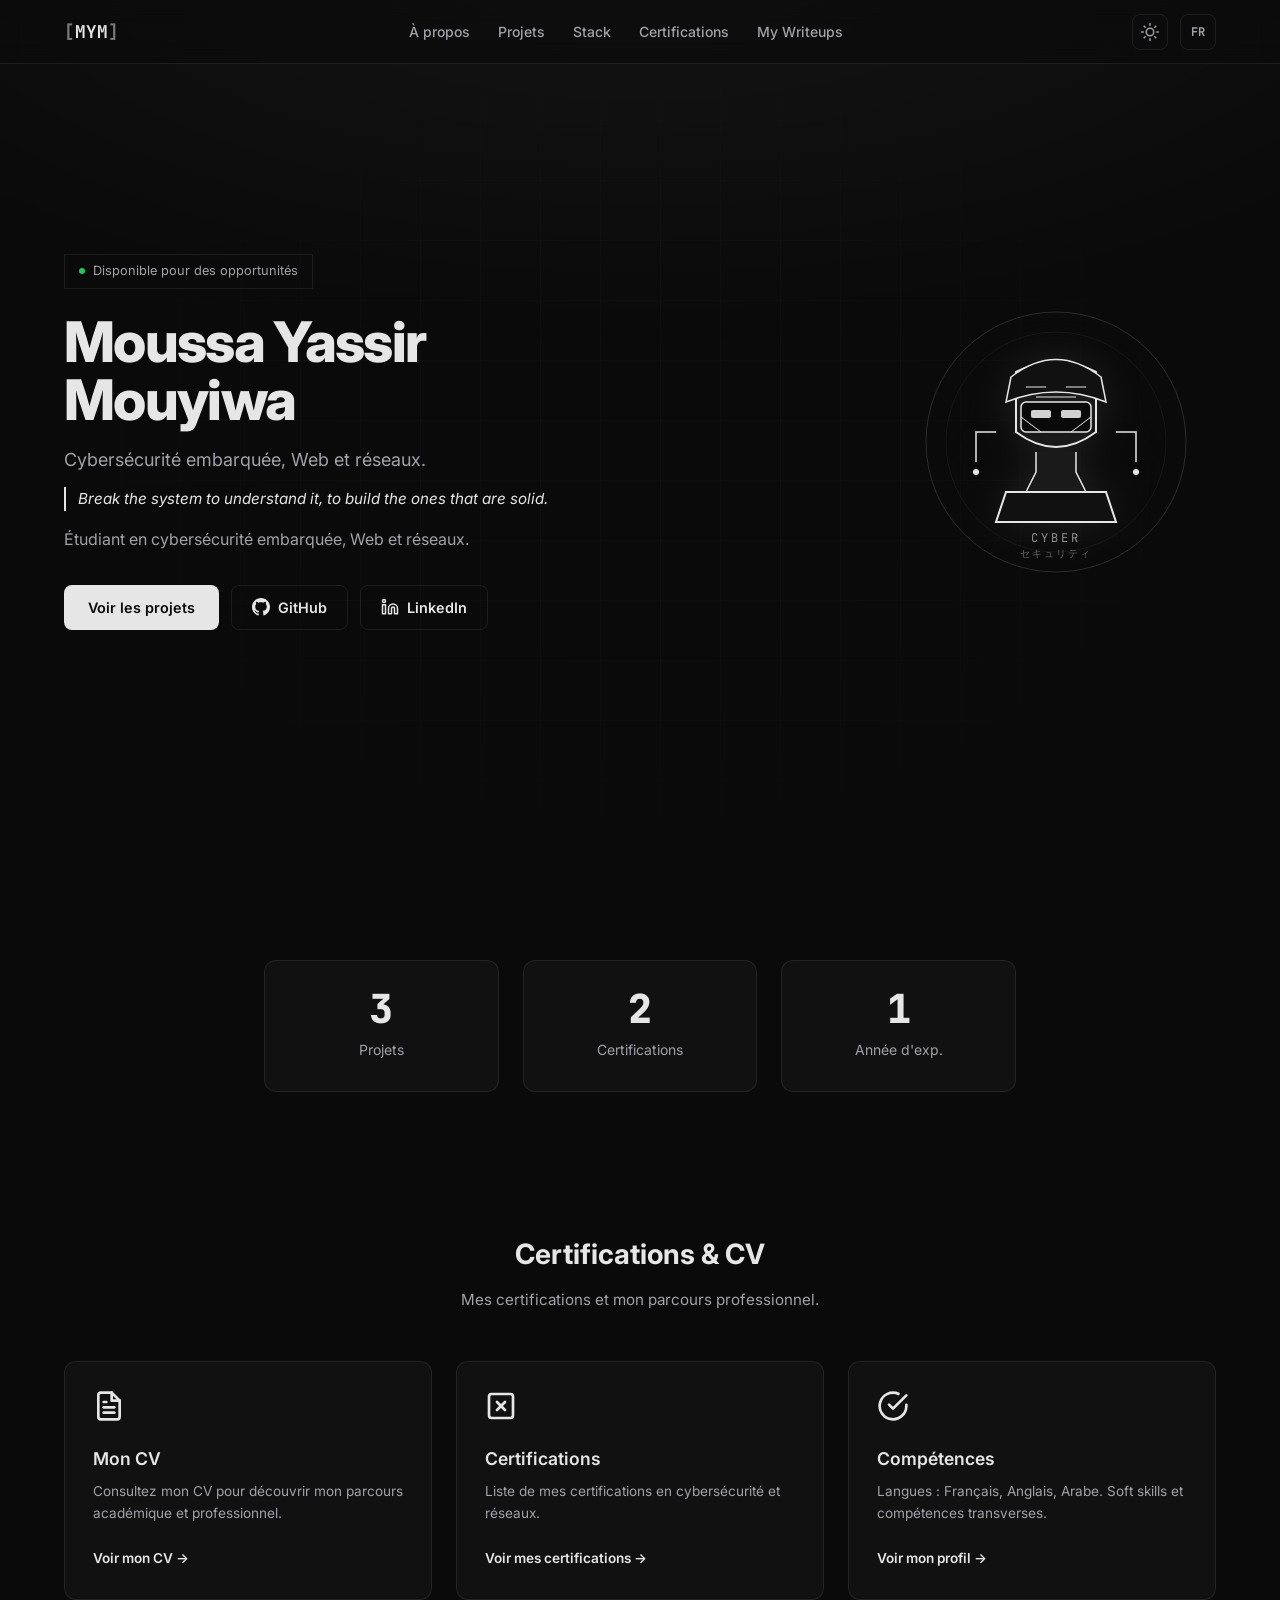
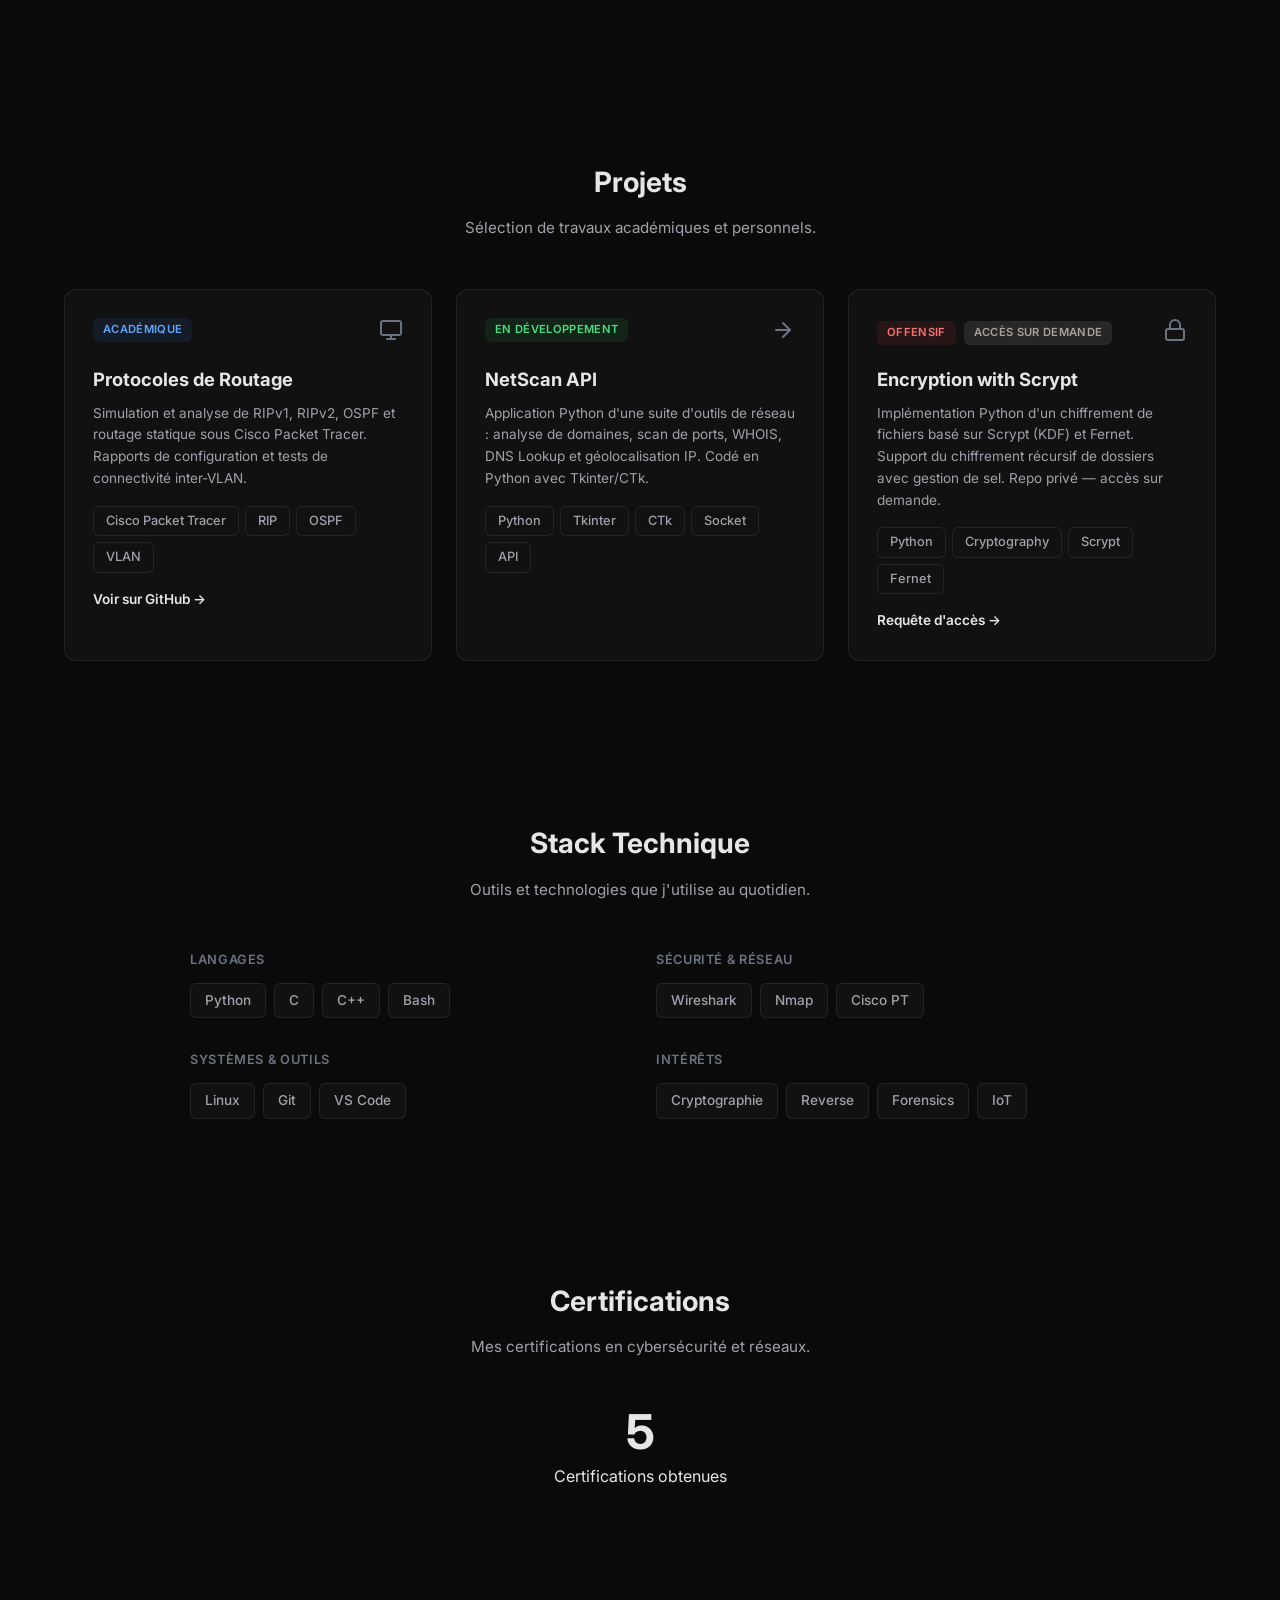
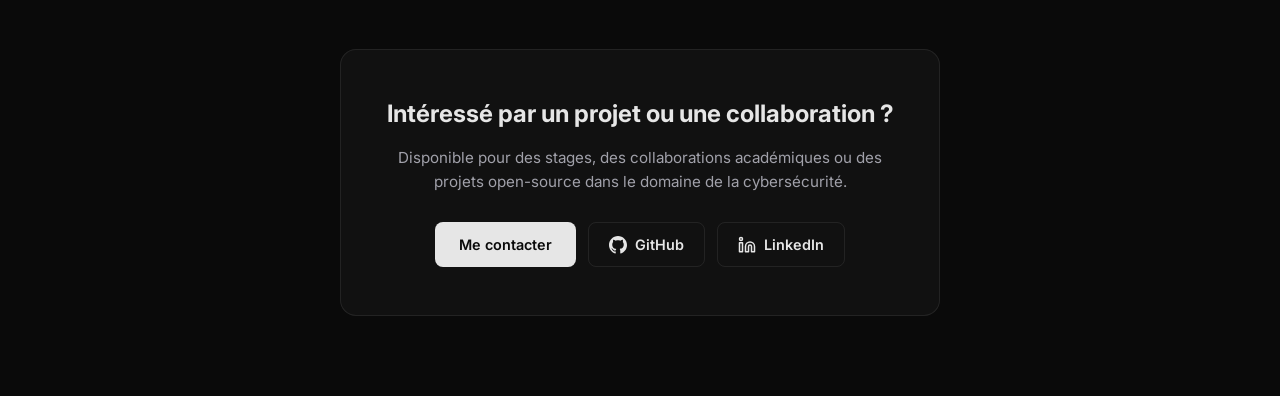
==== commit 16696f0f: "feat: add certifications section with counter; adjust footer" ====
--- a/index.html
+++ b/index.html
@@ -303,6 +303,22 @@
       </div>
     </section>
 
+    <!-- Certifications -->
+    <section class="certs" id="certs">
+      <div class="container">
+        <div class="section-header reveal">
+          <h2 data-fr="Certifications" data-en="Certifications">Certifications</h2>
+          <p data-fr="Mes certifications en cybersécurité et réseaux." data-en="My certifications in cybersecurity and networking.">Mes certifications en cybersécurité et réseaux.</p>
+        </div>
+        <div style="display:flex; justify-content:center; margin-top:24px;">
+          <div style="text-align:center;">
+            <div style="font-size:48px; font-weight:700; color:hsl(var(--accent)); line-height:1;">5</div>
+            <div style="margin-top:8px;" data-fr="Certifications obtenues" data-en="Certifications earned">Certifications obtenues</div>
+          </div>
+        </div>
+      </div>
+    </section>
+
     <!-- Contact / CTA -->
     <section class="contact" id="contact">
       <div class="container contact-inner reveal">
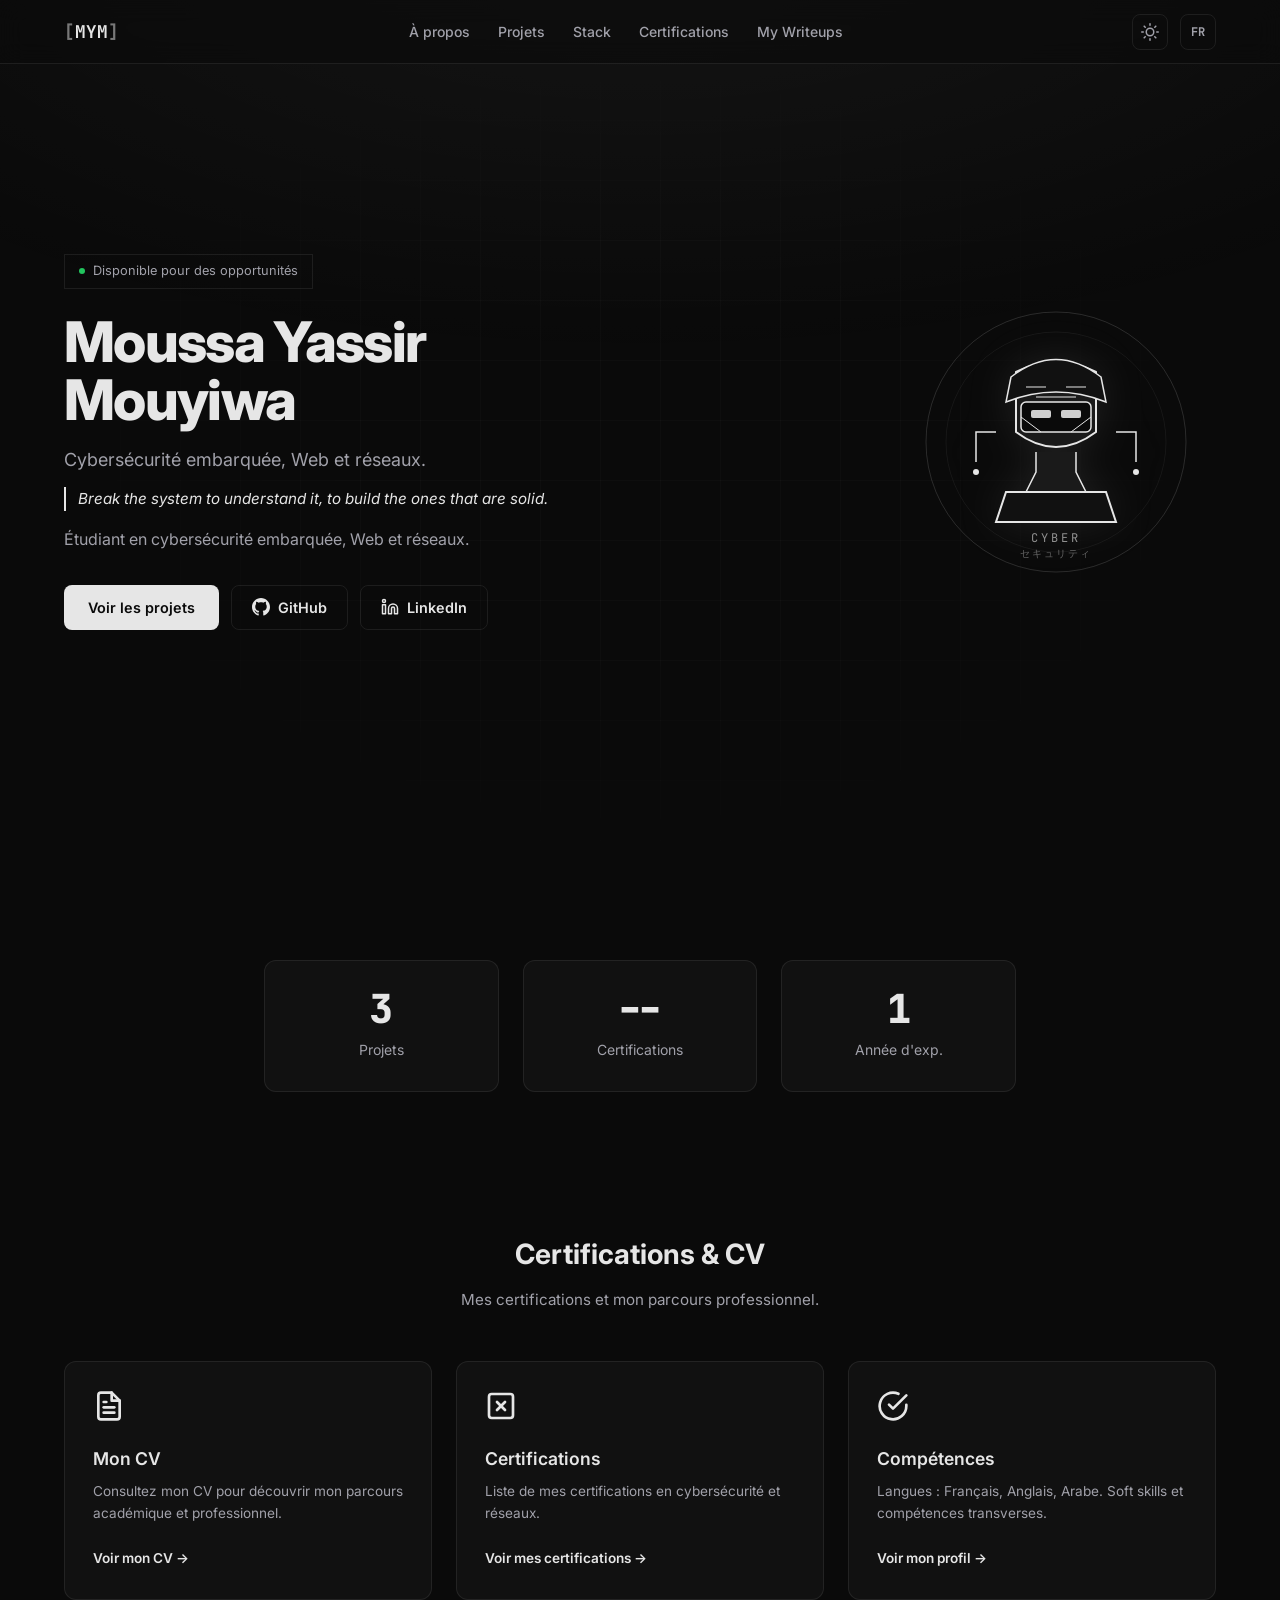
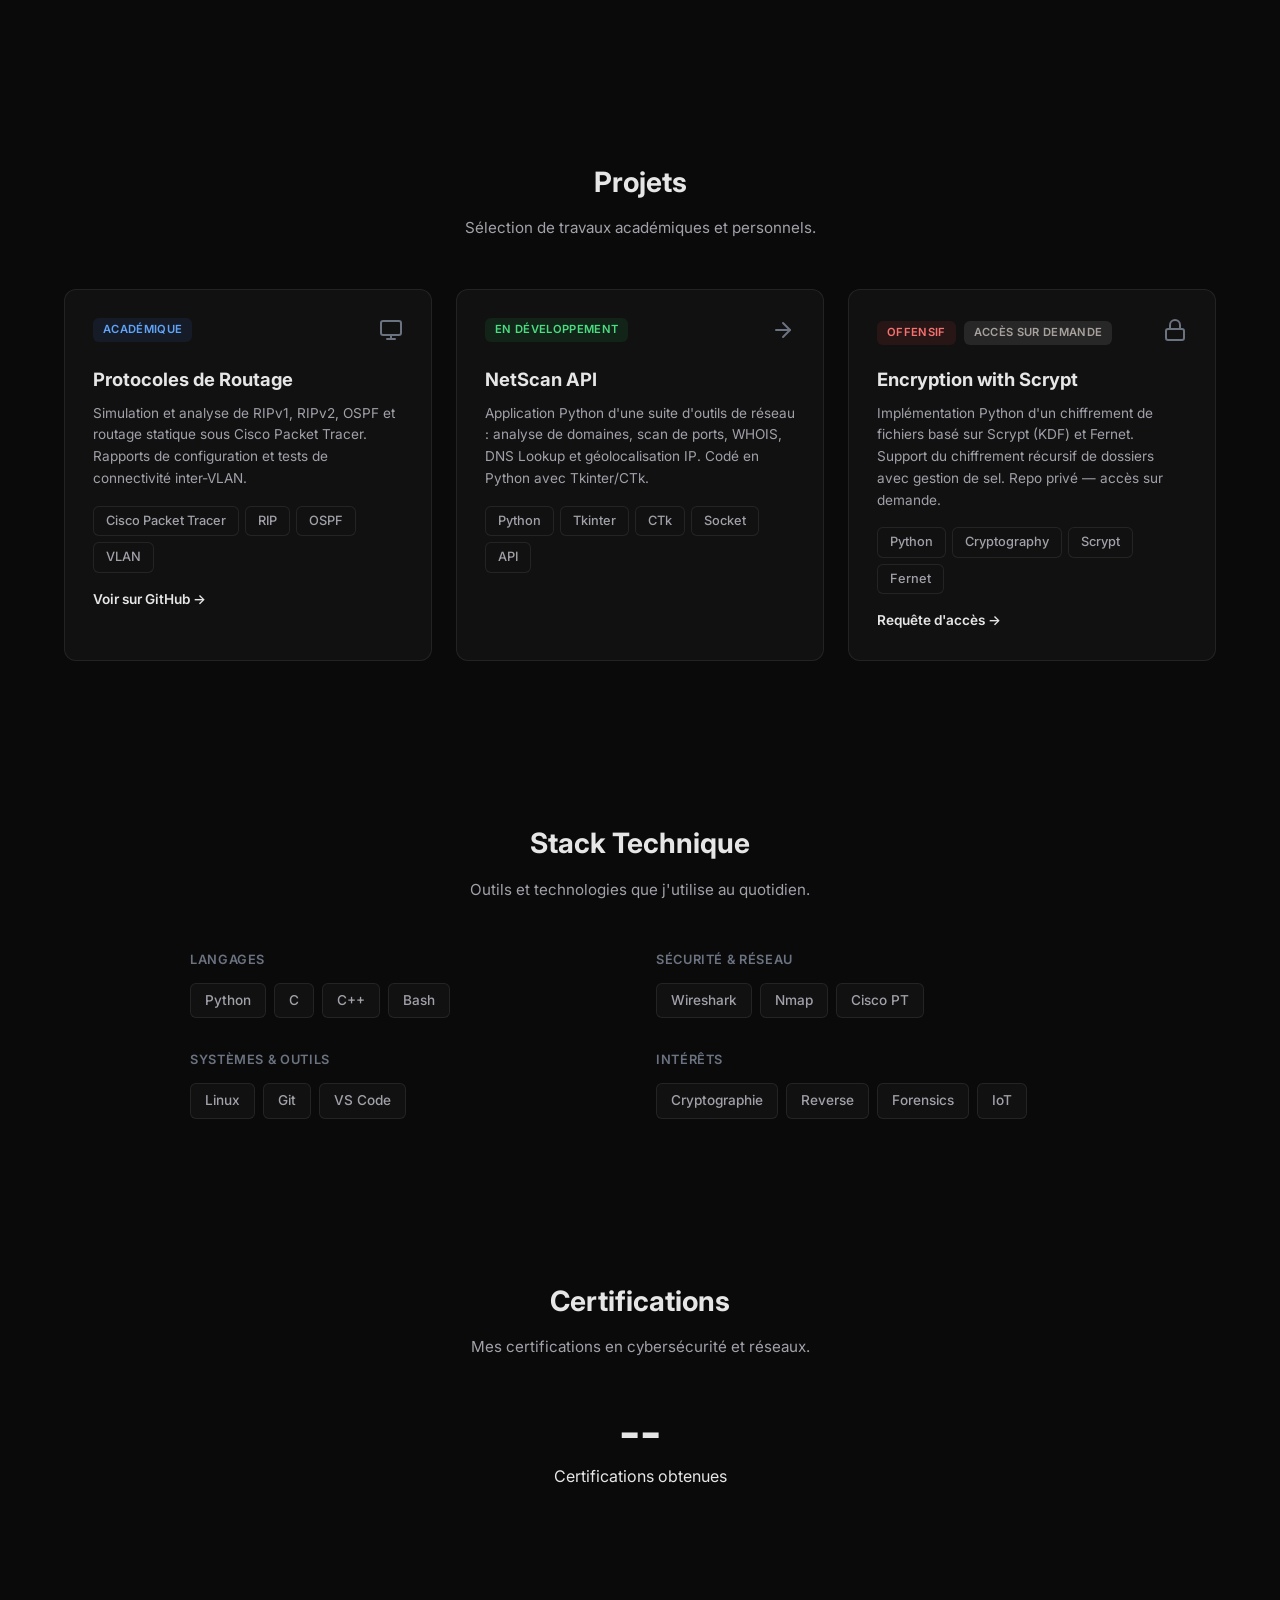
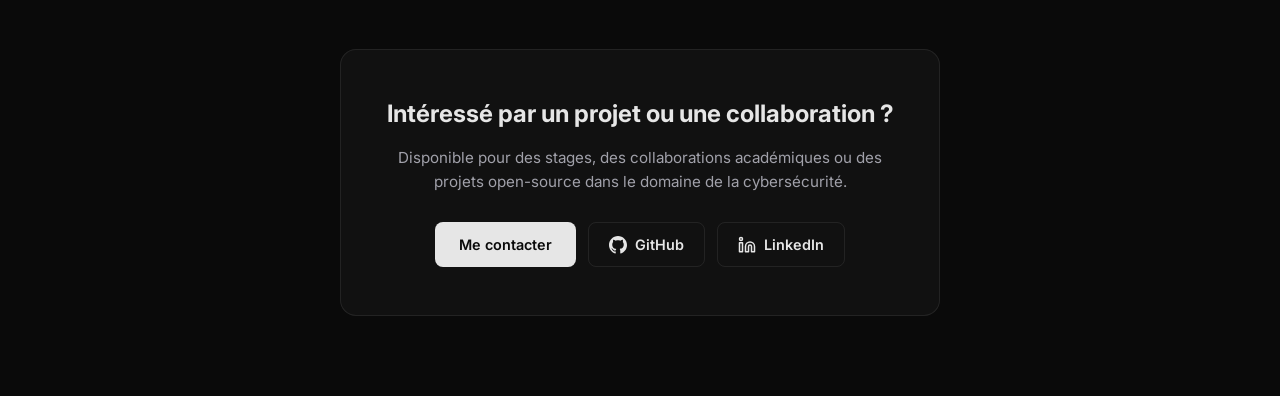
==== commit aa217c0d: "fix: cert count --, separate pages for CV/certs/profile, improved writeups SPA" ====
--- a/index.html
+++ b/index.html
@@ -135,7 +135,7 @@
           <span class="stat-label" data-fr="Projets" data-en="Projects">Projets</span>
         </div>
         <div class="stat-card reveal" data-delay="100">
-          <span class="stat-number" id="certCount">2</span>
+          <span class="stat-number" id="certCount">--</span>
           <span class="stat-label" data-fr="Certifications" data-en="Certifications">Certifications</span>
         </div>
         <div class="stat-card reveal" data-delay="200">
@@ -159,7 +159,7 @@
             </div>
             <h3 data-fr="Mon CV" data-en="My Resume">Mon CV</h3>
             <p data-fr="Consultez mon CV pour découvrir mon parcours académique et professionnel." data-en="View my resume to discover my academic and professional journey.">Consultez mon CV pour découvrir mon parcours académique et professionnel.</p>
-            <a href="#" class="link-arrow" data-fr="Voir mon CV →" data-en="View my resume →">Voir mon CV →</a>
+            <a href="cv/" class="link-arrow" data-fr="Voir mon CV →" data-en="View my resume →">Voir mon CV →</a>
           </div>
           <div class="cert-card">
             <div class="cert-icon">
@@ -167,7 +167,7 @@
             </div>
             <h3 data-fr="Certifications" data-en="Certifications">Certifications</h3>
             <p data-fr="Liste de mes certifications en cybersécurité et réseaux." data-en="List of my certifications in cybersecurity and networks.">Liste de mes certifications en cybersécurité et réseaux.</p>
-            <a href="#" class="link-arrow" data-fr="Voir mes certifications →" data-en="View my certifications →">Voir mes certifications →</a>
+            <a href="certifications/" class="link-arrow" data-fr="Voir mes certifications →" data-en="View my certifications →">Voir mes certifications →</a>
           </div>
           <div class="cert-card">
             <div class="cert-icon">
@@ -175,7 +175,7 @@
             </div>
             <h3 data-fr="Compétences" data-en="Skills">Compétences</h3>
             <p data-fr="Langues : Français, Anglais, Arabe. Soft skills et compétences transverses." data-en="Languages: French, English, Arabic. Soft skills and cross-functional skills.">Langues : Français, Anglais, Arabe. Soft skills et compétences transverses.</p>
-            <a href="#" class="link-arrow" data-fr="Voir mon profil →" data-en="View my profile →">Voir mon profil →</a>
+            <a href="profile/" class="link-arrow" data-fr="Voir mon profil →" data-en="View my profile →">Voir mon profil →</a>
           </div>
         </div>
       </div>
@@ -312,7 +312,7 @@
         </div>
         <div style="display:flex; justify-content:center; margin-top:24px;">
           <div style="text-align:center;">
-            <div style="font-size:48px; font-weight:700; color:hsl(var(--accent)); line-height:1;">5</div>
+            <div style="font-size:48px; font-weight:700; color:hsl(var(--accent)); line-height:1;">--</div>
             <div style="margin-top:8px;" data-fr="Certifications obtenues" data-en="Certifications earned">Certifications obtenues</div>
           </div>
         </div>
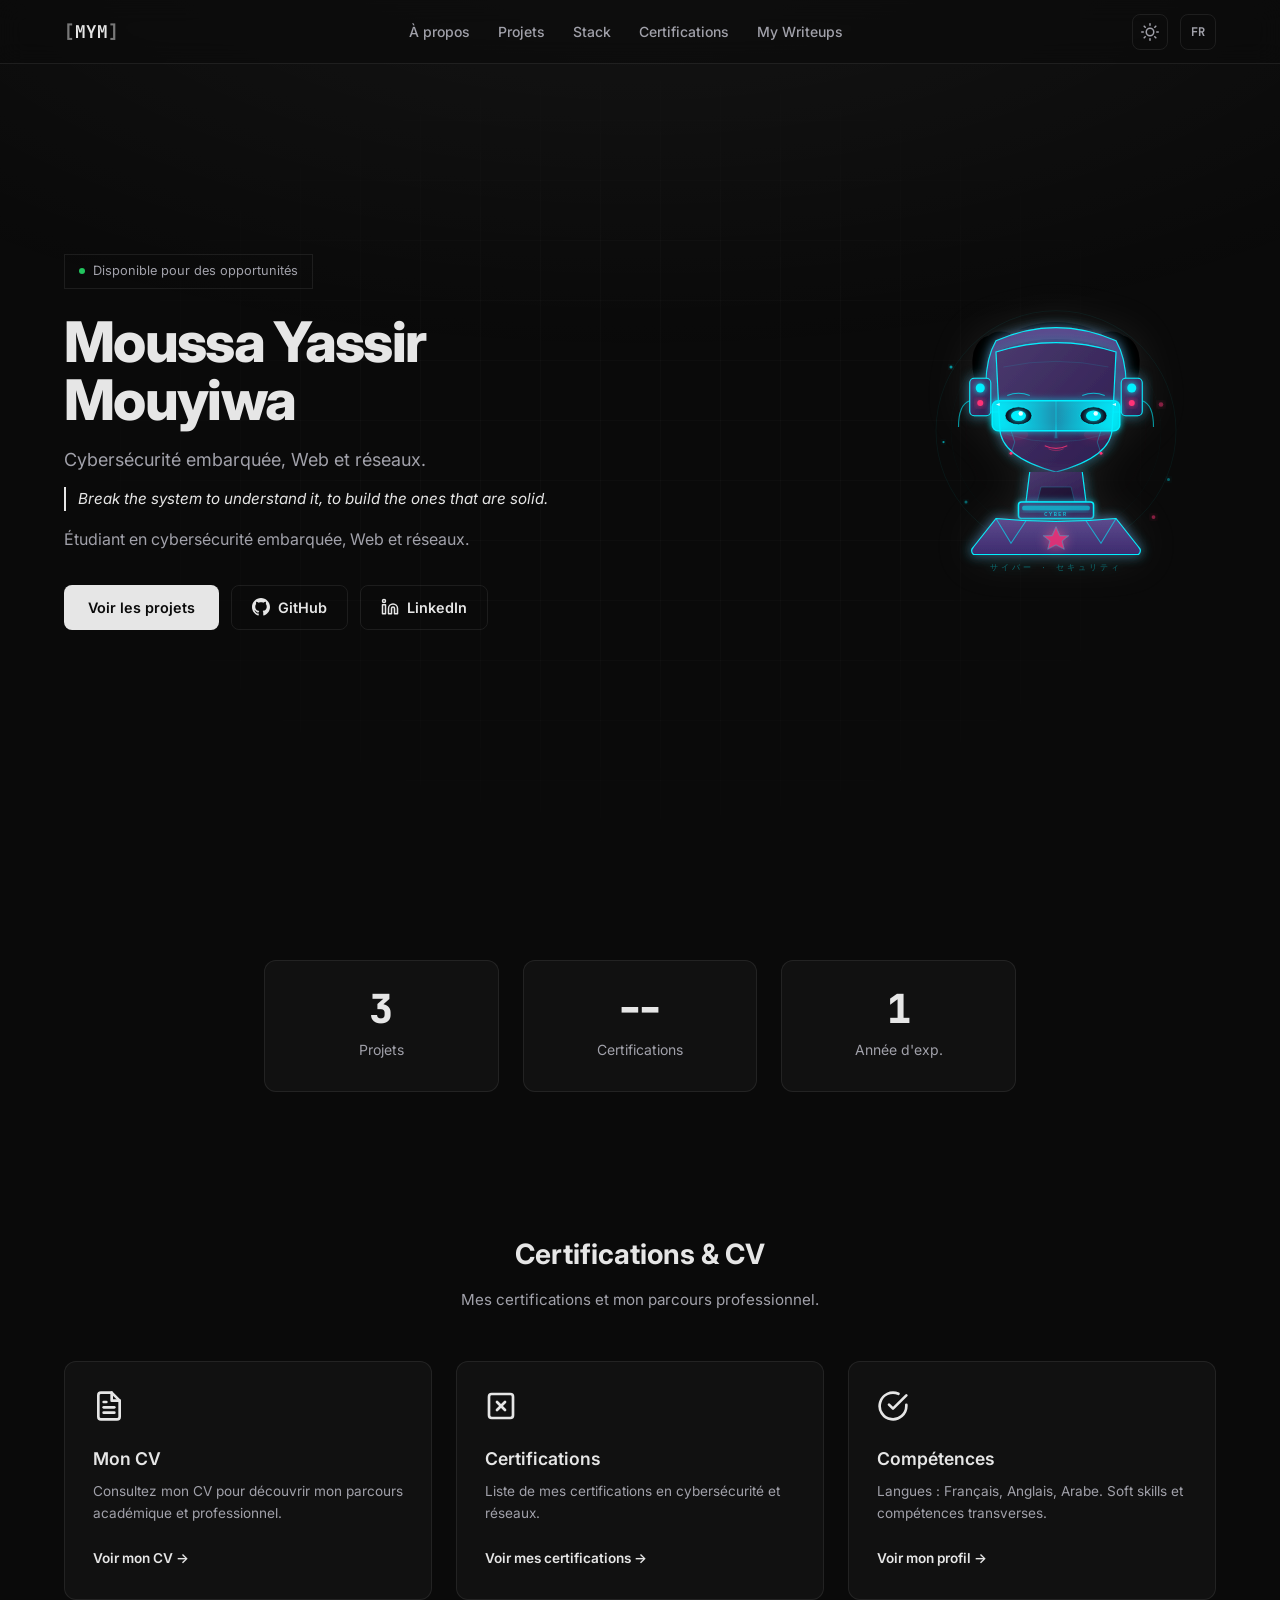
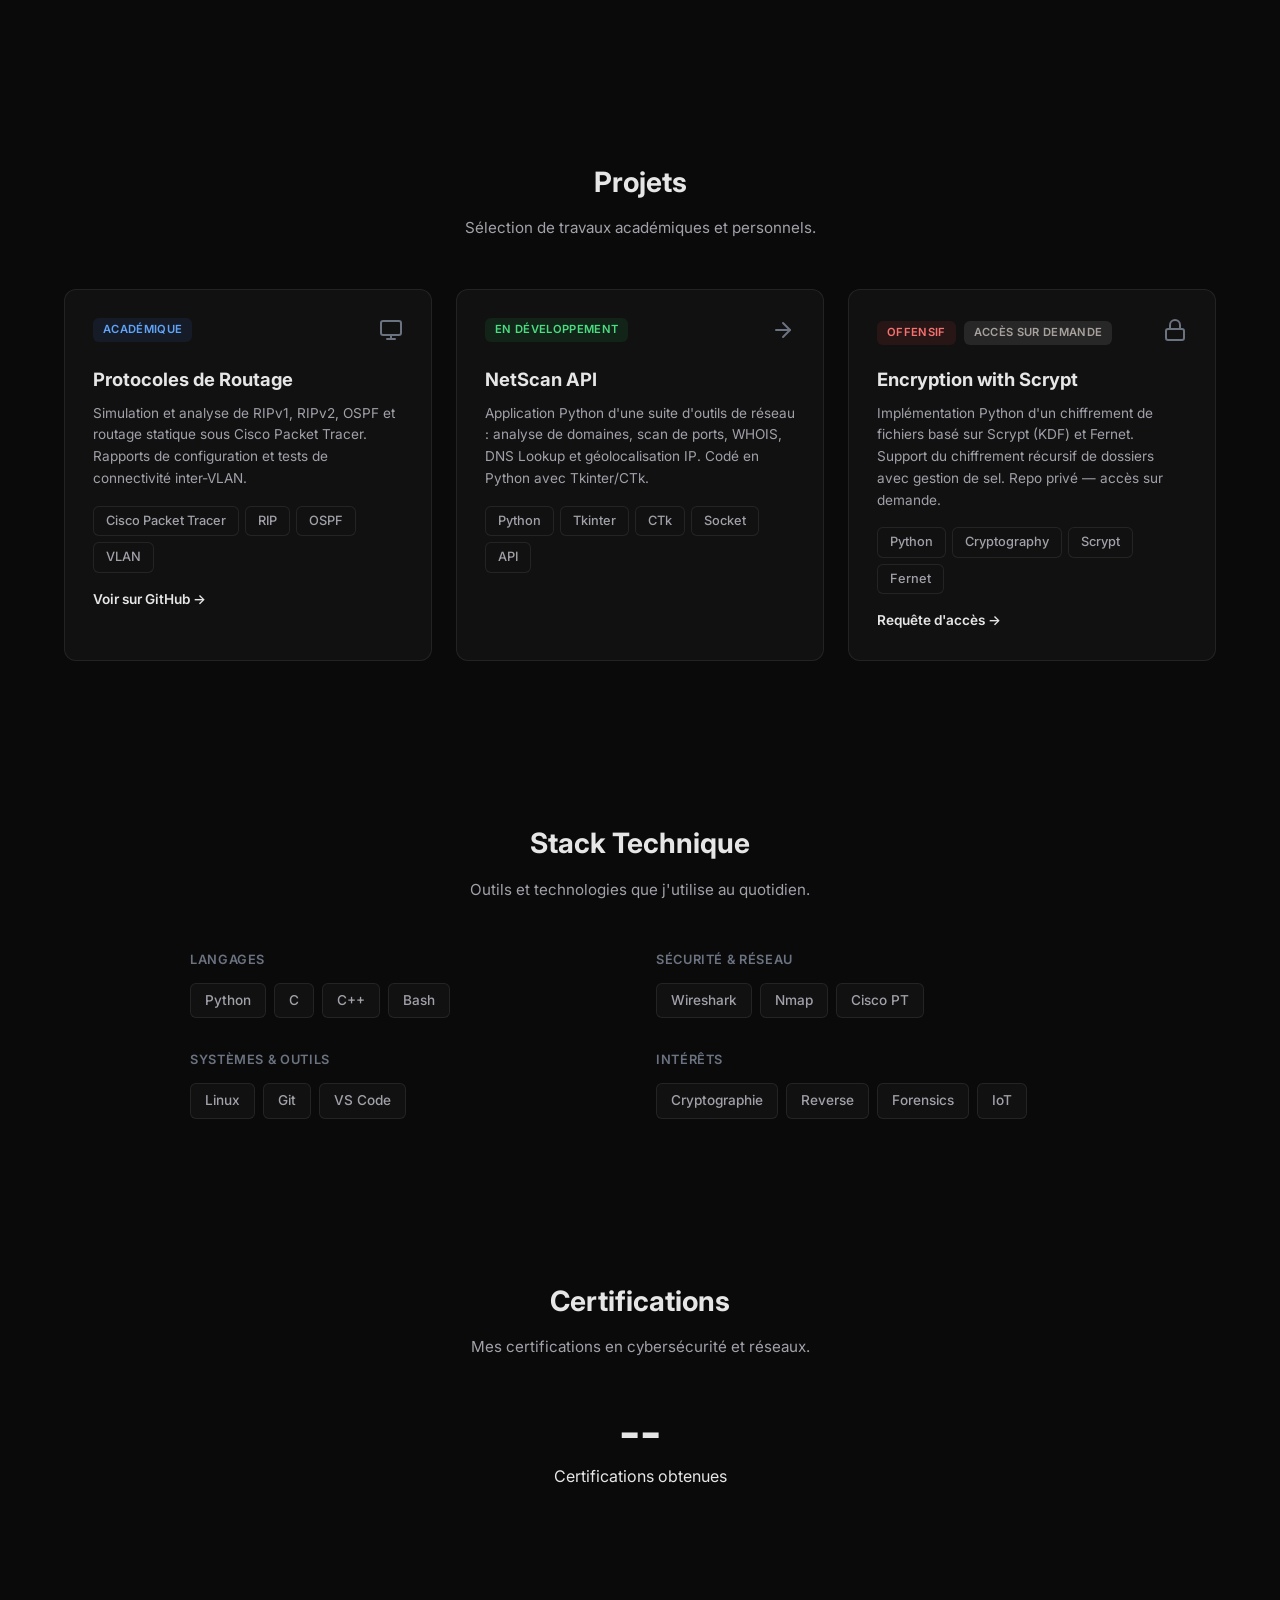
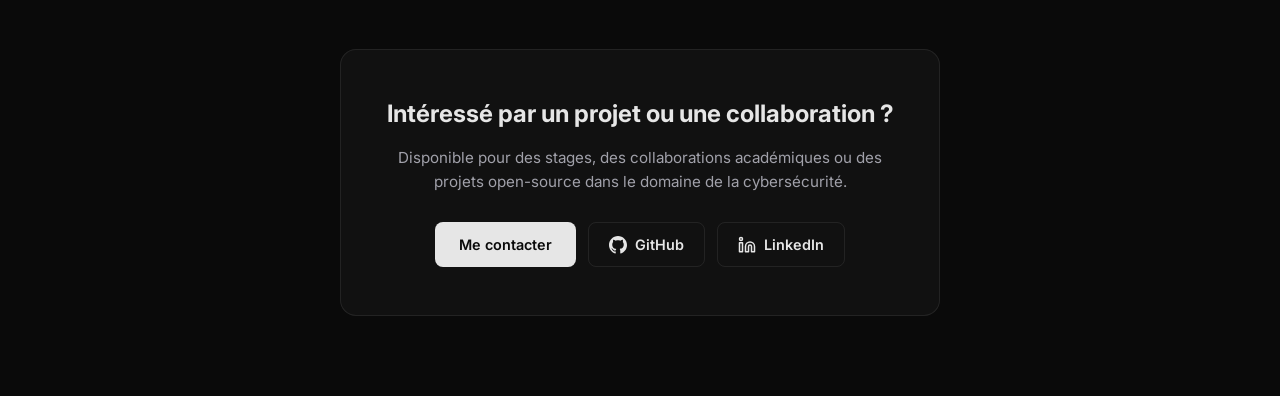
==== commit 436c8932: "fix: brighten avatar skin/hair gradients for visibility on dark theme" ====
--- a/index.html
+++ b/index.html
@@ -88,39 +88,149 @@
         <!-- Cyber Japanese Avatar -->
         <div class="hero-avatar-area reveal" data-delay="300">
           <div class="cyber-avatar" id="cyberAvatar" aria-label="Avatar cyber japonais animé">
-            <svg viewBox="0 0 300 300" xmlns="http://www.w3.org/2000/svg">
-              <!-- Background aura -->
-              <circle class="aura-pulse" cx="150" cy="150" r="130" fill="none" stroke="var(--accent)" stroke-width="0.5" opacity="0.3"/>
-              <circle class="aura-pulse" cx="150" cy="150" r="110" fill="none" stroke="var(--accent)" stroke-width="0.3" opacity="0.2" style="animation-delay:1s"/>
-              
-              <!-- Head shape -->
-              <path d="M110 80 Q150 60 190 80 L190 140 Q150 170 110 140 Z" fill="var(--bg-tertiary)" stroke="var(--accent)" stroke-width="2"/>
-              
-              <!-- Hair / Cyber helmet -->
-              <path d="M105 85 Q150 50 195 85 L200 110 Q150 90 100 110 Z" fill="var(--bg-secondary)" stroke="var(--accent)" stroke-width="1.5"/>
-              <path class="circuit-path" d="M120 95 L140 95 M160 95 L180 95 M130 105 L170 105" stroke="var(--accent)" fill="none"/>
-              
-              <!-- Visor / Face screen -->
-              <rect x="115" y="110" width="70" height="30" rx="5" fill="var(--bg-primary)" stroke="var(--accent)" stroke-width="1.5"/>
-              <rect class="eye-glow" x="125" y="118" width="20" height="8" rx="2" fill="var(--accent)" opacity="0.9"/>
-              <rect class="eye-glow" x="155" y="118" width="20" height="8" rx="2" fill="var(--accent)" opacity="0.9" style="animation-delay:0.2s"/>
-              
-              <!-- Circuit lines on face -->
-              <path class="circuit-path" d="M115 125 L135 140 M185 125 L165 140" stroke="var(--accent)" fill="none" stroke-width="1"/>
-              
-              <!-- Cyber neck and shoulders -->
-              <path d="M130 160 L130 180 L120 200 L180 200 L170 180 L170 160" fill="var(--bg-tertiary)" stroke="var(--accent)" stroke-width="1.5"/>
-              <path d="M100 200 L200 200 L210 230 L90 230 Z" fill="var(--bg-secondary)" stroke="var(--accent)" stroke-width="2"/>
-              
-              <!-- Japanese tech details -->
-              <text x="150" y="250" text-anchor="middle" fill="var(--accent)" font-family="var(--font-mono)" font-size="12" opacity="0.6" letter-spacing="3">CYBER</text>
-              <text x="150" y="265" text-anchor="middle" fill="var(--accent)" font-family="var(--font-mono)" font-size="10" opacity="0.4" letter-spacing="2">セキュリティ</text>
-              
-              <!-- Animated data streams -->
-              <path class="circuit-path" d="M90 140 L70 140 L70 170" stroke="var(--accent)" fill="none" stroke-width="1.5"/>
-              <path class="circuit-path" d="M210 140 L230 140 L230 170" stroke="var(--accent)" fill="none" stroke-width="1.5" style="animation-delay:0.8s"/>
-              <circle class="circuit-path" cx="70" cy="180" r="3" fill="var(--accent)" style="animation-delay:0.4s"/>
-              <circle class="circuit-path" cx="230" cy="180" r="3" fill="var(--accent)" style="animation-delay:1.2s"/>
+            <svg viewBox="0 0 400 400" xmlns="http://www.w3.org/2000/svg" class="avatar-svg">
+              <defs>
+                <!-- Neon glow filters -->
+                <filter id="glow-strong" x="-50%" y="-50%" width="200%" height="200%">
+                  <feGaussianBlur stdDeviation="4" result="coloredBlur"/>
+                  <feMerge><feMergeNode in="coloredBlur"/><feMergeNode in="SourceGraphic"/></feMerge>
+                </filter>
+                <filter id="glow-soft" x="-50%" y="-50%" width="200%" height="200%">
+                  <feGaussianBlur stdDeviation="8" result="coloredBlur"/>
+                  <feMerge><feMergeNode in="coloredBlur"/><feMergeNode in="SourceGraphic"/></feMerge>
+                </filter>
+                <linearGradient id="skinGrad" x1="0%" y1="0%" x2="100%" y2="100%">
+                  <stop offset="0%" stop-color="#4a3a6e"/>
+                  <stop offset="100%" stop-color="#2d1b4e"/>
+                </linearGradient>
+                <linearGradient id="hairGrad" x1="0%" y1="0%" x2="0%" y2="100%">
+                  <stop offset="0%" stop-color="#5d4b8e"/>
+                  <stop offset="100%" stop-color="#3d2b6e"/>
+                </linearGradient>
+                <linearGradient id="visorGrad" x1="0%" y1="0%" x2="100%" y2="0%">
+                  <stop offset="0%" stop-color="#00f0ff" stop-opacity="0.8"/>
+                  <stop offset="50%" stop-color="#00f0ff" stop-opacity="0.3"/>
+                  <stop offset="100%" stop-color="#00f0ff" stop-opacity="0.8"/>
+                </linearGradient>
+                <linearGradient id="eyeGrad" x1="0%" y1="0%" x2="0%" y2="100%">
+                  <stop offset="0%" stop-color="#ffffff"/>
+                  <stop offset="100%" stop-color="#00f0ff"/>
+                </linearGradient>
+                <mask id="eyeMask">
+                  <rect x="0" y="0" width="400" height="400" fill="white"/>
+                  <ellipse cx="130" cy="165" rx="16" ry="10" fill="black"/>
+                  <ellipse cx="170" cy="165" rx="16" ry="10" fill="black"/>
+                </mask>
+              </defs>
+              
+              <!-- Ambient aura / light rings -->
+              <circle class="aura-ring" cx="200" cy="185" r="160" fill="none" stroke="#00f0ff" stroke-width="0.5" opacity="0.15"/>
+              <circle class="aura-ring" cx="200" cy="185" r="140" fill="none" stroke="#00f0ff" stroke-width="0.3" opacity="0.1" style="animation-delay:0.5s"/>
+              <circle class="aura-ring" cx="200" cy="185" r="120" fill="none" stroke="#ff3377" stroke-width="0.3" opacity="0.08" style="animation-delay:1s"/>
+              
+              <!-- Cyber hair / helmet with japanese style -->
+              <path class="hair-strand" d="M130 60 Q100 50 90 80 Q85 100 95 130"/>
+              <path class="hair-strand" d="M140 55 Q110 45 100 75 Q95 95 105 125"/>
+              <path class="hair-strand" d="M270 60 Q300 50 310 80 Q315 100 305 130"/>
+              <path class="hair-strand" d="M260 55 Q290 45 300 75 Q305 95 295 125"/>
+              <path class="hair-strand" d="M150 50 Q200 30 250 50"/>
+              <path d="M120 65 Q200 30 280 65 Q300 100 290 160 L110 160 Q100 100 120 65Z" fill="url(#hairGrad)" stroke="#00f0ff" stroke-width="1.5" filter="url(#glow-soft)"/>
+              
+              <!-- Hair highlight -->
+              <path d="M130 75 Q200 50 270 75 Q280 90 275 110 Q250 85 200 85 Q150 85 125 110 Q120 90 130 75Z" fill="#3d2b6e" opacity="0.5"/>
+              
+              <!-- Cyber earpiece / headphones left -->
+              <rect x="85" y="115" width="28" height="50" rx="6" fill="url(#skinGrad)" stroke="#00f0ff" stroke-width="1.5" filter="url(#glow-soft)"/>
+              <circle cx="99" cy="128" r="6" fill="#00f0ff" filter="url(#glow-strong)" class="ear-glow"/>
+              <circle cx="99" cy="148" r="4" fill="#ff3377" filter="url(#glow-strong)" class="ear-glow" style="animation-delay:0.3s"/>
+              <!-- Cable from earpiece -->
+              <path class="cable-flow" d="M85 145 Q70 150 70 180" fill="none" stroke="#00f0ff" stroke-width="1.5" opacity="0.6"/>
+              
+              <!-- Cyber earpiece / headphones right -->
+              <rect x="287" y="115" width="28" height="50" rx="6" fill="url(#skinGrad)" stroke="#00f0ff" stroke-width="1.5" filter="url(#glow-soft)"/>
+              <circle cx="301" cy="128" r="6" fill="#00f0ff" filter="url(#glow-strong)" class="ear-glow"/>
+              <circle cx="301" cy="148" r="4" fill="#ff3377" filter="url(#glow-strong)" class="ear-glow" style="animation-delay:0.5s"/>
+              <!-- Cable from earpiece -->
+              <path class="cable-flow" d="M315 145 Q330 150 330 180" fill="none" stroke="#00f0ff" stroke-width="1.5" opacity="0.6"/>
+              
+              <!-- Face / head base -->
+              <path d="M120 80 Q200 55 280 80 L275 180 Q275 220 200 240 Q125 220 125 180Z" fill="url(#skinGrad)" stroke="#00f0ff" stroke-width="1.5" filter="url(#glow-soft)"/>
+              
+              <!-- Face contour lines (cyber aesthetic) -->
+              <path d="M130 100 Q200 85 270 100" fill="none" stroke="#00f0ff" stroke-width="0.5" opacity="0.3"/>
+              <path d="M135 190 Q200 210 265 190" fill="none" stroke="#00f0ff" stroke-width="0.5" opacity="0.3"/>
+              <path d="M125 160 L135 160 M265 160 L275 160" fill="none" stroke="#00f0ff" stroke-width="0.5" opacity="0.4"/>
+              
+              <!-- Cheek blush -->
+              <ellipse cx="145" cy="190" rx="18" ry="8" fill="#ff3377" opacity="0.15" filter="url(#glow-soft)"/>
+              <ellipse cx="255" cy="190" rx="18" ry="8" fill="#ff3377" opacity="0.15" filter="url(#glow-soft)"/>
+              
+              <!-- Cyber visor / glasses -->
+              <rect x="115" y="145" width="170" height="40" rx="8" fill="url(#visorGrad)" stroke="#00f0ff" stroke-width="2" filter="url(#glow-strong)"/>
+              <line x1="200" y1="145" x2="200" y2="185" stroke="#00f0ff" stroke-width="1" opacity="0.6"/>
+              <!-- Visor reflection -->
+              <path d="M120 150 L125 148 L125 152Z" fill="#ffffff" opacity="0.8"/>
+              <path d="M275 150 L280 148 L280 152Z" fill="#ffffff" opacity="0.8"/>
+              
+              <!-- Eyes behind visor (animated) -->
+              <g class="eyes">
+                <!-- Left eye -->
+                <ellipse class="eye-sclera" cx="150" cy="165" rx="18" ry="12" fill="#0d0618" stroke="#00f0ff" stroke-width="1"/>
+                <ellipse class="eye-pupil" cx="150" cy="165" rx="10" ry="7" fill="#00f0ff" filter="url(#glow-strong)"/>
+                <circle cx="153" cy="162" r="3" fill="#ffffff" opacity="0.9"/>
+                <!-- Right eye -->
+                <ellipse class="eye-sclera" cx="250" cy="165" rx="18" ry="12" fill="#0d0618" stroke="#00f0ff" stroke-width="1"/>
+                <ellipse class="eye-pupil" cx="250" cy="165" rx="10" ry="7" fill="#00f0ff" filter="url(#glow-strong)"/>
+                <circle cx="253" cy="162" r="3" fill="#ffffff" opacity="0.9"/>
+              </g>
+              
+              <!-- Eyebrows -->
+              <path d="M135 138 Q150 132 165 138" fill="none" stroke="#00f0ff" stroke-width="1.5" opacity="0.7" filter="url(#glow-soft)"/>
+              <path d="M235 138 Q250 132 265 138" fill="none" stroke="#00f0ff" stroke-width="1.5" opacity="0.7" filter="url(#glow-soft)"/>
+              
+              <!-- Cyber mouth -->
+              <path d="M185 205 Q200 212 215 205" fill="none" stroke="#ff3377" stroke-width="1.5" opacity="0.8" filter="url(#glow-soft)"/>
+              <path d="M190 209 Q200 214 210 209" fill="none" stroke="#ff3377" stroke-width="1" opacity="0.5"/>
+              
+              <!-- Nose -->
+              <path d="M200 175 L198 195 L202 195Z" fill="#00f0ff" opacity="0.3" filter="url(#glow-soft)"/>
+              
+              <!-- Circuit / tattoo lines on face -->
+              <path class="face-circuit" d="M140 185 L145 200 L140 215" fill="none" stroke="#00f0ff" stroke-width="0.8" opacity="0.5"/>
+              <path class="face-circuit" d="M260 185 L255 200 L260 215" fill="none" stroke="#00f0ff" stroke-width="0.8" opacity="0.5"/>
+              <circle cx="140" cy="215" r="2" fill="#ff3377" filter="url(#glow-strong)" class="circuit-dot"/>
+              <circle cx="260" cy="215" r="2" fill="#ff3377" filter="url(#glow-strong)" class="circuit-dot" style="animation-delay:0.5s"/>
+              
+              <!-- Neck -->
+              <path d="M165 240 L160 280 L240 280 L235 240" fill="url(#skinGrad)" stroke="#00f0ff" stroke-width="1.5" filter="url(#glow-soft)"/>
+              <path d="M180 260 L175 280 L225 280 L220 260Z" fill="#0d0618" stroke="#00f0ff" stroke-width="0.5" opacity="0.5"/>
+              
+              <!-- Cyber collar / choker -->
+              <rect x="150" y="280" width="100" height="22" rx="4" fill="url(#skinGrad)" stroke="#00f0ff" stroke-width="2" filter="url(#glow-strong)"/>
+              <rect x="155" y="285" width="90" height="6" rx="2" fill="#00f0ff" opacity="0.6" filter="url(#glow-strong)"/>
+              <text x="200" y="298" text-anchor="middle" fill="#00f0ff" font-family="monospace" font-size="7" letter-spacing="2" filter="url(#glow-strong)">CYBER</text>
+              
+              <!-- Shoulders / jacket -->
+              <path d="M120 302 Q200 310 280 302 L310 340 Q315 345 310 350 L90 350 Q85 345 90 340Z" fill="url(#hairGrad)" stroke="#00f0ff" stroke-width="1.5" filter="url(#glow-soft)"/>
+              <!-- Collar of jacket -->
+              <path d="M120 302 L140 335 L160 305" fill="none" stroke="#00f0ff" stroke-width="1.5" opacity="0.6"/>
+              <path d="M280 302 L260 335 L240 305" fill="none" stroke="#00f0ff" stroke-width="1.5" opacity="0.6"/>
+              
+              <!-- Badge / insignia -->
+              <polygon points="200,313 205,325 217,325 208,332 211,343 200,337 189,343 192,332 183,325 195,325" fill="#ff3377" stroke="#00f0ff" stroke-width="0.5" opacity="0.8" filter="url(#glow-soft)"/>
+              
+              <!-- Japanese text floating -->
+              <text x="200" y="370" text-anchor="middle" fill="#00f0ff" font-family="monospace" font-size="10" letter-spacing="4" opacity="0.4" filter="url(#glow-soft)">サイバー · セキュリティ</text>
+              
+              <!-- Floating particles -->
+              <g class="particles">
+                <circle cx="60" cy="100" r="2" fill="#00f0ff" opacity="0.6" filter="url(#glow-strong)" class="particle"/>
+                <circle cx="340" cy="150" r="3" fill="#ff3377" opacity="0.5" filter="url(#glow-strong)" class="particle" style="animation-delay:0.5s"/>
+                <circle cx="80" cy="280" r="2" fill="#00f0ff" opacity="0.4" filter="url(#glow-strong)" class="particle" style="animation-delay:1s"/>
+                <circle cx="330" cy="300" r="2.5" fill="#ff3377" opacity="0.5" filter="url(#glow-strong)" class="particle" style="animation-delay:1.5s"/>
+                <circle cx="50" cy="200" r="1.5" fill="#00f0ff" opacity="0.6" filter="url(#glow-strong)" class="particle" style="animation-delay:2s"/>
+                <circle cx="350" cy="250" r="2" fill="#00f0ff" opacity="0.4" filter="url(#glow-strong)" class="particle" style="animation-delay:2.5s"/>
+              </g>
             </svg>
           </div>
         </div>
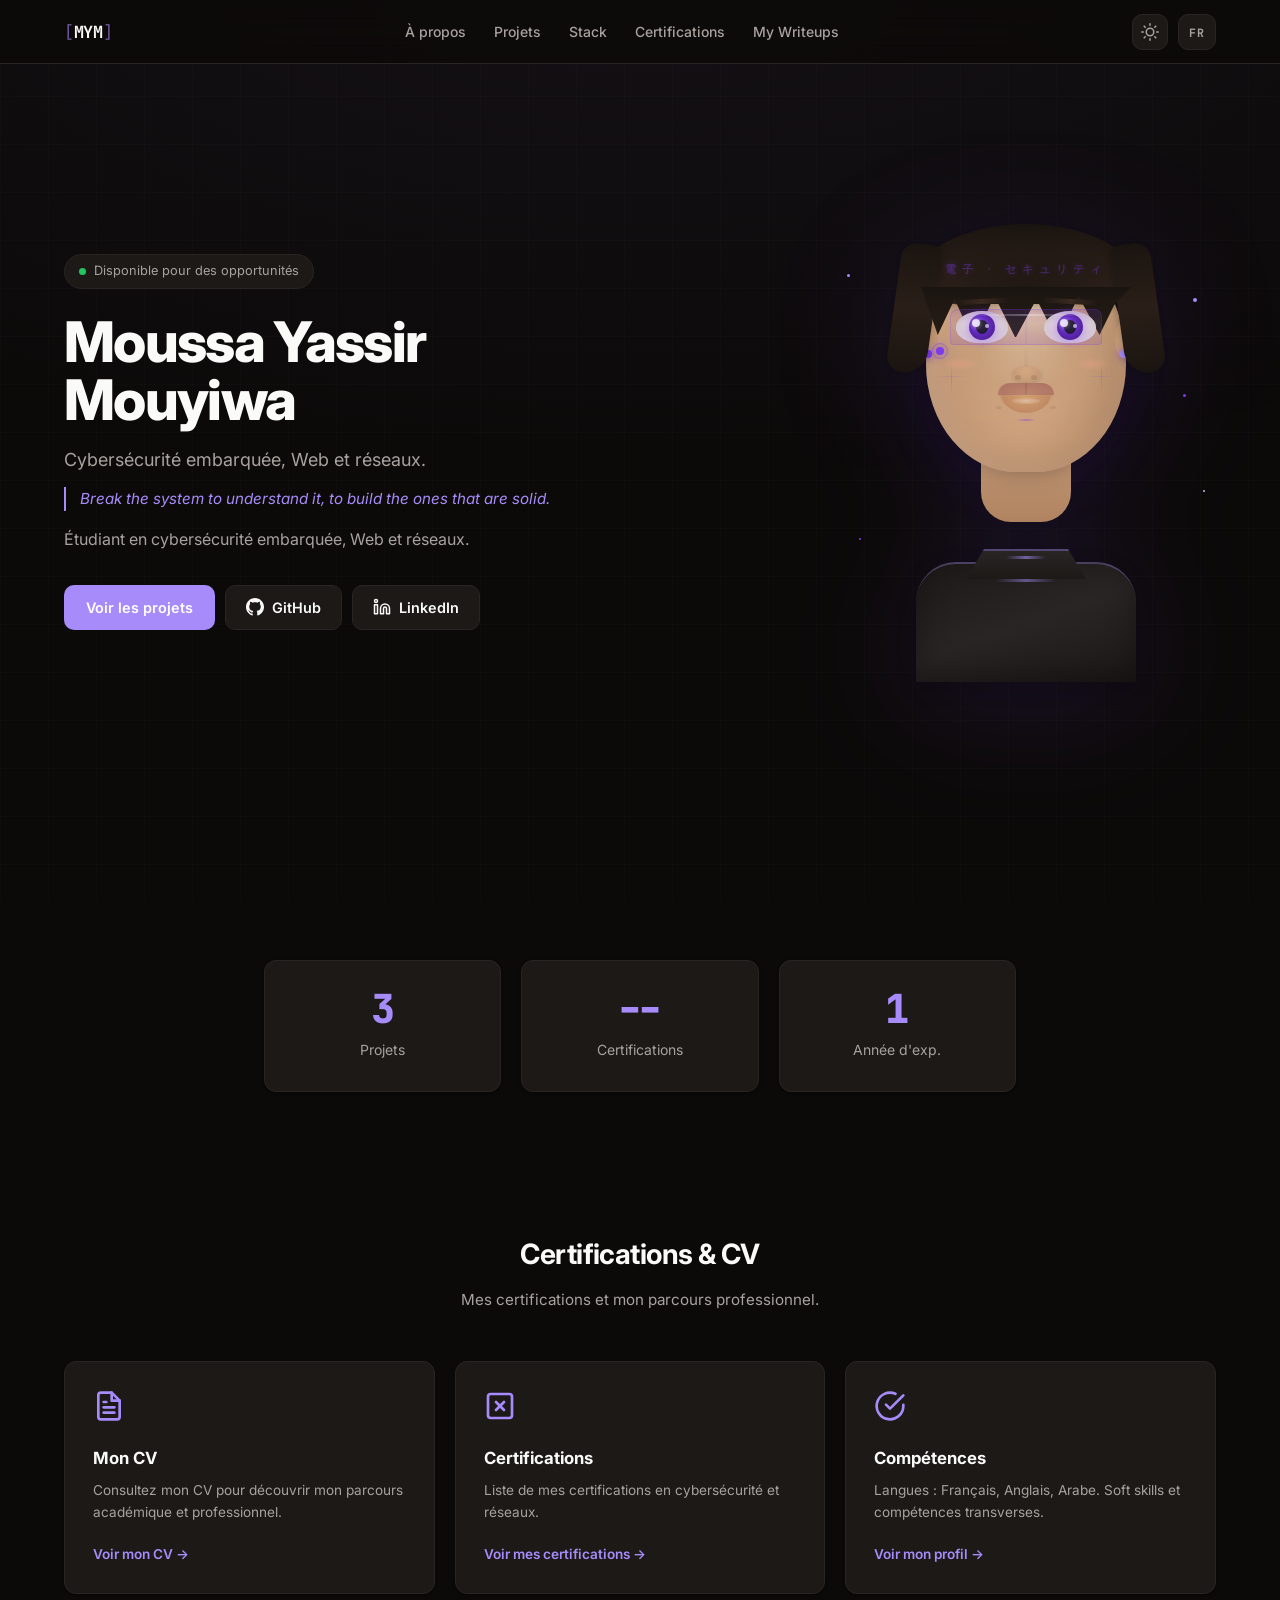
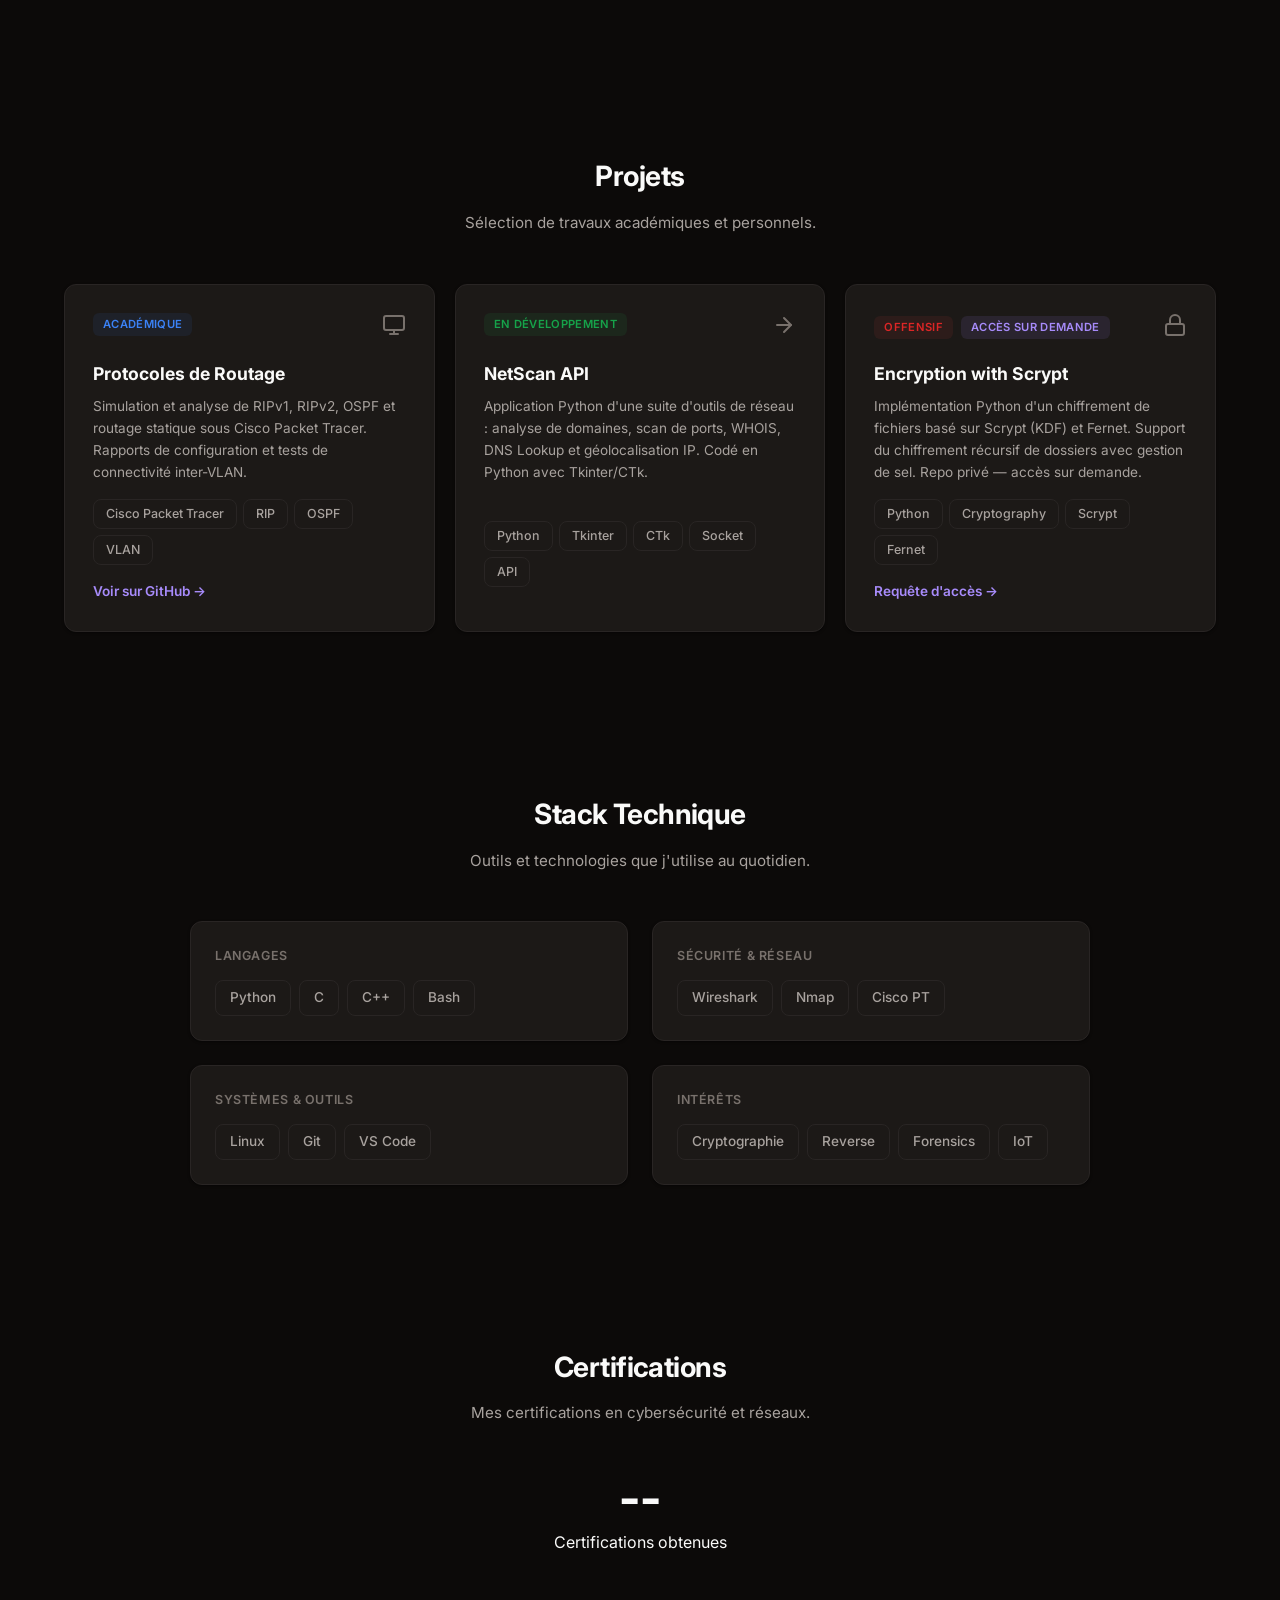
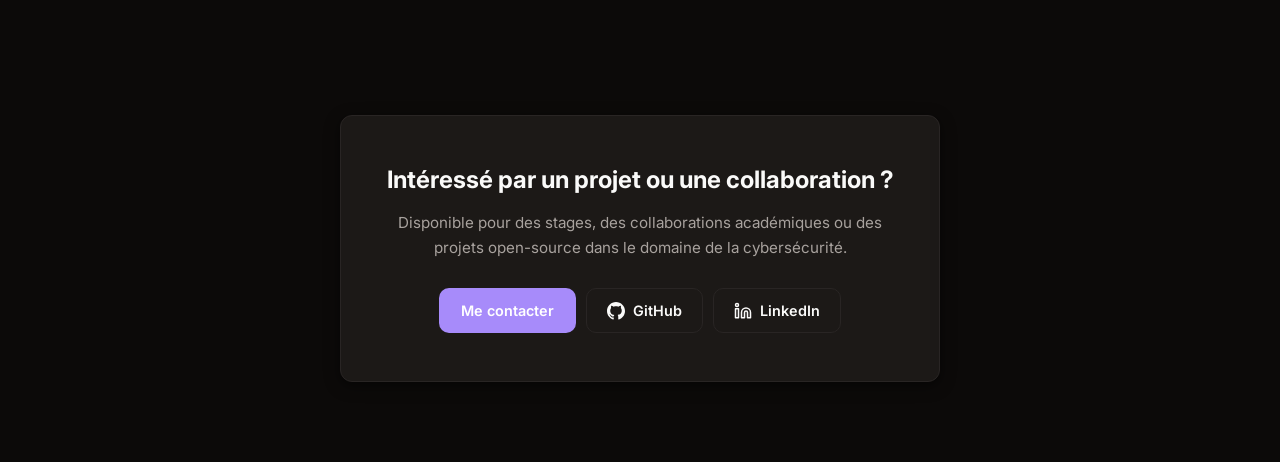
==== commit 28e45070: "feat: redesign Claude Code style + pure CSS cyber avatar + writeups SPA - Redesign global: palette c" ====
--- a/index.html
+++ b/index.html
@@ -9,6 +9,7 @@
   <link rel="preconnect" href="https://fonts.gstatic.com" crossorigin>
   <link href="https://fonts.googleapis.com/css2?family=Inter:wght@300;400;500;600;700;800&family=JetBrains+Mono:wght@400;500&display=swap" rel="stylesheet">
   <link rel="stylesheet" href="assets/css/style.css">
+  <link rel="stylesheet" href="assets/css/avatar.css">
 </head>
 <body>
 
@@ -33,7 +34,7 @@
       <div class="header-actions">
         <!-- Theme Toggle -->
         <div class="theme-dropdown" id="themeDropdown">
-          <button class="theme-toggle-btn" id="themeToggleBtn" aria-label="Changer de thème" title="Thème">
+          <button class="theme-toggle-btn" id="themeBtn" aria-label="Changer de thème" title="Thème">
             <svg width="18" height="18" viewBox="0 0 24 24" fill="none" stroke="currentColor" stroke-width="2" stroke-linecap="round" stroke-linejoin="round"><circle cx="12" cy="12" r="5"/><path d="M12 1v2M12 21v2M4.22 4.22l1.42 1.42M18.36 18.36l1.42 1.42M1 12h2M21 12h2M4.22 19.78l1.42-1.42M18.36 5.64l1.42-1.42"/></svg>
           </button>
           <div class="theme-options" id="themeOptions">
@@ -85,153 +86,102 @@
             </a>
           </div>
         </div>
-        <!-- Cyber Japanese Avatar -->
+        <!-- Cyber Japanese Avatar — Pure CSS 2D -->
         <div class="hero-avatar-area reveal" data-delay="300">
-          <div class="cyber-avatar" id="cyberAvatar" aria-label="Avatar cyber japonais animé">
-            <svg viewBox="0 0 400 400" xmlns="http://www.w3.org/2000/svg" class="avatar-svg">
-              <defs>
-                <!-- Neon glow filters -->
-                <filter id="glow-strong" x="-50%" y="-50%" width="200%" height="200%">
-                  <feGaussianBlur stdDeviation="4" result="coloredBlur"/>
-                  <feMerge><feMergeNode in="coloredBlur"/><feMergeNode in="SourceGraphic"/></feMerge>
-                </filter>
-                <filter id="glow-soft" x="-50%" y="-50%" width="200%" height="200%">
-                  <feGaussianBlur stdDeviation="8" result="coloredBlur"/>
-                  <feMerge><feMergeNode in="coloredBlur"/><feMergeNode in="SourceGraphic"/></feMerge>
-                </filter>
-                <linearGradient id="skinGrad" x1="0%" y1="0%" x2="100%" y2="100%">
-                  <stop offset="0%" stop-color="#4a3a6e"/>
-                  <stop offset="100%" stop-color="#2d1b4e"/>
-                </linearGradient>
-                <linearGradient id="hairGrad" x1="0%" y1="0%" x2="0%" y2="100%">
-                  <stop offset="0%" stop-color="#5d4b8e"/>
-                  <stop offset="100%" stop-color="#3d2b6e"/>
-                </linearGradient>
-                <linearGradient id="visorGrad" x1="0%" y1="0%" x2="100%" y2="0%">
-                  <stop offset="0%" stop-color="#00f0ff" stop-opacity="0.8"/>
-                  <stop offset="50%" stop-color="#00f0ff" stop-opacity="0.3"/>
-                  <stop offset="100%" stop-color="#00f0ff" stop-opacity="0.8"/>
-                </linearGradient>
-                <linearGradient id="eyeGrad" x1="0%" y1="0%" x2="0%" y2="100%">
-                  <stop offset="0%" stop-color="#ffffff"/>
-                  <stop offset="100%" stop-color="#00f0ff"/>
-                </linearGradient>
-                <mask id="eyeMask">
-                  <rect x="0" y="0" width="400" height="400" fill="white"/>
-                  <ellipse cx="130" cy="165" rx="16" ry="10" fill="black"/>
-                  <ellipse cx="170" cy="165" rx="16" ry="10" fill="black"/>
-                </mask>
-              </defs>
-              
-              <!-- Ambient aura / light rings -->
-              <circle class="aura-ring" cx="200" cy="185" r="160" fill="none" stroke="#00f0ff" stroke-width="0.5" opacity="0.15"/>
-              <circle class="aura-ring" cx="200" cy="185" r="140" fill="none" stroke="#00f0ff" stroke-width="0.3" opacity="0.1" style="animation-delay:0.5s"/>
-              <circle class="aura-ring" cx="200" cy="185" r="120" fill="none" stroke="#ff3377" stroke-width="0.3" opacity="0.08" style="animation-delay:1s"/>
-              
-              <!-- Cyber hair / helmet with japanese style -->
-              <path class="hair-strand" d="M130 60 Q100 50 90 80 Q85 100 95 130"/>
-              <path class="hair-strand" d="M140 55 Q110 45 100 75 Q95 95 105 125"/>
-              <path class="hair-strand" d="M270 60 Q300 50 310 80 Q315 100 305 130"/>
-              <path class="hair-strand" d="M260 55 Q290 45 300 75 Q305 95 295 125"/>
-              <path class="hair-strand" d="M150 50 Q200 30 250 50"/>
-              <path d="M120 65 Q200 30 280 65 Q300 100 290 160 L110 160 Q100 100 120 65Z" fill="url(#hairGrad)" stroke="#00f0ff" stroke-width="1.5" filter="url(#glow-soft)"/>
-              
-              <!-- Hair highlight -->
-              <path d="M130 75 Q200 50 270 75 Q280 90 275 110 Q250 85 200 85 Q150 85 125 110 Q120 90 130 75Z" fill="#3d2b6e" opacity="0.5"/>
-              
-              <!-- Cyber earpiece / headphones left -->
-              <rect x="85" y="115" width="28" height="50" rx="6" fill="url(#skinGrad)" stroke="#00f0ff" stroke-width="1.5" filter="url(#glow-soft)"/>
-              <circle cx="99" cy="128" r="6" fill="#00f0ff" filter="url(#glow-strong)" class="ear-glow"/>
-              <circle cx="99" cy="148" r="4" fill="#ff3377" filter="url(#glow-strong)" class="ear-glow" style="animation-delay:0.3s"/>
-              <!-- Cable from earpiece -->
-              <path class="cable-flow" d="M85 145 Q70 150 70 180" fill="none" stroke="#00f0ff" stroke-width="1.5" opacity="0.6"/>
-              
-              <!-- Cyber earpiece / headphones right -->
-              <rect x="287" y="115" width="28" height="50" rx="6" fill="url(#skinGrad)" stroke="#00f0ff" stroke-width="1.5" filter="url(#glow-soft)"/>
-              <circle cx="301" cy="128" r="6" fill="#00f0ff" filter="url(#glow-strong)" class="ear-glow"/>
-              <circle cx="301" cy="148" r="4" fill="#ff3377" filter="url(#glow-strong)" class="ear-glow" style="animation-delay:0.5s"/>
-              <!-- Cable from earpiece -->
-              <path class="cable-flow" d="M315 145 Q330 150 330 180" fill="none" stroke="#00f0ff" stroke-width="1.5" opacity="0.6"/>
-              
-              <!-- Face / head base -->
-              <path d="M120 80 Q200 55 280 80 L275 180 Q275 220 200 240 Q125 220 125 180Z" fill="url(#skinGrad)" stroke="#00f0ff" stroke-width="1.5" filter="url(#glow-soft)"/>
-              
-              <!-- Face contour lines (cyber aesthetic) -->
-              <path d="M130 100 Q200 85 270 100" fill="none" stroke="#00f0ff" stroke-width="0.5" opacity="0.3"/>
-              <path d="M135 190 Q200 210 265 190" fill="none" stroke="#00f0ff" stroke-width="0.5" opacity="0.3"/>
-              <path d="M125 160 L135 160 M265 160 L275 160" fill="none" stroke="#00f0ff" stroke-width="0.5" opacity="0.4"/>
-              
-              <!-- Cheek blush -->
-              <ellipse cx="145" cy="190" rx="18" ry="8" fill="#ff3377" opacity="0.15" filter="url(#glow-soft)"/>
-              <ellipse cx="255" cy="190" rx="18" ry="8" fill="#ff3377" opacity="0.15" filter="url(#glow-soft)"/>
-              
-              <!-- Cyber visor / glasses -->
-              <rect x="115" y="145" width="170" height="40" rx="8" fill="url(#visorGrad)" stroke="#00f0ff" stroke-width="2" filter="url(#glow-strong)"/>
-              <line x1="200" y1="145" x2="200" y2="185" stroke="#00f0ff" stroke-width="1" opacity="0.6"/>
-              <!-- Visor reflection -->
-              <path d="M120 150 L125 148 L125 152Z" fill="#ffffff" opacity="0.8"/>
-              <path d="M275 150 L280 148 L280 152Z" fill="#ffffff" opacity="0.8"/>
-              
-              <!-- Eyes behind visor (animated) -->
-              <g class="eyes">
-                <!-- Left eye -->
-                <ellipse class="eye-sclera" cx="150" cy="165" rx="18" ry="12" fill="#0d0618" stroke="#00f0ff" stroke-width="1"/>
-                <ellipse class="eye-pupil" cx="150" cy="165" rx="10" ry="7" fill="#00f0ff" filter="url(#glow-strong)"/>
-                <circle cx="153" cy="162" r="3" fill="#ffffff" opacity="0.9"/>
-                <!-- Right eye -->
-                <ellipse class="eye-sclera" cx="250" cy="165" rx="18" ry="12" fill="#0d0618" stroke="#00f0ff" stroke-width="1"/>
-                <ellipse class="eye-pupil" cx="250" cy="165" rx="10" ry="7" fill="#00f0ff" filter="url(#glow-strong)"/>
-                <circle cx="253" cy="162" r="3" fill="#ffffff" opacity="0.9"/>
-              </g>
-              
+          <div class="cyber-avatar" aria-label="Avatar cyber japanese anime">
+            <div class="avatar-breath-shadow"></div>
+
+            <!-- Torso / Shoulders -->
+            <div class="avatar-torso">
+              <div class="avatar-collar"></div>
+            </div>
+
+            <!-- Neck -->
+            <div class="avatar-neck"></div>
+
+            <!-- Head container -->
+            <div class="avatar-head">
+              <!-- Hair behind -->
+              <div class="avatar-hair">
+                <div class="avatar-hair-l"></div>
+                <div class="avatar-hair-r"></div>
+              </div>
+
+              <!-- Hair bangs -->
+              <div class="avatar-bangs"></div>
+
+              <!-- Hair accent line -->
+              <div class="avatar-hair-accent"></div>
+
+              <!-- Japanese text -->
+              <div class="avatar-text">電子 · セキュリティ</div>
+
+              <!-- Head / Face -->
+              <div class="avatar-face"></div>
+
+              <!-- Cyber visor strip -->
+              <div class="avatar-visor"></div>
+
               <!-- Eyebrows -->
-              <path d="M135 138 Q150 132 165 138" fill="none" stroke="#00f0ff" stroke-width="1.5" opacity="0.7" filter="url(#glow-soft)"/>
-              <path d="M235 138 Q250 132 265 138" fill="none" stroke="#00f0ff" stroke-width="1.5" opacity="0.7" filter="url(#glow-soft)"/>
-              
-              <!-- Cyber mouth -->
-              <path d="M185 205 Q200 212 215 205" fill="none" stroke="#ff3377" stroke-width="1.5" opacity="0.8" filter="url(#glow-soft)"/>
-              <path d="M190 209 Q200 214 210 209" fill="none" stroke="#ff3377" stroke-width="1" opacity="0.5"/>
-              
+              <div class="avatar-eyebrow l"></div>
+              <div class="avatar-eyebrow r"></div>
+
+              <!-- Eyes -->
+              <div class="avatar-eye l">
+                <div class="avatar-eye-bg"></div>
+                <div class="avatar-iris"></div>
+                <div class="avatar-pupil"></div>
+                <div class="avatar-eye-shine"></div>
+                <div class="avatar-eye-shine-2"></div>
+              </div>
+              <div class="avatar-eye r">
+                <div class="avatar-eye-bg"></div>
+                <div class="avatar-iris"></div>
+                <div class="avatar-pupil"></div>
+                <div class="avatar-eye-shine"></div>
+                <div class="avatar-eye-shine-2"></div>
+              </div>
+
               <!-- Nose -->
-              <path d="M200 175 L198 195 L202 195Z" fill="#00f0ff" opacity="0.3" filter="url(#glow-soft)"/>
-              
-              <!-- Circuit / tattoo lines on face -->
-              <path class="face-circuit" d="M140 185 L145 200 L140 215" fill="none" stroke="#00f0ff" stroke-width="0.8" opacity="0.5"/>
-              <path class="face-circuit" d="M260 185 L255 200 L260 215" fill="none" stroke="#00f0ff" stroke-width="0.8" opacity="0.5"/>
-              <circle cx="140" cy="215" r="2" fill="#ff3377" filter="url(#glow-strong)" class="circuit-dot"/>
-              <circle cx="260" cy="215" r="2" fill="#ff3377" filter="url(#glow-strong)" class="circuit-dot" style="animation-delay:0.5s"/>
-              
-              <!-- Neck -->
-              <path d="M165 240 L160 280 L240 280 L235 240" fill="url(#skinGrad)" stroke="#00f0ff" stroke-width="1.5" filter="url(#glow-soft)"/>
-              <path d="M180 260 L175 280 L225 280 L220 260Z" fill="#0d0618" stroke="#00f0ff" stroke-width="0.5" opacity="0.5"/>
-              
-              <!-- Cyber collar / choker -->
-              <rect x="150" y="280" width="100" height="22" rx="4" fill="url(#skinGrad)" stroke="#00f0ff" stroke-width="2" filter="url(#glow-strong)"/>
-              <rect x="155" y="285" width="90" height="6" rx="2" fill="#00f0ff" opacity="0.6" filter="url(#glow-strong)"/>
-              <text x="200" y="298" text-anchor="middle" fill="#00f0ff" font-family="monospace" font-size="7" letter-spacing="2" filter="url(#glow-strong)">CYBER</text>
-              
-              <!-- Shoulders / jacket -->
-              <path d="M120 302 Q200 310 280 302 L310 340 Q315 345 310 350 L90 350 Q85 345 90 340Z" fill="url(#hairGrad)" stroke="#00f0ff" stroke-width="1.5" filter="url(#glow-soft)"/>
-              <!-- Collar of jacket -->
-              <path d="M120 302 L140 335 L160 305" fill="none" stroke="#00f0ff" stroke-width="1.5" opacity="0.6"/>
-              <path d="M280 302 L260 335 L240 305" fill="none" stroke="#00f0ff" stroke-width="1.5" opacity="0.6"/>
-              
-              <!-- Badge / insignia -->
-              <polygon points="200,313 205,325 217,325 208,332 211,343 200,337 189,343 192,332 183,325 195,325" fill="#ff3377" stroke="#00f0ff" stroke-width="0.5" opacity="0.8" filter="url(#glow-soft)"/>
-              
-              <!-- Japanese text floating -->
-              <text x="200" y="370" text-anchor="middle" fill="#00f0ff" font-family="monospace" font-size="10" letter-spacing="4" opacity="0.4" filter="url(#glow-soft)">サイバー · セキュリティ</text>
-              
-              <!-- Floating particles -->
-              <g class="particles">
-                <circle cx="60" cy="100" r="2" fill="#00f0ff" opacity="0.6" filter="url(#glow-strong)" class="particle"/>
-                <circle cx="340" cy="150" r="3" fill="#ff3377" opacity="0.5" filter="url(#glow-strong)" class="particle" style="animation-delay:0.5s"/>
-                <circle cx="80" cy="280" r="2" fill="#00f0ff" opacity="0.4" filter="url(#glow-strong)" class="particle" style="animation-delay:1s"/>
-                <circle cx="330" cy="300" r="2.5" fill="#ff3377" opacity="0.5" filter="url(#glow-strong)" class="particle" style="animation-delay:1.5s"/>
-                <circle cx="50" cy="200" r="1.5" fill="#00f0ff" opacity="0.6" filter="url(#glow-strong)" class="particle" style="animation-delay:2s"/>
-                <circle cx="350" cy="250" r="2" fill="#00f0ff" opacity="0.4" filter="url(#glow-strong)" class="particle" style="animation-delay:2.5s"/>
-              </g>
-            </svg>
+              <div class="avatar-nose">
+                <div class="avatar-nose-tip">
+                  <div class="avatar-nostril l"></div>
+                  <div class="avatar-nostril r"></div>
+                </div>
+              </div>
+
+              <!-- Mouth — Animated smile -->
+              <div class="avatar-mouth">
+                <div class="avatar-lips">
+                  <div class="avatar-lip-top"></div>
+                  <div class="avatar-lip-bot"></div>
+                </div>
+                <div class="avatar-mouth-corner l"></div>
+                <div class="avatar-mouth-corner r"></div>
+              </div>
+
+              <!-- Blush -->
+              <div class="avatar-blush l"></div>
+              <div class="avatar-blush r"></div>
+
+              <!-- Ears -->
+              <div class="avatar-ear l"></div>
+              <div class="avatar-ear r"></div>
+
+              <!-- Circuit accents -->
+              <div class="avatar-circuit l"></div>
+              <div class="avatar-circuit r"></div>
+
+              <!-- Hologram dot -->
+              <div class="avatar-holo"></div>
+            </div>
+
+            <!-- Floating particles -->
+            <div class="avatar-particle p1"></div>
+            <div class="avatar-particle p2"></div>
+            <div class="avatar-particle p3"></div>
+            <div class="avatar-particle p4"></div>
+            <div class="avatar-particle p5"></div>
           </div>
         </div>
       </div>
--- a/assets/css/style.css
+++ b/assets/css/style.css
@@ -1,40 +1,51 @@
 /* ============================================================
-   Portfolio MYM — Design System
+   Portfolio MYM — Claude Code Inspired Redesign
+   Calm, clean, minimal with subtle motion.
    ============================================================ */
 
 :root {
-  --bg-primary: #0a0a0a;
-  --bg-secondary: #111111;
-  --bg-tertiary: #1a1a1a;
-  --bg-card: rgba(255,255,255,0.03);
-  --bg-card-hover: rgba(255,255,255,0.06);
-  --border-subtle: rgba(255,255,255,0.08);
-  --border-hover: rgba(255,255,255,0.15);
-  --text-primary: #e6e6e6;
-  --text-secondary: #a1a1aa;
-  --text-muted: #6b7280;
-  --accent: #e6e6e6;
-  --accent-hover: #ffffff;
+  /* Warm, calm palette inspired by Claude Code */
+  --bg-primary: #fafaf9;
+  --bg-secondary: #f5f5f4;
+  --bg-tertiary: #e7e5e4;
+  --bg-card: #ffffff;
+  --bg-card-hover: #fafaf9;
+  --border-subtle: #e7e5e4;
+  --border-hover: #d6d3d1;
+  --text-primary: #1c1917;
+  --text-secondary: #57534e;
+  --text-muted: #a8a29e;
+  --accent: #7c3aed;
+  --accent-light: rgba(124, 58, 237, 0.08);
+  --accent-hover: #6d28d9;
   --font-body: 'Inter', -apple-system, sans-serif;
   --font-mono: 'JetBrains Mono', 'Fira Code', monospace;
   --container-max: 1200px;
   --header-height: 64px;
-  --transition: 0.3s cubic-bezier(0.16, 1, 0.3, 1);
-}
-
-[data-theme="light"] {
-  --bg-primary: #fafafa;
-  --bg-secondary: #f0f0f0;
-  --bg-tertiary: #e8e8e8;
-  --bg-card: rgba(0,0,0,0.03);
-  --bg-card-hover: rgba(0,0,0,0.06);
-  --border-subtle: rgba(0,0,0,0.08);
-  --border-hover: rgba(0,0,0,0.15);
-  --text-primary: #1a1a1a;
-  --text-secondary: #525252;
-  --text-muted: #737373;
-  --accent: #1a1a1a;
-  --accent-hover: #333333;
+  --radius: 12px;
+  --shadow-sm: 0 1px 3px rgba(0,0,0,0.06), 0 1px 2px rgba(0,0,0,0.04);
+  --shadow-md: 0 4px 16px rgba(0,0,0,0.08), 0 2px 6px rgba(0,0,0,0.04);
+  --shadow-lg: 0 8px 32px rgba(0,0,0,0.1), 0 4px 12px rgba(0,0,0,0.06);
+  --transition: 0.25s cubic-bezier(0.16, 1, 0.3, 1);
+}
+
+[data-theme="dark"] {
+  --bg-primary: #0c0a09;
+  --bg-secondary: #1c1917;
+  --bg-tertiary: #292524;
+  --bg-card: #1c1917;
+  --bg-card-hover: #292524;
+  --border-subtle: #292524;
+  --border-hover: #44403c;
+  --text-primary: #fafaf9;
+  --text-secondary: #a8a29e;
+  --text-muted: #78716c;
+  --accent: #a78bfa;
+  --accent-light: rgba(167, 139, 250, 0.1);
+  --accent-hover: #c4b5fd;
+  --shadow-sm: 0 1px 3px rgba(0,0,0,0.3), 0 1px 2px rgba(0,0,0,0.2);
+  --shadow-md: 0 4px 16px rgba(0,0,0,0.4), 0 2px 6px rgba(0,0,0,0.2);
+  --shadow-lg: 0 8px 32px rgba(0,0,0,0.5), 0 4px 12px rgba(0,0,0,0.3);
 }
 
 *, *::before, *::after { margin:0; padding:0; box-sizing:border-box; }
@@ -49,7 +60,7 @@
   background: var(--bg-primary);
   min-height: 100vh;
   overflow-x: hidden;
-  transition: background 0.3s, color 0.3s;
+  transition: background var(--transition), color var(--transition);
 }
 
 a { color:inherit; text-decoration:none; }
@@ -57,169 +68,319 @@
 /* --- Background --- */
 .bg-grid {
   position: fixed; inset:0; z-index:-3;
-  background-image: linear-gradient(rgba(255,255,255,0.02) 1px, transparent 1px), linear-gradient(90deg, rgba(255,255,255,0.02) 1px, transparent 1px);
-  background-size: 60px 60px;
-  mask-image: radial-gradient(ellipse at center, black 30%, transparent 70%);
+  background-image:
+    linear-gradient(rgba(0,0,0,0.025) 1px, transparent 1px),
+    linear-gradient(90deg, rgba(0,0,0,0.025) 1px, transparent 1px);
+  background-size: 48px 48px;
   pointer-events: none;
 }
-.bg-gradient { position:fixed; inset:0; z-index:-2; background: radial-gradient(ellipse 80% 50% at 50% -10%, rgba(255,255,255,0.05), transparent); pointer-events:none; }
+.bg-gradient {
+  position: fixed; inset:0; z-index:-2;
+  background: radial-gradient(ellipse 100% 60% at 50% -5%, rgba(124,58,237,0.04), transparent);
+  pointer-events: none;
+}
+[data-theme="dark"] .bg-grid {
+  background-image:
+    linear-gradient(rgba(255,255,255,0.015) 1px, transparent 1px),
+    linear-gradient(90deg, rgba(255,255,255,0.015) 1px, transparent 1px);
+}
+[data-theme="dark"] .bg-gradient {
+  background: radial-gradient(ellipse 100% 60% at 50% -5%, rgba(167,139,250,0.06), transparent);
+}
 
 /* --- Layout --- */
 .container { width:100%; max-width:var(--container-max); margin:0 auto; padding:0 24px; }
 
 /* --- Header --- */
-.site-header { position:fixed; inset:0 0 auto 0; z-index:100; height:var(--header-height); background: rgba(10,10,10,0.6); backdrop-filter: blur(12px); border-bottom:1px solid var(--border-subtle); transition: background 0.3s; }
-[data-theme="light"] .site-header { background: rgba(250,250,250,0.7); }
+.site-header {
+  position:fixed; inset:0 0 auto 0; z-index:100;
+  height:var(--header-height);
+  background: rgba(250,250,249,0.8);
+  backdrop-filter: blur(16px) saturate(1.8);
+  border-bottom:1px solid var(--border-subtle);
+  transition: background var(--transition), border-color var(--transition);
+}
+[data-theme="dark"] .site-header { background: rgba(12,10,9,0.85); }
 .header-inner { display:flex; align-items:center; justify-content:space-between; height:var(--header-height); }
-.logo { font-family: var(--font-mono); font-size: 1.1rem; font-weight: 700; color: var(--text-primary); }
-.logo-bracket { color: var(--accent); opacity: 0.5; }
-
-.main-nav { display:flex; gap: 28px; }
-.main-nav a { font-size: 0.875rem; font-weight: 500; color: var(--text-secondary); position: relative; padding: 4px 0; transition: color 0.2s; }
-.main-nav a::after { content:''; position:absolute; bottom:0; left:50%; width:0; height:2px; background:var(--accent); transition: all 0.3s; transform: translateX(-50%); }
+.logo { font-family: var(--font-mono); font-size: 1.05rem; font-weight: 700; color: var(--text-primary); letter-spacing: -0.02em; }
+.logo-bracket { color: var(--accent); opacity: 0.6; font-weight: 400; }
+
+.main-nav { display:flex; align-items:center; gap: 28px; }
+.main-nav a {
+  font-size: 0.875rem; font-weight: 500; color: var(--text-secondary);
+  position: relative; padding: 4px 0; transition: color var(--transition);
+}
+.main-nav a::after {
+  content:''; position:absolute; bottom:-2px; left:50%;
+  width:0; height:2px; background:var(--accent); border-radius:1px;
+  transition: all var(--transition); transform: translateX(-50%);
+}
 .main-nav a:hover, .main-nav a[aria-current] { color: var(--text-primary); }
 .main-nav a:hover::after, .main-nav a[aria-current]::after { width:100%; }
 
 /* --- Header Actions --- */
-.header-actions { display:flex; align-items:center; gap: 12px; }
-
-/* Theme Toggle */
+.header-actions { display:flex; align-items:center; gap: 10px; }
+
 .theme-dropdown { position:relative; }
-.theme-toggle-btn { width:36px; height:36px; border-radius:8px; display:flex; align-items:center; justify-content:center; color:var(--text-secondary); border:1px solid var(--border-subtle); background:transparent; transition: all 0.2s; }
-.theme-toggle-btn:hover { color:var(--text-primary); border-color:var(--border-hover); background:var(--bg-card); }
-.theme-options { position:absolute; top:calc(100% + 8px); right:0; background:var(--bg-secondary); border:1px solid var(--border-subtle); border-radius:10px; padding:4px; min-width:100px; opacity:0; visibility:hidden; transform:translateY(-8px); transition: all 0.25s cubic-bezier(0.16,1,0.3,1); box-shadow: 0 8px 32px rgba(0,0,0,0.3); }
-.theme-dropdown.open .theme-options { opacity:1; visibility:visible; transform:translateY(0); }
-.theme-opt { display:block; width:100%; padding:8px 12px; border-radius:6px; font-size:0.85rem; color:var(--text-secondary); text-align:left; background:transparent; border:none; cursor:pointer; transition: all 0.15s; }
-.theme-opt:hover { background:var(--bg-card-hover); color:var(--text-primary); }
-.theme-opt.active { color:var(--text-primary); background:var(--bg-card); }
-
-/* Lang Toggle */
-.lang-toggle { width:36px; height:36px; border-radius:8px; display:flex; align-items:center; justify-content:center; font-family:var(--font-mono); font-size:0.75rem; font-weight:700; color:var(--text-secondary); border:1px solid var(--border-subtle); background:transparent; transition: all 0.2s; cursor:pointer; }
-.lang-toggle:hover { color:var(--text-primary); border-color:var(--border-hover); background:var(--bg-card); }
-
-/* Mobile Menu Toggle */
-.menu-toggle { display:none; width:36px; height:36px; flex-direction:column; justify-content:center; align-items:center; gap:5px; background:transparent; border:none; }
-.menu-toggle span { display:block; width:20px; height:1.5px; background:var(--text-primary); border-radius:2px; transition: all 0.3s; }
+.theme-toggle-btn {
+  width:36px; height:36px; border-radius:10px;
+  display:flex; align-items:center; justify-content:center;
+  color:var(--text-secondary); border:1px solid var(--border-subtle);
+  background:var(--bg-card); transition: all var(--transition);
+}
+.theme-toggle-btn:hover { color:var(--text-primary); border-color:var(--border-hover); box-shadow:var(--shadow-sm); }
+.theme-options {
+  position:absolute; top:calc(100% + 8px); right:0;
+  background:var(--bg-card); border:1px solid var(--border-subtle);
+  border-radius:12px; padding:4px; min-width:110px;
+  opacity:0; visibility:hidden; transform:translateY(-6px) scale(0.97);
+  transition: all var(--transition); box-shadow:var(--shadow-lg);
+}
+.theme-dropdown.open .theme-options { opacity:1; visibility:visible; transform:translateY(0) scale(1); }
+.theme-opt {
+  display:block; width:100%; padding:8px 14px; border-radius:8px;
+  font-size:0.85rem; color:var(--text-secondary); text-align:left;
+  background:transparent; border:none; cursor:pointer; transition: all 0.15s;
+}
+.theme-opt:hover { background:var(--accent-light); color:var(--text-primary); }
+.theme-opt.active { color:var(--accent); font-weight:600; background:var(--accent-light); }
+
+.lang-toggle {
+  width:38px; height:36px; border-radius:10px;
+  display:flex; align-items:center; justify-content:center;
+  font-family:var(--font-mono); font-size:0.72rem; font-weight:700;
+  color:var(--text-secondary); border:1px solid var(--border-subtle);
+  background:var(--bg-card); transition: all var(--transition); cursor:pointer; letter-spacing: 0.05em;
+}
+.lang-toggle:hover { color:var(--text-primary); border-color:var(--border-hover); box-shadow:var(--shadow-sm); }
+
+.menu-toggle {
+  display:none; width:36px; height:36px; flex-direction:column;
+  justify-content:center; align-items:center; gap:5px;
+  background:var(--bg-card); border:1px solid var(--border-subtle);
+  border-radius:10px; transition: all var(--transition);
+}
+.menu-toggle span { display:block; width:18px; height:1.5px; background:var(--text-primary); border-radius:2px; }
 
 /* --- Hero --- */
 .hero { min-height:100vh; display:flex; align-items:center; padding-top:var(--header-height); padding-bottom:80px; }
 .hero-container { display:flex; align-items:center; justify-content:space-between; gap:60px; }
 .hero-content { flex:1; max-width:600px; }
-.hero-badge { display:inline-flex; align-items:center; gap:8px; padding:6px 14px; border-radius:var(--radius-full); border:1px solid var(--border-subtle); font-size:0.8rem; color:var(--text-secondary); margin-bottom:24px; }
-.badge-dot { width:6px; height:6px; border-radius:50%; background:#22c55e; animation: pulse 2s infinite; }
-@keyframes pulse { 0%,100%{opacity:1} 50%{opacity:0.4} }
+.hero-badge {
+  display:inline-flex; align-items:center; gap:8px;
+  padding:6px 14px; border-radius:99px;
+  border:1px solid var(--border-subtle);
+  font-size:0.8rem; color:var(--text-secondary);
+  background:var(--bg-card); margin-bottom:24px;
+  transition: all var(--transition);
+}
+.badge-dot { width:7px; height:7px; border-radius:50%; background:#22c55e; animation: pulse-dot 2s ease-in-out infinite; }
+@keyframes pulse-dot { 0%,100%{opacity:1; transform:scale(1)} 50%{opacity:0.5; transform:scale(0.85)} }
 .hero-title { font-size: clamp(2rem, 5vw, 3.5rem); font-weight:800; line-height:1.05; letter-spacing:-0.03em; margin-bottom:16px; }
 .hero-title .line { display:block; }
-.hero-subtitle { font-size:1.125rem; color:var(--text-secondary); margin-bottom:12px; }
-.hero-slogan { font-size:0.95rem; font-style:italic; color: var(--accent); opacity:0.8; margin-bottom:16px; border-left:2px solid var(--accent); padding-left:12px; }
-.hero-desc { font-size:1rem; color:var(--text-secondary); margin-bottom:32px; max-width:480px; }
-.hero-actions { display:flex; gap:12px; flex-wrap:wrap; }
+.hero-subtitle { font-size:1.125rem; color:var(--text-secondary); margin-bottom:12px; transition: color var(--transition); }
+.hero-slogan {
+  font-size:0.95rem; font-style:italic; color: var(--accent);
+  margin-bottom:16px; border-left:2px solid var(--accent);
+  padding-left:14px; opacity:0.9;
+}
+.hero-desc { font-size:1rem; color:var(--text-secondary); margin-bottom:32px; max-width:480px; transition: color var(--transition); }
+.hero-actions { display:flex; gap:10px; flex-wrap:wrap; }
 
 /* --- Buttons --- */
-.btn { display:inline-flex; align-items:center; justify-content:center; gap:8px; padding:10px 24px; border-radius:8px; font-size:0.9rem; font-weight:600; transition: all 0.2s; }
-.btn-primary { background:var(--text-primary); color:var(--bg-primary); }
-.btn-primary:hover { background:var(--accent-hover); }
-.btn-ghost { border:1px solid var(--border-subtle); padding:10px 20px; }
-.btn-ghost:hover { border-color:var(--border-hover); background:var(--bg-card); }
+.btn {
+  display:inline-flex; align-items:center; justify-content:center; gap:8px;
+  padding:10px 22px; border-radius:10px; font-size:0.9rem; font-weight:600;
+  transition: all var(--transition);
+}
+.btn-primary { background:var(--accent); color:#fff; }
+.btn-primary:hover { background:var(--accent-hover); box-shadow:0 4px 16px rgba(124,58,237,0.3); transform:translateY(-1px); }
+.btn-ghost { border:1px solid var(--border-subtle); padding:10px 20px; color:var(--text-primary); background:var(--bg-card); }
+.btn-ghost:hover { border-color:var(--border-hover); box-shadow:var(--shadow-sm); transform:translateY(-1px); }
 .btn-icon svg { flex-shrink:0; }
 
 /* --- Cyber Avatar --- */
-.hero-avatar-area { flex:0 0 320px; display:flex; justify-content:center; align-items:center; perspective: 1000px; }
-.cyber-avatar { width:300px; height:300px; position:relative; }
-.cyber-avatar svg { width:100%; height:100%; filter: drop-shadow(0 0 20px rgba(230,230,230,0.1)); }
-.cyber-avatar .aura-pulse { animation: aura-rotate 8s linear infinite; transform-origin: center; }
-.cyber-avatar .circuit-path { animation: circuit-glow 3s ease-in-out infinite; }
-.cyber-avatar .eye-glow { animation: eye-blink 4s ease-in-out infinite; }
-
-@keyframes aura-rotate { from{transform:rotate(0)} to{transform:rotate(360)} }
-@keyframes circuit-glow { 0%,100%{opacity:0.3} 50%{opacity:1} }
-@keyframes eye-blink { 0%,45%,55%,100%{opacity:0.9} 50%{opacity:0.3} }
+.hero-avatar-area { flex:0 0 380px; display:flex; justify-content:center; align-items:center; }
+.cyber-avatar { width:380px; height:380px; position:relative; }
+.cyber-avatar svg { width:100%; height:100%; }
+
+/* Aura rings animation */
+.cyber-avatar .aura-ring { animation: aura-pulse 3s ease-in-out infinite; transform-origin: center; }
+@keyframes aura-pulse { 0%,100%{ opacity:0.08; transform: scale(1); } 50%{ opacity:0.2; transform: scale(1.05); } }
+[data-theme="dark"] .cyber-avatar .aura-ring { opacity:0.15; }
+[data-theme="dark"] @keyframes aura-pulse { 0%,100%{ opacity:0.1; } 50%{ opacity:0.25; } }
+
+/* Hair strands floating */
+.cyber-avatar .hair-strand {
+  fill:none; stroke:#00f0ff; stroke-width:0.8; opacity:0.3;
+  animation: hair-float 4s ease-in-out infinite;
+  transform-origin: top center;
+}
+@keyframes hair-float { 0%,100%{ transform: translateY(0) rotate(0deg); opacity:0.3; } 50%{ transform: translateY(-3px) rotate(1deg); opacity:0.6; } }
+
+/* Ear glows pulsing */
+.cyber-avatar .ear-glow { animation: ear-pulse 2s ease-in-out infinite; }
+@keyframes ear-pulse { 0%,100%{ opacity:0.7; } 50%{ opacity:1; } }
+
+/* Cable data flow */
+.cyber-avatar .cable-flow { stroke-dasharray: 10 5; animation: data-flow 2s linear infinite; }
+@keyframes data-flow { to { stroke-dashoffset: -30; } }
+
+/* Face circuit lines */
+.cyber-avatar .face-circuit { stroke-dasharray: 5 3; animation: circuit-flow 3s linear infinite; }
+@keyframes circuit-flow { to { stroke-dashoffset: -16; } }
+
+/* Circuit dots blinking */
+.cyber-avatar .circuit-dot { animation: dot-blink 1.5s ease-in-out infinite; }
+@keyframes dot-blink { 0%,100%{ opacity:0.4; } 50%{ opacity:1; } }
+
+/* Eyes blinking */
+.cyber-avatar .eye-sclera { animation: eye-blink 5s ease-in-out infinite; transform-origin: center; }
+.cyber-avatar .eye-pupil { animation: eye-blink 5s ease-in-out infinite, pupil-glow 3s ease-in-out infinite; transform-origin: center; }
+@keyframes eye-blink { 0%,48%,52%,100%{ transform: scaleY(1); } 50%{ transform: scaleY(0.1); } }
+@keyframes pupil-glow { 0%,100%{ filter: drop-shadow(0 0 3px #00f0ff); } 50%{ filter: drop-shadow(0 0 8px #00f0ff); } }
+
+/* Floating particles */
+.cyber-avatar .particle { animation: particle-float 6s ease-in-out infinite; }
+@keyframes particle-float { 0%,100%{ transform: translateY(0) translateX(0); opacity:0.3; } 25%{ transform: translateY(-20px) translateX(5px); opacity:0.6; } 50%{ transform: translateY(-10px) translateX(-5px); opacity:0.8; } 75%{ transform: translateY(-25px) translateX(3px); opacity:0.5; } }
+
+/* Avatar breathing */
+.cyber-avatar { animation: avatar-breathe 6s ease-in-out infinite; }
+@keyframes avatar-breathe { 0%,100%{ transform: translateY(0); } 50%{ transform: translateY(-5px); } }
 
 /* Avatar hover effect */
-.cyber-avatar:hover .aura-pulse { animation-duration: 3s; }
+.cyber-avatar:hover .aura-ring { animation-duration: 1.5s; opacity:0.3; }
+.cyber-avatar:hover .particle { animation-duration: 3s; }
 
 /* --- Stats --- */
 .stats { padding: 60px 0; }
-.stats-grid { display:grid; grid-template-columns: repeat(3, 1fr); gap: 24px; max-width: 800px; margin: 0 auto; }
-.stat-card { text-align:center; padding: 28px 20px; border-radius:12px; border:1px solid var(--border-subtle); background: var(--bg-card); transition: all 0.3s; }
-.stat-card:hover { border-color:var(--border-hover); background:var(--bg-card-hover); transform: translateY(-2px); }
+.stats-grid { display:grid; grid-template-columns: repeat(3, 1fr); gap: 20px; max-width: 800px; marn: 0 auto; }
+.stat-card {
+  text-align:center; padding: 28px 20px;
+  border-radius:var(--radius); border:1px solid var(--border-subtle);
+  background: var(--bg-card); box-shadow: var(--shadow-sm);
+  transition: all var(--transition);
+}
+.stat-card:hover { border-color:var(--border-hover); box-shadow:var(--shadow-md); transform: translateY(-2px); }
 .stat-number { display:block; font-size:2.5rem; font-weight:800; color:var(--accent); line-height:1; margin-bottom:8px; font-family: var(--font-mono); }
 .stat-label { font-size:0.875rem; color:var(--text-secondary); }
 
+/* --- Sections shared --- */
+.certs, .projects, .stack, .contact { padding: 80px 0; }
+.section-header { text-align:center; margin-bottom: 48px; }
+.section-header h2 { font-size:1.75rem; font-weight:700; margin-bottom:12px; letter-spacing: -0.02em; }
+.section-header p { color:var(--text-secondary); font-size:0.95rem; max-width: 560px; margin: 0 auto; }
+
+/* --- Card base (shared style for all cards) --- */
+.card-base {
+  border-radius:var(--radius); border:1px solid var(--border-subtle);
+  background: var(--bg-card); box-shadow: var(--shadow-sm);
+  transition: all var(--transition); cursor: pointer;
+}
+.card-base:hover { border-color:var(--border-hover); box-shadow:var(--shadow-md); transform: translateY(-4px); }
+
 /* --- Certs --- */
-.certs { padding: 80px 0; }
-.section-header { text-align:center; margin-bottom: 48px; }
-.section-header h2 { font-size:1.75rem; font-weight:700; margin-bottom:12px; }
-.section-header p { color:var(--text-secondary); font-size:0.95rem; }
-.certs-grid { display:grid; grid-template-columns: repeat(auto-fit, minmax(280px, 1fr)); gap: 24px; }
-.cert-card { padding: 28px; border-radius:12px; border:1px solid var(--border-subtle); background: var(--bg-card); transition: all 0.3s; }
-.cert-card:hover { border-color:var(--border-hover); background:var(--bg-card-hover); transform: translateY(-4px); }
+.certs-grid { display:grid; grid-template-columns: repeat(auto-fit, minmax(280px, 1fr)); gap: 20px; }
+.cert-card {
+  padding: 28px; border-radius:var(--radius); border:1px solid var(--border-subtle);
+  background: var(--bg-card); box-shadow: var(--shadow-sm);
+  transition: all var(--transition); display:flex; flex-direction:column;
+}
+.cert-card:hover { border-color:var(--border-hover); box-shadow:var(--shadow-md); transform: translateY(-4px); }
 .cert-icon { color: var(--accent); margin-bottom: 16px; }
-.cert-card h3 { font-size:1.1rem; font-weight:600; margin-bottom:8px; }
-.cert-card p { font-size:0.85rem; color:var(--text-secondary); margin-bottom:20px; line-height:1.6; }
-.link-arrow { font-size:0.85rem; font-weight:600; color:var(--accent); position:relative; }
-.link-arrow::after { content:''; position:absolute; bottom:-2px; left:0; width:0; height:1px; background:var(--accent); transition: width 0.3s; }
-.link-arrow:hover::after { width:100%; }
+.cert-card h3 { font-size:1.05rem; font-weight:700; margin-bottom:8px; }
+.cert-card p { font-size:0.85rem; color:var(--text-secondary); margin-bottom:20px; line-height:1.6; flex-grow:1; }
+.link-arrow { font-size:0.85rem; font-weight:600; color:var(--accent); position:relative; display:inline-flex; align-items:center; gap:4px; transition: gap var(--transition); }
+.link-arrow:hover { gap:8px; }
 
 /* --- Projects --- */
-.projects { padding: 80px 0; }
-.projects-grid { display:grid; grid-template-columns: repeat(auto-fit, minmax(340px, 1fr)); gap: 24px; }
-.project-card { padding: 28px; border-radius:12px; border:1px solid var(--border-subtle); background: var(--bg-card); transition: all 0.3s; }
-.project-card:hover { border-color:var(--border-hover); background:var(--bg-card-hover); transform: translateY(-4px); }
+.projects-grid { display:grid; grid-template-columns: repeat(auto-fit, minmax(340px, 1fr)); gap: 20px; }
+.project-card {
+  padding: 28px; border-radius:var(--radius); border:1px solid var(--border-subtle);
+  background: var(--bg-card); box-shadow: var(--shadow-sm);
+  transition: all var(--transition); display:flex; flex-direction:column;
+}
+.project-card:hover { border-color:var(--border-hover); box-shadow:var(--shadow-md); transform: translateY(-4px); }
 .project-top { display:flex; justify-content:space-between; align-items:flex-start; margin-bottom: 16px; }
 .project-tag { display:inline-block; padding:3px 10px; border-radius:6px; font-size:0.7rem; font-weight:600; text-transform:uppercase; letter-spacing:0.03em; margin-right: 4px; }
-.project-tag.academic { background:rgba(59,130,246,0.1); color:#60a5fa; }
-.project-tag.dev { background:rgba(34,197,94,0.1); color:#4ade80; }
-.project-tag.offensive { background:rgba(239,68,68,0.1); color:#f87171; }
-.project-tag.restricted { background:rgba(168,162,158,0.15); color:#a8a29e; }
+.project-tag.academic { background:rgba(59,130,246,0.08); color:#3b82f6; }
+.project-tag.dev { background:rgba(34,197,94,0.08); color:#16a34a; }
+.project-tag.offensive { background:rgba(239,68,68,0.08); color:#dc2626; }
+.project-tag.restricted { background:var(--accent-light); color:var(--accent); }
 .project-icon { color:var(--text-muted); }
-.project-title { font-size:1.15rem; font-weight:700; margin-bottom:8px; }
-.project-desc { font-size:0.85rem; color:var(--text-secondary); margin-bottom:16px; line-height:1.6; }
+.project-title { font-size:1.1rem; font-weight:700; margin-bottom:8px; }
+.project-desc { font-size:0.85rem; color:var(--text-secondary); margin-bottom:16px; line-height:1.6; flex-grow:1; }
 .project-stack { display:flex; flex-wrap:wrap; gap:6px; margin-bottom:16px; }
 .project-links { display:flex; gap: 16px; }
 
 /* --- Stack --- */
-.stack { padding: 80px 0; }
-.stack-grid { display:grid; grid-template-columns: repeat(2, 1fr); gap: 32px; max-width: 900px; margin: 0 auto; }
-.stack-category h4 { font-size: 0.8rem; font-weight: 600; text-transform: uppercase; letter-spacing: 0.05em; color: var(--text-muted); margin-bottom: 12px; }
+.stack-grid { display:grid; grid-template-columns: repeat(2, 1fr); gap: 24px; max-width: 900px; margin: 0 auto; }
+.stack-category {
+  padding: 24px; border-radius:var(--radius); border:1px solid var(--border-subtle);
+  background: var(--bg-card); box-shadow: var(--shadow-sm);
+  transition: all var(--transition);
+}
+.stack-category:hover { border-color:var(--border-hover); box-shadow:var(--shadow-md); transform: translateY(-2px); }
+.stack-category h4 { font-size: 0.78rem; font-weight: 600; text-transform: uppercase; letter-spacing: 0.05em; color: var(--text-muted); margin-bottom: 14px; }
 .stack-items { display: flex; flex-wrap: wrap; gap: 8px; }
 
 /* --- Pills --- */
-.pill { display:inline-block; padding:4px 12px; border-radius:6px; font-size:0.8rem; font-weight:500; background: var(--bg-secondary); border:1px solid var(--border-subtle); color:var(--text-secondary); }
+.pill { display:inline-block; padding:4px 12px; border-radius:8px; font-size:0.78rem; font-weight:500; background: var(--bg-secondary); border:1px solid var(--border-subtle); color:var(--text-secondary); transition: all var(--transition); }
+.pill:hover { border-color:var(--border-hover); color:var(--text-primary); }
 .pill-lg { padding:6px 14px; font-size:0.85rem; }
 
 /* --- Contact --- */
-.contact { padding: 80px 0; }
-.contact-inner { text-align:center; max-width: 600px; margin: 0 auto; padding: 48px 32px; border-radius: 16px; border: 1px solid var(--border-subtle); background: var(--bg-card); }
+.contact-inner {
+  text-align:center; max-width: 600px; margin: 0 auto; padding: 48px 32px;
+  border-radius: var(--radius); border: 1px solid var(--border-subtle);
+  background: var(--bg-card); box-shadow: var(--shadow-md);
+  transition: all var(--transition);
+}
+.contact-inner:hover { box-shadow: var(--shadow-lg); }
 .contact-inner h2 { font-size: 1.5rem; font-weight: 700; margin-bottom: 16px; line-height: 1.3; }
 .contact-inner p { color: var(--text-secondary); margin-bottom: 28px; font-size: 0.95rem; }
-.contact-actions { display:flex; justify-content:center; gap: 12px; flex-wrap: wrap; }
+.contact-actions { display:flex; justify-content:center; gap: 10px; flex-wrap: wrap; }
 
 /* --- Animations --- */
-.reveal { opacity:0; transform: translateY(30px); transition: opacity 0.6s cubic-bezier(0.16,1,0.3,1), transform 0.6s cubic-bezier(0.16,1,0.3,1); }
+.reveal { opacity:0; transform: translateY(24px); transition: opacity 0.6s cubic-bezier(0.16,1,0.3,1), transform 0.6s cubic-bezier(0.16,1,0.3,1); }
 .reveal.visible { opacity:1; transform: translateY(0); }
 
+/* Stagger delays */
+.reveal[data-delay="100"].visible { transition-delay: 0.1s; }
+.reveal[data-delay="150"].visible { transition-delay: 0.15s; }
+.reveal[data-delay="200"].visible { transition-delay: 0.2s; }
+.reveal[data-delay="250"].visible { transition-delay: 0.25s; }
+.reveal[data-delay="300"].visible { transition-delay: 0.3s; }
+.reveal[data-delay="400"].visible { transition-delay: 0.4s; }
+
 /* --- Responsive --- */
-@media (max-width: 900px) {
+@media (max-width: 960px) {
   .hero-container { flex-direction:column; text-align:center; gap: 40px; }
   .hero-avatar-area { order: -1; }
   .hero-actions { justify-content:center; }
-  .main-nav { display:none; position:fixed; top:var(--header-height); left:0; right:0; background:var(--bg-secondary); border-bottom:1px solid var(--border-subtle); padding:16px 24px; flex-direction:column; gap:0; }
+  .main-nav {
+    display:none; position:fixed; top:var(--header-height); left:0; right:0;
+    background:var(--bg-primary); border-bottom:1px solid var(--border-subtle);
+    padding:16px 24px; flex-direction:column; gap:0;
+  }
   .main-nav.open { display:flex; }
   .main-nav a { padding:12px 0; border-bottom:1px solid var(--border-subtle); }
   .main-nav a:last-child { border-bottom:none; }
   .menu-toggle { display:flex; }
-  .stats-grid { grid-template-columns: repeat(2, 1fr); }
+  .stats-grid { grid-template-columns: repeat(3, 1fr); }
   .projects-grid { grid-template-columns: 1fr; }
   .stack-grid { grid-template-columns: 1fr; }
-  .certs-grid { grid-template-columns: 1fr; }
+  .certs-grid { grid-template-columns: repeat(auto-fit, minmax(260px, 1fr)); }
 }
 
 @media (max-width: 640px) {
-  .stats-grid { grid-template-columns: 1fr; }
-  .cyber-avatar { width: 220px; height: 220px; }
+  .stats-grid { grid-template-columns: repeat(3, 1fr); gap: 12px; }
+  .stat-card { padding: 20px 12px; }
+  .stat-number { font-size: 1.8rem; }
+  .cyber-avatar { width: 260px; height: 260px; }
   .hero-avatar-area { flex: none; }
 }
 
-/* Color for dark theme link arrows on light theme */
-[data-theme="light"] .link-arrow { color: var(--accent); }
+@media (max-width: 420px) {
+  .stats-grid { grid-template-columns: repeat(3, 1fr); }
+}
--- a/assets/css/avatar.css
+++ b/assets/css/avatar.css
@@ -0,0 +1,817 @@
+/* ============================================================
+   Cyber Japanese Avatar — Pure CSS 2D High Definition
+   Warm tones compatible with Claude Code palette
+   Facial animations: smile, breathing, eye movement
+   ============================================================ */
+
+/* --- Avatar Container --- */
+.cyber-avatar {
+  width: 380px;
+  height: 480px;
+  position: relative;
+  margin: 0 auto;
+  filter: drop-shadow(0 20px 60px rgba(124,58,237,0.15));
+}
+
+/* Ambient glow behind head */
+.cyber-avatar::before {
+  content: '';
+  position: absolute;
+  top: 15%;
+  left: 50%;
+  transform: translateX(-50%);
+  width: 240px;
+  height: 240px;
+  background: radial-gradient(circle, rgba(167,139,250,0.18) 0%, rgba(124,58,237,0.08) 40%, transparent 70%);
+  border-radius: 50%;
+  filter: blur(20px);
+  animation: ambient-pulse 4s ease-in-out infinite;
+}
+@keyframes ambient-pulse {
+  0%,100% { opacity: 0.6; transform: translateX(-50%) scale(1); }
+  50% { opacity: 1; transform: translateX(-50%) scale(1.1); }
+}
+
+/* Floating base ring */
+.cyber-avatar::after {
+  content: '';
+  position: absolute;
+  bottom: 5%;
+  left: 50%;
+  transform: translateX(-50%);
+  width: 200px;
+  height: 8px;
+  background: radial-gradient(ellipse, rgba(124,58,237,0.25) 0%, transparent 70%);
+  filter: blur(8px);
+  border-radius: 50%;
+  animation: shadow-pulse 3s ease-in-out infinite;
+}
+@keyframes shadow-pulse {
+  0%,100% { opacity: 0.5; transform: translateX(-50%) scaleX(1); }
+  50% { opacity: 0.8; transform: translateX(-50%) scaleX(1.15); }
+}
+
+/* === NECK (behind head) === */
+.avatar-neck {
+  position: absolute;
+  bottom: 160px;
+  left: 50%;
+  transform: translateX(-50%);
+  width: 90px;
+  height: 80px;
+  background: linear-gradient(180deg, #d4a882 0%, #c09471 40%, #b08360 100%);
+  border-radius: 0 0 30px 30px;
+  z-index: 1;
+  animation: neck-breathe 4s ease-in-out infinite;
+}
+@keyframes neck-breathe {
+  0%,100% { transform: translateX(-50%) scaleY(1); }
+  50% { transform: translateX(-50%) scaleY(1.03); }
+}
+.avatar-neck::before {
+  content: '';
+  position: absolute;
+  top: 10px;
+  left: 50%;
+  transform: translateX(-50%);
+  width: 50px;
+  height: 8px;
+  background: rgba(0,0,0,0.08);
+  border-radius: 4px;
+}
+
+/* === SHOULDERS / TORSO === */
+.avatar-torso {
+  position: absolute;
+  bottom: 0;
+  left: 50%;
+  transform: translateX(-50%);
+  width: 220px;
+  height: 120px;
+  background: linear-gradient(160deg, #1c1917 0%, #292524 50%, #1c1917 100%);
+  border-radius: 40px 40px 0 0;
+  z-index: 1;
+  border-top: 2px solid rgba(167,139,250,0.3);
+  animation: torso-breathe 4s ease-in-out infinite;
+  box-shadow: inset 0 -10px 30px rgba(0,0,0,0.3), 0 5px 20px rgba(0,0,0,0.2);
+}
+@keyframes torso-breathe {
+  0%,100% { transform: translateX(-50%) scaleY(1); }
+  50% { transform: translateX(-50%) scaleY(1.02); }
+}
+.avatar-torso::before {
+  content: '';
+  position: absolute;
+  top: 15px;
+  left: 50%;
+  transform: translateX(-50%);
+  width: 60px;
+  height: 3px;
+  background: linear-gradient(90deg, transparent, rgba(167,139,250,0.5), transparent);
+  border-radius: 2px;
+}
+.avatar-collar {
+  position: absolute;
+  top: -15px;
+  left: 50%;
+  transform: translateX(-50%);
+  width: 120px;
+  height: 30px;
+  background: linear-gradient(180deg, #292524 0%, #1c1917 100%);
+  clip-path: polygon(15% 0%, 85% 0%, 100% 100%, 0% 100%);
+  border-top: 2px solid rgba(167,139,250,0.4);
+}
+.avatar-collar::after {
+  content: '';
+  position: absolute;
+  top: 5px;
+  left: 50%;
+  transform: translateX(-50%);
+  width: 40px;
+  height: 3px;
+  background: linear-gradient(90deg, transparent, rgba(167,139,250,0.6), transparent);
+  border-radius: 2px;
+}
+
+/* === HEAD (main face container) === */
+.avatar-head {
+  position: absolute;
+  top: 30px;
+  left: 50%;
+  transform: translateX(-50%);
+  width: 200px;
+  height: 240px;
+  z-index: 5;
+  animation: head-breathe 4s ease-in-out infinite, head-float 6s ease-in-out infinite;
+}
+@keyframes head-breathe {
+  0%,100% { transform: translateX(-50%) scaleY(1); }
+  50% { transform: translateX(-50%) scaleY(1.015); }
+}
+@keyframes head-float {
+  0%,100% { transform: translateX(-50%) translateY(0); }
+  50% { transform: translateX(-50%) translateY(-8px); }
+}
+
+/* Head base shape (oval) */
+.avatar-face {
+  position: absolute;
+  inset: 0;
+  background: radial-gradient(ellipse at 50% 30%, #e8c9a8 0%, #d4a882 40%, #c09471 80%, #b08360 100%);
+  border-radius: 50% 50% 45% 45% / 55% 55% 45% 45%;
+  box-shadow:
+    inset -15px -10px 40px rgba(0,0,0,0.08),
+    inset 10px 5px 30px rgba(255,255,255,0.15),
+    0 8px 32px rgba(0,0,0,0.15),
+    0 2px 8px rgba(0,0,0,0.1);
+  overflow: hidden;
+}
+
+/* Face contour subtle shadow */
+.avatar-face::before {
+  content: '';
+  position: absolute;
+  inset: 0;
+  border-radius: inherit;
+  background: radial-gradient(ellipse at 30% 50%, rgba(0,0,0,0.05) 0%, transparent 50%),
+              radial-gradient(ellipse at 70% 50%, rgba(0,0,0,0.05) 0%, transparent 50%);
+}
+
+/* Subtle face highlight */
+.avatar-face::after {
+  content: '';
+  position: absolute;
+  top: 8%;
+  left: 15%;
+  width: 70%;
+  height: 35%;
+  background: radial-gradient(ellipse, rgba(255,255,255,0.2) 0%, transparent 70%);
+  border-radius: 50%;
+}
+
+/* === HAIR === */
+.avatar-hair {
+  position: absolute;
+  top: -8px;
+  left: -15px;
+  right: -15px;
+  height: 110px;
+  z-index: 6;
+  overflow: visible;
+}
+/* Hair top dome */
+.avatar-hair::before {
+  content: '';
+  position: absolute;
+  top: 0;
+  left: 0;
+  right: 0;
+  height: 80px;
+  background:
+    radial-gradient(ellipse 120px 60px at 50% 100%, #1a1410 0%, transparent 100%),
+    linear-gradient(180deg, #1a1410 0%, #2a1f18 60%, #3a2a20 100%);
+  border-radius: 50% 50% 20% 20% / 80% 80% 20% 20%;
+  box-shadow: 0 2px 8px rgba(0,0,0,0.3);
+}
+/* Hair strands - left side */
+.avatar-hair-l {
+  position: absolute;
+  top: 20px;
+  left: -8px;
+  width: 40px;
+  height: 130px;
+  background: linear-gradient(180deg, #1a1410 0%, #2a1f18 50%, #1a1410 100%);
+  border-radius: 20px 10px 30px 20px;
+  transform: rotate(8deg);
+  transform-origin: top center;
+  animation: hair-sway-l 3s ease-in-out infinite;
+  z-index: 4;
+  box-shadow: 2px 0 6px rgba(0,0,0,0.2);
+}
+@keyframes hair-sway-l {
+  0%,100% { transform: rotate(8deg); }
+  50% { transform: rotate(12deg); }
+}
+/* Hair strands - right side */
+.avatar-hair-r {
+  position: absolute;
+  top: 20px;
+  right: -8px;
+  width: 40px;
+  height: 130px;
+  background: linear-gradient(180deg, #1a1410 0%, #2a1f18 50%, #1a1410 100%);
+  border-radius: 10px 20px 20px 30px;
+  transform: rotate(-8deg);
+  transform-origin: top center;
+  animation: hair-sway-r 3.5s ease-in-out infinite;
+  z-index: 4;
+  box-shadow: -2px 0 6px rgba(0,0,0,0.2);
+}
+@keyframes hair-sway-r {
+  0%,100% { transform: rotate(-8deg); }
+  50% { transform: rotate(-12deg); }
+}
+/* Hair bangs / fringe */
+.avatar-bangs {
+  position: absolute;
+  top: 55px;
+  left: -5px;
+  right: -5px;
+  height: 50px;
+  z-index: 7;
+  overflow: hidden;
+}
+.avatar-bangs::before {
+  content: '';
+  position: absolute;
+  top: 0;
+  left: 0;
+  right: 0;
+  height: 60px;
+  background: linear-gradient(180deg, #1a1410 0%, #2a1f18 100%);
+  border-radius: 0 0 40% 40%;
+  clip-path: polygon(
+    0% 0%, 8% 80%, 16% 20%, 25% 90%, 35% 15%, 45% 85%, 55% 20%, 65% 90%, 75% 15%, 85% 80%, 92% 30%, 100% 0%, 100% 0%, 0% 0%
+  );
+  animation: bangs-sway 4s ease-in-out infinite;
+}
+@keyframes bangs-sway {
+  0%,100% { transform: translateY(0); }
+  50% { transform: translateY(3px); }
+}
+
+/* Cyber accent in hair */
+.avatar-hair-accent {
+  position: absolute;
+  top: 60px;
+  left: 50%;
+  transform: translateX(-50%);
+  width: 80px;
+  height: 3px;
+  background: linear-gradient(90deg, transparent, rgba(167,139,250,0.6), transparent);
+  border-radius: 2px;
+  animation: accent-pulse 2s ease-in-out infinite;
+}
+@keyframes accent-pulse {
+  0%,100% { opacity: 0.4; width: 80px; }
+  50% { opacity: 0.9; width: 100px; }
+}
+
+/* === EARS === */
+.avatar-ear {
+  position: absolute;
+  top: 38%;
+  width: 22px;
+  height: 35px;
+  background: linear-gradient(90deg, #c09471 0%, #d4a882 50%, #c09471 100%);
+  border-radius: 50% 50% 50% 50% / 30% 30% 70% 70%;
+  z-index: 2;
+}
+.avatar-ear.l { left: -10px; transform: rotate(-5deg); }
+.avatar-ear.r { right: -10px; transform: rotate(5deg); }
+/* Earring / cyber element */
+.avatar-ear::after {
+  content: '';
+  position: absolute;
+  bottom: 0;
+  left: 50%;
+  transform: translateX(-50%);
+  width: 8px;
+  height: 8px;
+  background: #7c3aed;
+  border-radius: 50%;
+  box-shadow: 0 0 8px rgba(124,58,237,0.8);
+  animation: ear-glow 2s ease-in-out infinite;
+}
+@keyframes ear-glow {
+  0%,100% { box-shadow: 0 0 6px rgba(124,58,237,0.6); }
+  50% { box-shadow: 0 0 14px rgba(124,58,237,1), 0 0 25px rgba(167,139,250,0.4); }
+}
+.avatar-ear.r::after {
+  animation-delay: 1s;
+  background: #a78bfa;
+}
+
+/* === EYEBROWS === */
+.avatar-eyebrow {
+  position: absolute;
+  top: 28%;
+  width: 55px;
+  height: 5px;
+  background: linear-gradient(90deg, transparent 0%, #2a1f18 20%, #3a2a20 50%, #2a1f18 80%, transparent 100%);
+  border-radius: 3px;
+  z-index: 10;
+  animation: brow-raise 6s ease-in-out infinite;
+}
+.avatar-eyebrow.l {
+  left: 14%;
+  transform: rotate(-3deg);
+  animation-delay: 0.5s;
+}
+.avatar-eyebrow.r {
+  right: 14%;
+  transform: rotate(3deg);
+  animation-delay: 0.7s;
+}
+@keyframes brow-raise {
+  0%,90%,100% { transform: rotate(-3deg) translateY(0); }
+  10% { transform: rotate(-5deg) translateY(-2px); }
+}
+
+/* === EYES === */
+.avatar-eye {
+  position: absolute;
+  top: 33%;
+  width: 52px;
+  height: 32px;
+  z-index: 10;
+}
+.avatar-eye.l { left: 15%; }
+.avatar-eye.r { right: 15%; }
+
+/* Eye white */
+.avatar-eye-bg {
+  position: absolute;
+  inset: 0;
+  background: radial-gradient(ellipse at 50% 40%, #f5f0eb 0%, #e8ddd5 60%, #d4c8bc 100%);
+  border-radius: 50% 50% 45% 45%;
+  box-shadow:
+    inset 0 2px 6px rgba(0,0,0,0.1),
+    inset 0 -2px 4px rgba(255,255,255,0.5);
+  overflow: hidden;
+  animation: eye-blink 5s ease-in-out infinite;
+}
+@keyframes eye-blink {
+  0%,44%,48%,100% { transform: scaleY(1); }
+  46% { transform: scaleY(0.05); }
+}
+
+/* Iris */
+.avatar-iris {
+  position: absolute;
+  top: 50%;
+  left: 50%;
+  transform: translate(-50%, -50%);
+  width: 26px;
+  height: 26px;
+  background: radial-gradient(circle at 35% 35%, #7c3aed 0%, #5b21b6 50%, #4c1d95 100%);
+  border-radius: 50%;
+  box-shadow:
+    0 0 12px rgba(124,58,237,0.5),
+    inset 0 0 8px rgba(0,0,0,0.3);
+  animation: eye-look 8s ease-in-out infinite;
+}
+@keyframes eye-look {
+  0%,100% { transform: translate(-50%, -50%); }
+  20% { transform: translate(-30%, -50%); }
+  40% { transform: translate(-50%, -55%); }
+  60% { transform: translate(-70%, -50%); }
+  80% { transform: translate(-50%, -45%); }
+}
+.avatar-eye.l .avatar-iris { animation-direction: normal; }
+.avatar-eye.r .avatar-iris { animation-direction: normal; }
+
+/* Pupil */
+.avatar-pupil {
+  position: absolute;
+  top: 50%;
+  left: 50%;
+  transform: translate(-50%, -50%);
+  width: 12px;
+  height: 14px;
+  background: radial-gradient(circle at 35% 30%, #1a1a1a 0%, #0a0a0a 100%);
+  border-radius: 50%;
+}
+
+/* Eye shine */
+.avatar-eye-shine {
+  position: absolute;
+  top: 25%;
+  left: 30%;
+  width: 8px;
+  height: 8px;
+  background: rgba(255,255,255,0.95);
+  border-radius: 50%;
+  box-shadow: 0 0 4px rgba(255,255,255,0.5);
+}
+.avatar-eye-shine-2 {
+  position: absolute;
+  top: 40%;
+  left: 55%;
+  width: 4px;
+  height: 4px;
+  background: rgba(255,255,255,0.7);
+  border-radius: 50%;
+}
+
+/* Eye glow overlay */
+.avatar-eye::after {
+  content: '';
+  position: absolute;
+  inset: -4px;
+  border-radius: 50%;
+  background: radial-gradient(circle, rgba(124,58,237,0.08) 0%, transparent 70%);
+  animation: eye-glow 3s ease-in-out infinite;
+}
+@keyframes eye-glow {
+  0%,100% { opacity: 0.3; }
+  50% { opacity: 0.7; }
+}
+
+/* === NOSE = */
+.avatar-nose {
+  position: absolute;
+  top: 46%;
+  left: 50%;
+  transform: translateX(-50%);
+  width: 24px;
+  height: 40px;
+  z-index: 9;
+}
+/* Nose bridge */
+.avatar-nose::before {
+  content: '';
+  position: absolute;
+  top: 0;
+  left: 50%;
+  transform: translateX(-50%);
+  width: 4px;
+  height: 28px;
+  background: linear-gradient(180deg, transparent 0%, rgba(0,0,0,0.04) 100%);
+  border-radius: 2px;
+}
+/* Nose tip */
+.avatar-nose-tip {
+  position: absolute;
+  bottom: 0;
+  left: 50%;
+  transform: translateX(-50%);
+  width: 28px;
+  height: 16px;
+  background: radial-gradient(ellipse at 50% 30%, #d4a882 0%, #c09471 100%);
+  border-radius: 50%;
+  box-shadow:
+    2px 2px 4px rgba(0,0,0,0.08),
+    -1px 2px 4px rgba(0,0,0,0.05);
+}
+/* Nostrils */
+.avatar-nostril {
+  position: absolute;
+  bottom: 2px;
+  width: 6px;
+  height: 5px;
+  background: rgba(0,0,0,0.1);
+  border-radius: 50%;
+}
+.avatar-nostril.l { left: 3px; }
+.avatar-nostril.r { right: 3px; }
+
+/* === MOUTH — Animated Smile === */
+.avatar-mouth {
+  position: absolute;
+  top: 63%;
+  left: 50%;
+  transform: translateX(-50%);
+  width: 60px;
+  height: 30px;
+  z-index: 9;
+  animation: smile-cycle 6s ease-in-out infinite;
+}
+@keyframes smile-cycle {
+  0%,100% { transform: translateX(-50%) scaleX(0.85); }
+  15% { transform: translateX(-50%) scaleX(1.05); }
+  25% { transform: translateX(-50%) scaleX(0.95); }
+  35% { transform: translateX(-50%) scaleX(1.02); }
+  45% { transform: translateX(-50%) scaleX(0.88); }
+  55% { transform: translateX(-50%) scaleX(1); }
+  65% { transform: translateX(-50%) scaleX(0.92); }
+}
+
+/* Lips */
+.avatar-lips {
+  position: absolute;
+  inset: 0;
+  border-radius: 0 0 50px 50px;
+  overflow: hidden;
+}
+/* Upper lip */
+.avatar-lip-top {
+  position: absolute;
+  top: 0;
+  left: 50%;
+  transform: translateX(-50%);
+  width: 56px;
+  height: 12px;
+  background: radial-gradient(ellipse at 50% 100%, #c08870 0%, #a87060 100%);
+  border-radius: 30px 30px 0 0;
+  box-shadow: 0 2px 4px rgba(0,0,0,0.08);
+}
+/* Cupid's bow / philtrum line */
+.avatar-lip-top::before {
+  content: '';
+  position: absolute;
+  top: 0;
+  left: 50%;
+  transform: translateX(-50%);
+  width: 2px;
+  height: 100%;
+  background: rgba(0,0,0,0.08);
+}
+/* Lower lip */
+.avatar-lip-bot {
+  position: absolute;
+  bottom: 0;
+  left: 50%;
+  transform: translateX(-50%);
+  width: 48px;
+  height: 18px;
+  background: radial-gradient(ellipse at 50% 0%, #d4a070 0%, #b88060 100%);
+  border-radius: 0 0 40px 40px;
+  box-shadow: 0 4px 8px rgba(0,0,0,0.1);
+}
+/* Lip shine */
+.avatar-lip-bot::before {
+  content: '';
+  position: absolute;
+  top: 3px;
+  left: 20%;
+  width: 60%;
+  height: 6px;
+  background: radial-gradient(ellipse, rgba(255,255,255,0.35) 0%, transparent 100%);
+  border-radius: 50%;
+}
+
+/* Mouth corners */
+.avatar-mouth-corner {
+  position: absolute;
+  bottom: 4px;
+  width: 6px;
+  height: 3px;
+  background: rgba(0,0,0,0.06);
+  border-radius: 50%;
+}
+.avatar-mouth-corner.l { left: 0; }
+.avatar-mouth-corner.r { right: 0; }
+
+/* Mouth glow / cyber accent */
+.avatar-mouth::after {
+  content: '';
+  position: absolute;
+  bottom: -8px;
+  left: 50%;
+  transform: translateX(-50%);
+  width: 20px;
+  height: 2px;
+  background: linear-gradient(90deg, transparent, rgba(124,58,237,0.4), transparent);
+  border-radius: 1px;
+  animation: mouth-glow 3s ease-in-out infinite;
+}
+@keyframes mouth-glow {
+  0%,100% { opacity: 0.3; }
+  50% { opacity: 0.7; }
+}
+
+/* === BLUSH === */
+.avatar-blush {
+  position: absolute;
+  top: 52%;
+  width: 36px;
+  height: 14px;
+  background: radial-gradient(ellipse, rgba(255,160,140,0.3) 0%, transparent 70%);
+  border-radius: 50%;
+  z-index: 8;
+  animation: blush-pulse 4s ease-in-out infinite;
+}
+.avatar-blush.l { left: 8%; }
+.avatar-blush.r { right: 8%; }
+@keyframes blush-pulse {
+  0%,100% { opacity: 0.6; }
+  50% { opacity: 0.9; }
+}
+
+/* === CYBER ACCENTS === */
+/* Visor / cybernetic eye strip */
+.avatar-visor {
+  position: absolute;
+  top: 32%;
+  left: 12%;
+  right: 12%;
+  height: 36px;
+  background: linear-gradient(180deg,
+    rgba(124,58,237,0.15) 0%,
+    rgba(167,139,250,0.1) 40%,
+    rgba(124,58,237,0.15) 100%);
+  border-radius: 8px 8px 4px 4px;
+  border: 1px solid rgba(124,58,237,0.2);
+  z-index: 11;
+  overflow: hidden;
+  animation: visor-scan 3s linear infinite;
+}
+@keyframes visor-scan {
+  0% { box-shadow: inset 0 0 20px rgba(124,58,237,0.1); }
+  50% { box-shadow: inset 0 0 30px rgba(124,58,237,0.25), 0 0 15px rgba(167,139,250,0.1); }
+  100% { box-shadow: inset 0 0 20px rgba(124,58,237,0.1); }
+}
+/* Visor reflection line */
+.avatar-visor::before {
+  content: '';
+  position: absolute;
+  top: 4px;
+  left: 8%;
+  width: 84%;
+  height: 2px;
+  background: linear-gradient(90deg, transparent, rgba(255,255,255,0.3), transparent);
+  border-radius: 1px;
+  animation: visor-reflect 2s linear infinite;
+}
+@keyframes visor-reflect {
+  0% { opacity: 0.5; transform: translateY(0); }
+  100% { opacity: 0; transform: translateY(20px); }
+}
+/* Visor center divider */
+.avatar-visor::after {
+  content: '';
+  position: absolute;
+  top: 0;
+  left: 50%;
+  transform: translateX(-50%);
+  width: 1px;
+  height: 100%;
+  background: rgba(124,58,237,0.15);
+}
+
+/* Circuit lines on face */
+.avatar-circuit {
+  position: absolute;
+  width: 30px;
+  height: 30px;
+  z-index: 8;
+  opacity: 0.4;
+}
+.avatar-circuit.l { top: 55%; left: 5%; }
+.avatar-circuit.r { top: 55%; right: 5%; }
+.avatar-circuit::before {
+  content: '';
+  position: absolute;
+  top: 0;
+  left: 50%;
+  width: 1px;
+  height: 100%;
+  background: linear-gradient(180deg, transparent, rgba(124,58,237,0.6), transparent);
+  animation: circuit-flow 2s linear infinite;
+}
+@keyframes circuit-flow {
+   { opacity: 0.2; transform: scaleY(0.3); transform-origin: top; }
+  50% { opacity: 1; transform: scaleY(1); transform-origin: top; }
+  100% { opacity: 0.2; transform: scaleY(0.3); transform-origin: top; }
+}
+.avatar-circuit.l::after {
+  content: '';
+  position: absolute;
+  top: 40%;
+  left: 0;
+  width: 100%;
+  height: 1px;
+  background: linear-gradient(90deg, transparent, rgba(124,58,237,0.4), transparent);
+}
+.avatar-circuit.r::after {
+  content: '';
+  position: absolute;
+  top: 40%;
+  left: 0;
+  width: 100%;
+  height: 1px;
+  background: linear-gradient(90deg, transparent, rgba(124,58,237,0.4), transparent);
+}
+
+/* Hologram dot accent */
+.avatar-holo {
+  position: absolute;
+  top: 48%;
+  left: 5%;
+  width: 8px;
+  height: 8px;
+  background: #7c3aed;
+  border-radius: 50%;
+  box-shadow: 0 0 10px rgba(124,58,237,0.8);
+  animation: holo-blink 1.5s ease-in-out infinite;
+  z-index: 12;
+}
+.avatar-holo::after {
+  content: '';
+  position: absolute;
+  inset: -4px;
+  border: 1px solid rgba(124,58,237,0.4);
+  border-radius: 50%;
+  animation: holo-ring 2s ease-out infinite;
+}
+@keyframes holo-blink {
+  0%,100% { transform: scale(1); opacity: 0.8; }
+  50% { transform: scale(1.3); opacity: 1; }
+}
+@keyframes holo-ring {
+  0% { transform: scale(0.5); opacity: 1; }
+  100% { transform: scale(2.5); opacity: 0; }
+}
+
+/* Japanese kanji text */
+.avatar-text {
+  position: absolute;
+  top: 12%;
+  left: 50%;
+  transform: translateX(-50%);
+  font-family: serif;
+  color: rgba(124,58,237,0.35);
+  font-size: 11px;
+  font-weight: 700;
+  letter-spacing: 6px;
+  z-index: 15;
+  text-shadow: 0 0 8px rgba(124,58,237,0.2);
+  white-space: nowrap;
+  animation: text-fade 5s ease-in-out infinite;
+}
+@keyframes text-fade {
+  0%,100% { opacity: 0.3; }
+  50% { opacity: 0.6; }
+}
+
+/* Floating particles */
+.avatar-particle {
+  position: absolute;
+  border-radius: 50%;
+  z-index: 15;
+}
+.avatar-particle.p1 { top: 20%; right: 5%; width: 4px; height: 4px; background: #a78bfa; animation: float-up 5s ease-in-out infinite; }
+.avatar-particle.p2 { top: 40%; right: 8%; width: 3px; height: 3px; background: #7c3aed; animation: float-up 6s ease-in-out infinite 1s; }
+.avatar-particle.p3 { top: 60%; right: 3%; width: 2px; height: 2px; background: #c4b5fd; animation: float-up 7s ease-in-out infinite 2s; }
+.avatar-particle.p4 { top: 15%; left: 3%; width: 3px; height: 3px; background: #a78bfa; animation: float-up 5.5s ease-in-out infinite 0.5s; }
+.avatar-particle.p5 { top: 70%; left: 6%; width: 2px; height: 2px; background: #7c3aed; animation: float-up 6.5s ease-in-out infinite 1.5s; }
+@keyframes float-up {
+  0% { transform: translateY(0) translateX(0); opacity: 0; }
+  20% { opacity: 0.8; }
+  80% { opacity: 0.6; }
+  100% { transform: translateY(-40px) translateX(10px); opacity: 0; }
+}
+
+/* Breathing shadow (chest area) */
+.avatar-breath-shadow {
+  position: absolute;
+  bottom: 5px;
+  left: 50%;
+  transform: translateX(-50%);
+  width: 180px;
+  height: 40px;
+  background: radial-gradient(ellipse, rgba(0,0,0,0.15) 0%, transparent 70%);
+  filter: blur(6px);
+  animation: breath-shadow 4s ease-in-out infinite;
+  z-index: 0;
+}
+@keyframes breath-shadow {
+  0%,100% { opacity: 0.5; transform: translateX(-50%) scaleX(0.9); }
+  50% { opacity: 0.8; transform: translateX(-50%) scaleX(1.1); }
+}
+
+/* Hover effect - intensify all */
+.cyber-avatar:hover .avatar-eye-bg { animation-duration: 3s; }
+.cyber-avatar:hover .avatar-iris { animation-duration: 4s; }
+.cyber-avatar:hover .ambient-pulse { animation-duration: 2s; }
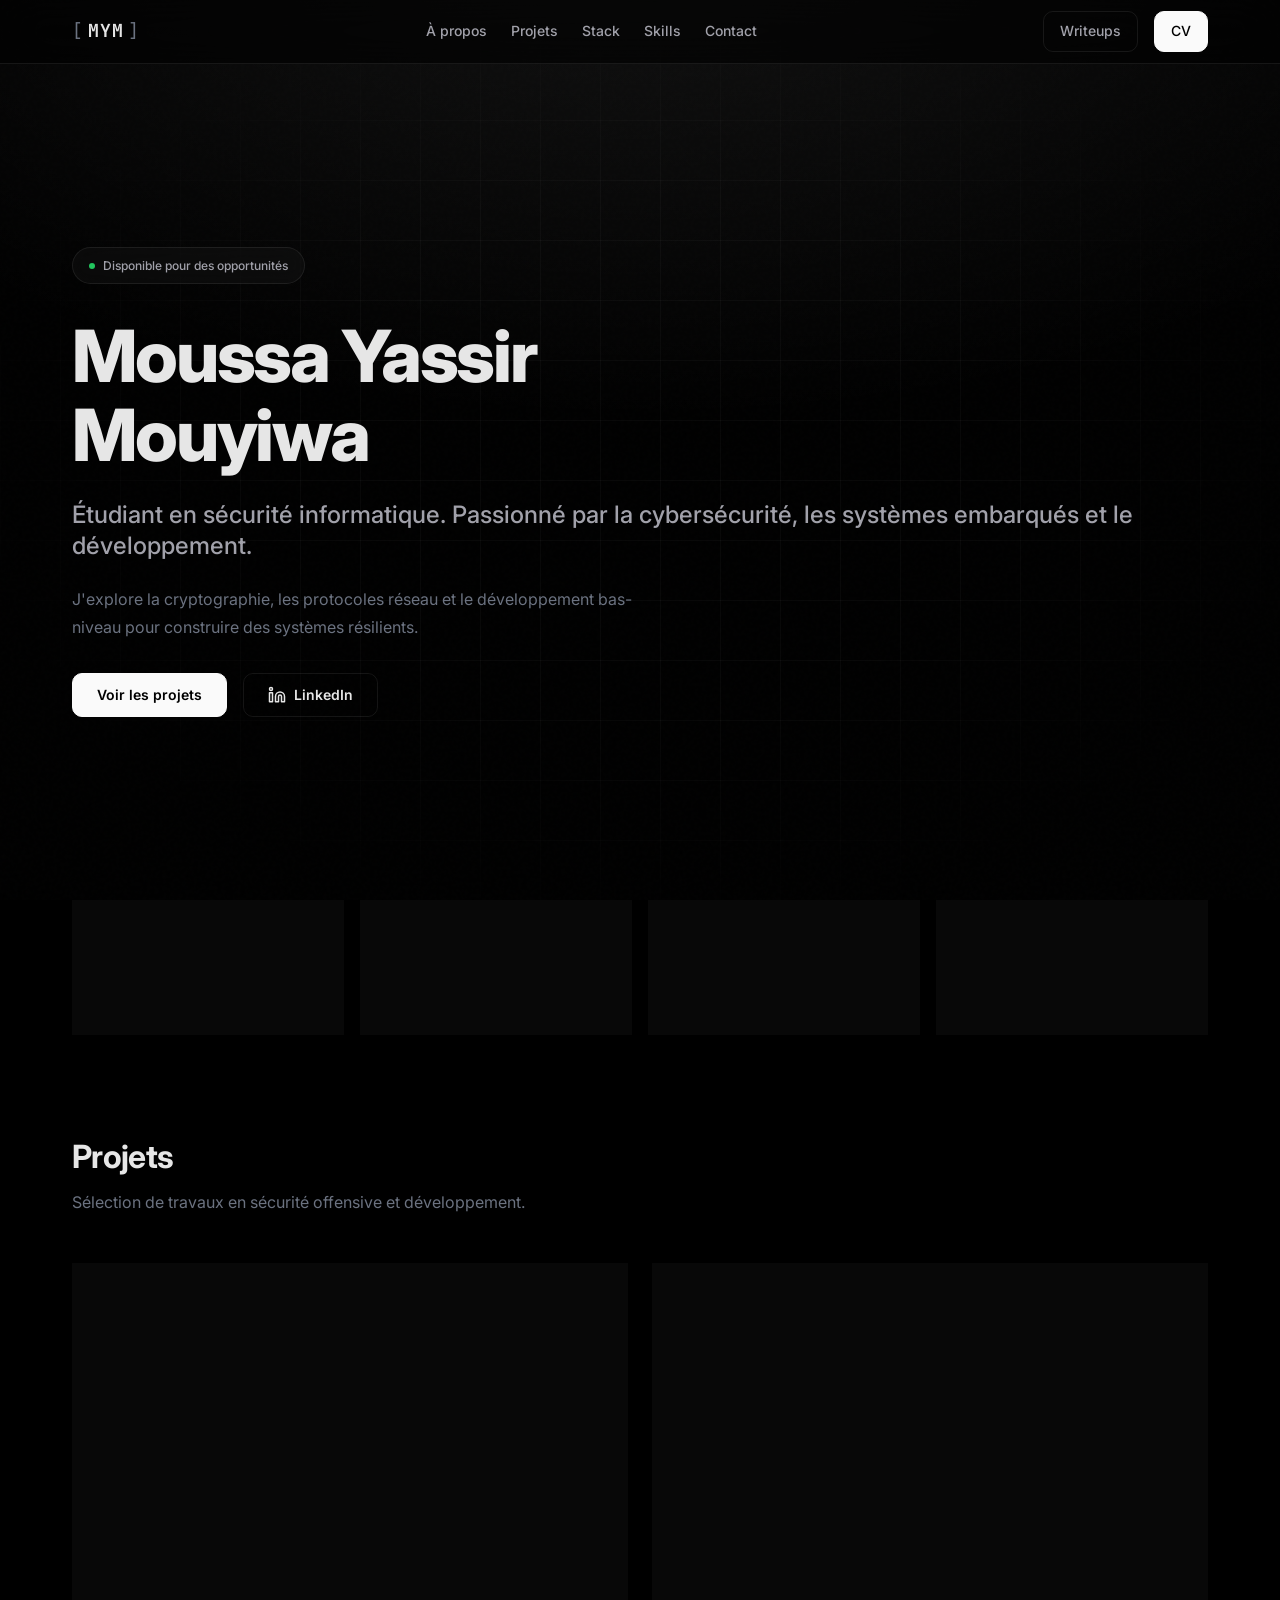
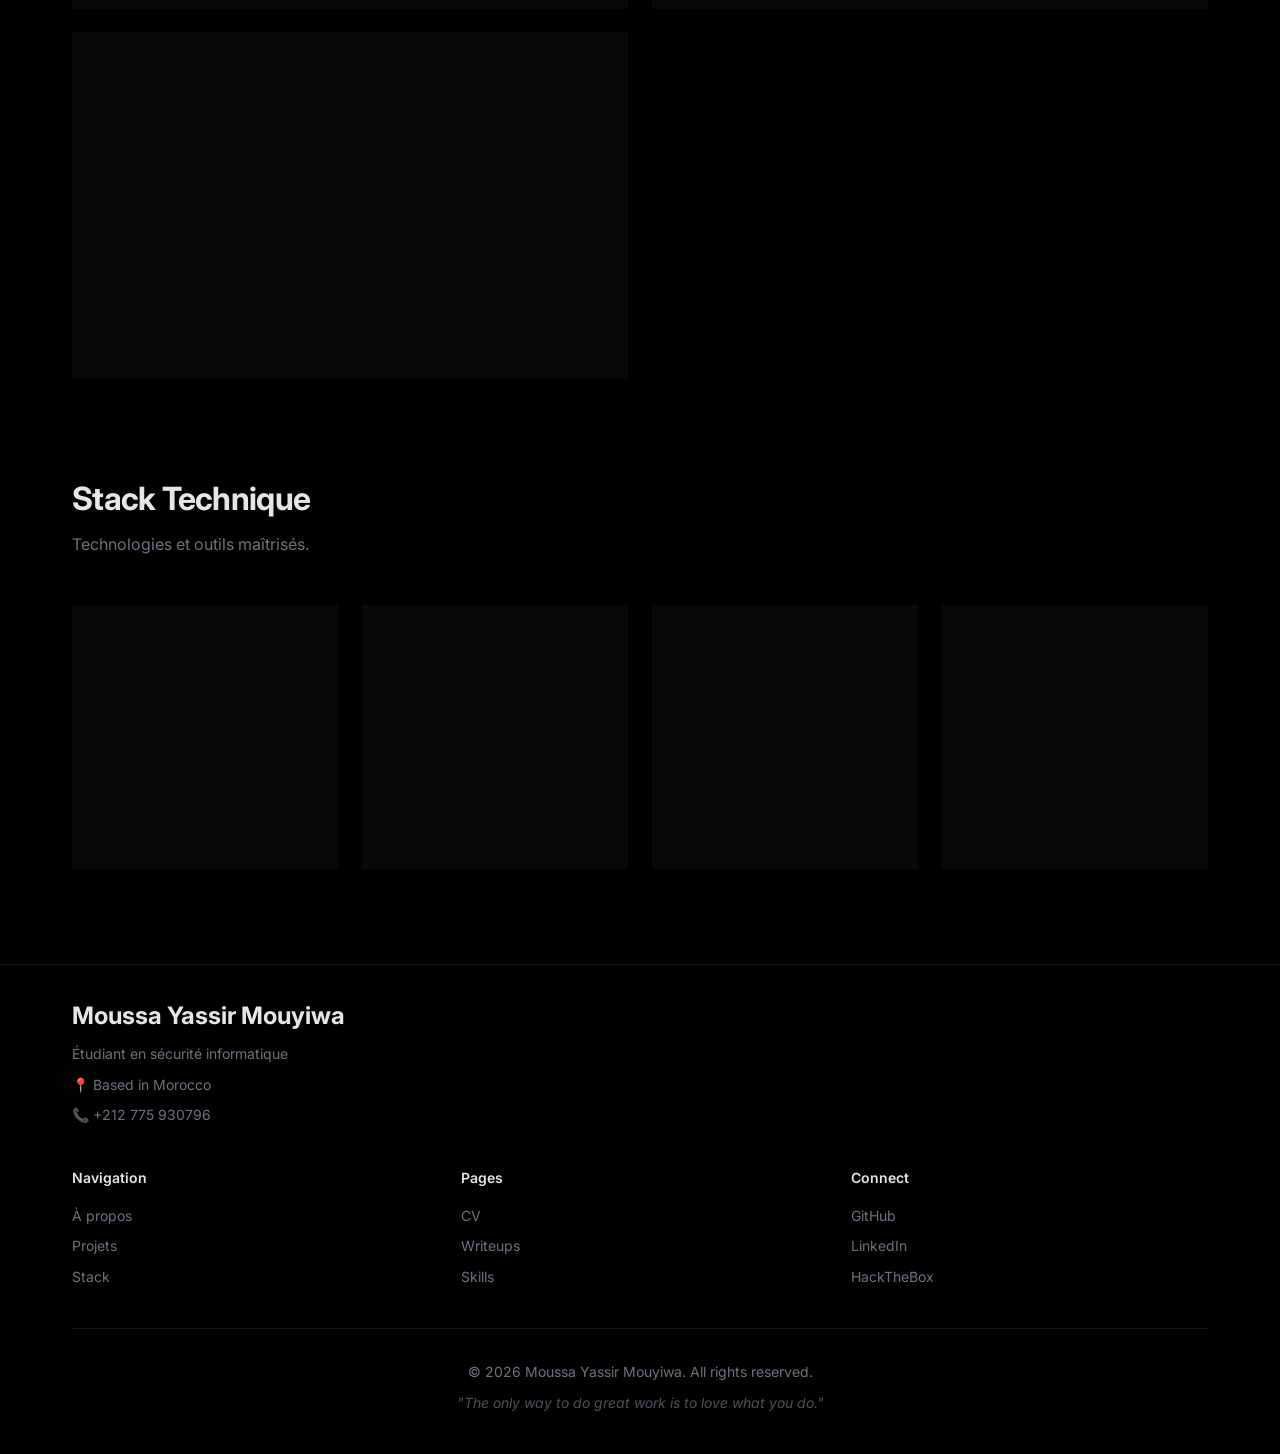
==== commit a68d986a: "Update portfolio: skills page, Pentesting tools, phone, LinkedIn" ====
--- a/index.html
+++ b/index.html
@@ -3,17 +3,16 @@
 <head>
   <meta charset="UTF-8">
   <meta name="viewport" content="width=device-width, initial-scale=1.0">
-  <title>Moussa Yassir Mouyiwa — Portfolio</title>
-  <meta name="description" content="Portfolio de Moussa Yassir Mouyiwa — Cybersécurité embarquée, Web et réseaux.">
+  <title>Moussa Yassir Mouyiwa — Security Researcher & Software Engineer</title>
+  <meta name="description" content="Portfolio de Moussa Yassir Mouyiwa — Security researcher & software engineer focused on offensive security, embedded systems, and high-performance tooling.">
   <link rel="preconnect" href="https://fonts.googleapis.com">
   <link rel="preconnect" href="https://fonts.gstatic.com" crossorigin>
   <link href="https://fonts.googleapis.com/css2?family=Inter:wght@300;400;500;600;700;800&family=JetBrains+Mono:wght@400;500&display=swap" rel="stylesheet">
   <link rel="stylesheet" href="assets/css/style.css">
-  <link rel="stylesheet" href="assets/css/avatar.css">
 </head>
 <body>
 
-  <!-- Background Grid + Gradient -->
+  <!-- Background Effects -->
   <div class="bg-grid" aria-hidden="true"></div>
   <div class="bg-gradient" aria-hidden="true"></div>
   <div class="noise-overlay" aria-hidden="true"></div>
@@ -25,29 +24,15 @@
         <span class="logo-bracket">[</span>MYM<span class="logo-bracket">]</span>
       </a>
       <nav class="main-nav" aria-label="Navigation principale">
-        <a href="#about" data-fr="À propos" data-en="About">À propos</a>
-        <a href="#projects" data-fr="Projets" data-en="Projects">Projets</a>
-        <a href="#stack" data-fr="Stack" data-en="Stack">Stack</a>
-        <a href="#certs" data-fr="Certifications" data-en="Certifications">Certifications</a>
-        <a href="writeups/" data-fr="My Writeups" data-en="My Writeups">My Writeups</a>
+        <a href="#about">À propos</a>
+        <a href="#projects">Projets</a>
+        <a href="#stack">Stack</a>
+        <a href="./skills/">Skills</a>
+        <a href="#contact">Contact</a>
       </nav>
       <div class="header-actions">
-        <!-- Theme Toggle -->
-        <div class="theme-dropdown" id="themeDropdown">
-          <button class="theme-toggle-btn" id="themeBtn" aria-label="Changer de thème" title="Thème">
-            <svg width="18" height="18" viewBox="0 0 24 24" fill="none" stroke="currentColor" stroke-width="2" stroke-linecap="round" stroke-linejoin="round"><circle cx="12" cy="12" r="5"/><path d="M12 1v2M12 21v2M4.22 4.22l1.42 1.42M18.36 18.36l1.42 1.42M1 12h2M21 12h2M4.22 19.78l1.42-1.42M18.36 5.64l1.42-1.42"/></svg>
-          </button>
-          <div class="theme-options" id="themeOptions">
-            <button class="theme-opt active" data-theme="dark" title="Dark">Dark</button>
-            <button class="theme-opt" data-theme="light" title="Light">Light</button>
-          </div>
-        </div>
-        <button class="lang-toggle" id="langToggle" aria-label="Changer de langue" title="FR / EN">
-          <span class="lang-current">FR</span>
-        </button>
-        <button class="menu-toggle" id="menuToggle" aria-label="Ouvrir le menu" aria-expanded="false">
-          <span></span><span></span><span></span>
-        </button>
+        <a href="./writeups/" class="btn-header">Writeups</a>
+        <a href="./cv/" class="btn-header btn-header-primary">CV</a>
       </div>
     </div>
   </header>
@@ -55,210 +40,73 @@
   <main>
     <!-- Hero -->
     <section class="hero" id="about">
-      <div class="container hero-container">
-        <div class="hero-content">
-          <div class="hero-badge reveal">
-            <span class="badge-dot" aria-hidden="true"></span>
-            <span data-fr="Disponible pour des opportunités" data-en="Open to opportunities">Disponible pour des opportunités</span>
-          </div>
-          <h1 class="hero-title reveal" data-delay="100">
-            <span class="line">Moussa Yassir</span>
-            <span class="line">Mouyiwa</span>
-          </h1>
-          <p class="hero-subtitle reveal" data-delay="200" data-fr="Cybersécurité embarquée, Web et réseaux." data-en="Embedded cybersecurity, Web and networks.">
-            Cybersécurité embarquée, Web et réseaux.
-          </p>
-          <p class="hero-slogan reveal" data-delay="250" data-fr="Break the system to understand it, to build the ones that are solid." data-en="Break the system to understand it, to build the ones that are solid.">
-            "Break the system to understand it, to build the ones that are solid."
-          </p>
-          <p class="hero-desc reveal" data-delay="300" data-fr="Étudiant en cybersécurité embarquée, Web et réseaux." data-en="Student in embedded cybersecurity, Web and networks.">
-            Étudiant en cybersécurité embarquée, Web et réseaux.
-          </p>
-          <div class="hero-actions reveal" data-delay="400">
-            <a href="#projects" class="btn btn-primary" data-fr="Voir les projets" data-en="View projects">Voir les projets</a>
-            <a href="https://github.com/yassirmouyiwa" target="_blank" rel="noopener noreferrer" class="btn btn-ghost btn-icon">
-              <svg width="18" height="18" viewBox="0 0 24 24" fill="currentColor" aria-hidden="true"><path d="M12 0c-6.626 0-12 5.373-12 12 0 5.302 3.438 9.8 8.207 11.387.599.111.793-.261.793-.577v-2.234c-3.338.726-4.033-1.416-4.033-1.416-.546-1.387-1.333-1.756-1.333-1.756-1.089-.745.083-.729.083-.729 1.205.084 1.839 1.237 1.839 1.237 1.07 1.834 2.807 1.304 3.492.997.107-.775.418-1.305.762-1.604-2.665-.305-5.467-1.334-5.467-5.931 0-1.311.469-2.381 1.236-3.221-.124-.303-.535-1.524.117-3.176 0 0 1.008-.322 3.301 1.23.957-.266 1.983-.399 3.003-.404 1.02.005 2.047.138 3.006.404 2.291-1.552 3.297-1.23 3.297-1.23.653 1.653.242 2.874.118 3.176.77.84 1.235 1.911 1.235 3.221 0 4.609-2.807 5.624-5.479 5.921.43.372.823 1.102.823 2.222v3.293c0 .319.192.694.801.576 4.765-1.589 8.199-6.086 8.199-11.386 0-6.627-5.373-12-12-12z"/></svg>
-              <span>GitHub</span>
-            </a>
-            <a href="https://www.linkedin.com/in/yassir-mouyiwa/" target="_blank" rel="noopener noreferrer" class="btn btn-ghost btn-icon">
-              <svg width="18" height="18" viewBox="0 0 24 24" fill="none" stroke="currentColor" stroke-width="2" stroke-linecap="round" stroke-linejoin="round" aria-hidden="true"><path d="M16 8a6 6 0 0 1 6 6v7h-4v-7a2 2 0 0 0-2-2 2 2 0 0 0-2 2v7h-4v-7a6 6 0 0 1 6-6z"/><rect x="2" y="9" width="4" height="12"/><circle cx="4" cy="4" r="2"/></svg>
-              <span>LinkedIn</span>
-            </a>
-          </div>
-        </div>
-        <!-- Cyber Japanese Avatar — Pure CSS 2D -->
-        <div class="hero-avatar-area reveal" data-delay="300">
-          <div class="cyber-avatar" aria-label="Avatar cyber japanese anime">
-            <div class="avatar-breath-shadow"></div>
-
-            <!-- Torso / Shoulders -->
-            <div class="avatar-torso">
-              <div class="avatar-collar"></div>
-            </div>
-
-            <!-- Neck -->
-            <div class="avatar-neck"></div>
-
-            <!-- Head container -->
-            <div class="avatar-head">
-              <!-- Hair behind -->
-              <div class="avatar-hair">
-                <div class="avatar-hair-l"></div>
-                <div class="avatar-hair-r"></div>
-              </div>
-
-              <!-- Hair bangs -->
-              <div class="avatar-bangs"></div>
-
-              <!-- Hair accent line -->
-              <div class="avatar-hair-accent"></div>
-
-              <!-- Japanese text -->
-              <div class="avatar-text">電子 · セキュリティ</div>
-
-              <!-- Head / Face -->
-              <div class="avatar-face"></div>
-
-              <!-- Cyber visor strip -->
-              <div class="avatar-visor"></div>
-
-              <!-- Eyebrows -->
-              <div class="avatar-eyebrow l"></div>
-              <div class="avatar-eyebrow r"></div>
-
-              <!-- Eyes -->
-              <div class="avatar-eye l">
-                <div class="avatar-eye-bg"></div>
-                <div class="avatar-iris"></div>
-                <div class="avatar-pupil"></div>
-                <div class="avatar-eye-shine"></div>
-                <div class="avatar-eye-shine-2"></div>
-              </div>
-              <div class="avatar-eye r">
-                <div class="avatar-eye-bg"></div>
-                <div class="avatar-iris"></div>
-                <div class="avatar-pupil"></div>
-                <div class="avatar-eye-shine"></div>
-                <div class="avatar-eye-shine-2"></div>
-              </div>
-
-              <!-- Nose -->
-              <div class="avatar-nose">
-                <div class="avatar-nose-tip">
-                  <div class="avatar-nostril l"></div>
-                  <div class="avatar-nostril r"></div>
-                </div>
-              </div>
-
-              <!-- Mouth — Animated smile -->
-              <div class="avatar-mouth">
-                <div class="avatar-lips">
-                  <div class="avatar-lip-top"></div>
-                  <div class="avatar-lip-bot"></div>
-                </div>
-                <div class="avatar-mouth-corner l"></div>
-                <div class="avatar-mouth-corner r"></div>
-              </div>
-
-              <!-- Blush -->
-              <div class="avatar-blush l"></div>
-              <div class="avatar-blush r"></div>
-
-              <!-- Ears -->
-              <div class="avatar-ear l"></div>
-              <div class="avatar-ear r"></div>
-
-              <!-- Circuit accents -->
-              <div class="avatar-circuit l"></div>
-              <div class="avatar-circuit r"></div>
-
-              <!-- Hologram dot -->
-              <div class="avatar-holo"></div>
-            </div>
-
-            <!-- Floating particles -->
-            <div class="avatar-particle p1"></div>
-            <div class="avatar-particle p2"></div>
-            <div class="avatar-particle p3"></div>
-            <div class="avatar-particle p4"></div>
-            <div class="avatar-particle p5"></div>
-          </div>
-        </div>
-      </div>
-    </section>
-
-    <!-- Stats / Quick Info -->
+      <div class="container">
+        <div class="hero-badge reveal">
+          <span class="badge-dot" aria-hidden="true"></span>
+          <span>Disponible pour des opportunités</span>
+        </div>
+        <h1 class="hero-title reveal" data-delay="100">
+          <span class="line">Moussa Yassir</span>
+          <span class="line">Mouyiwa</span>
+        </h1>
+        <p class="hero-subtitle reveal" data-delay="200">
+          Étudiant en sécurité informatique. Passionné par la cybersécurité, les systèmes embarqués et le développement.
+        </p>
+        <p class="hero-desc reveal" data-delay="300">
+          J'explore la cryptographie, les protocoles réseau et le développement bas-niveau pour construire des systèmes résilients.
+        </p>
+        <div class="hero-actions reveal" data-delay="400">
+          <a href="#projects" class="btn btn-primary">Voir les projets</a>
+          <a href="https://www.linkedin.com/in/yassir-mouyiwa" target="_blank" rel="noopener noreferrer" class="btn btn-ghost">
+            <svg width="18" height="18" viewBox="0 0 24 24" fill="none" stroke="currentColor" stroke-width="2" stroke-linecap="round" stroke-linejoin="round" aria-hidden="true"><path d="M16 8a6 6 0 0 1 6 6v7h-4v-7a2 2 0 0 0-2-2 2 2 0 0 0-2 2v7h-4v-7a6 6 0 0 1 6-6z"/><rect x="2" y="9" width="4" height="12"/><circle cx="4" cy="4" r="2"/></svg>
+            <span>LinkedIn</span>
+          </a>
+        </div>
+      </div>
+    </section>
+
+    <!-- Stats -->
     <section class="stats" aria-label="Quick stats">
       <div class="container stats-grid">
         <div class="stat-card reveal">
           <span class="stat-number">3</span>
-          <span class="stat-label" data-fr="Projets" data-en="Projects">Projets</span>
+          <span class="stat-label">Projets</span>
         </div>
         <div class="stat-card reveal" data-delay="100">
-          <span class="stat-number" id="certCount">--</span>
-          <span class="stat-label" data-fr="Certifications" data-en="Certifications">Certifications</span>
+          <span class="stat-number">2</span>
+          <span class="stat-label">Langues (FR/EN)</span>
         </div>
         <div class="stat-card reveal" data-delay="200">
-          <span class="stat-number" id="xpCount">1</span>
-          <span class="stat-label" data-fr="Année d'exp." data-en="Year exp.">Année d'exp.</span>
-        </div>
-      </div>
-    </section>
-
-    <!-- Certifications & CV Section -->
-    <section class="certs" id="certs">
-      <div class="container">
-        <div class="section-header reveal">
-          <h2 data-fr="Certifications & CV" data-en="Certifications & CV">Certifications & CV</h2>
-          <p data-fr="Mes certifications et mon parcours professionnel." data-en="My certifications and professional journey.">Mes certifications et mon parcours professionnel.</p>
-        </div>
-        <div class="certs-grid reveal" data-delay="100">
-          <div class="cert-card">
-            <div class="cert-icon">
-              <svg width="32" height="32" viewBox="0 0 24 24" fill="none" stroke="currentColor" stroke-width="2" stroke-linecap="round" stroke-linejoin="round"><path d="M14 2H6a2 2 0 0 0-2 2v16a2 2 0 0 0 2 2h12a2 2 0 0 0 2-2V8z"/><polyline points="14 2 14 8 20 8"/><line x1="16" y1="13" x2="8" y2="13"/><line x1="16" y1="17" x2="8" y2="17"/><polyline points="10 9 9 9 8 9"/></svg>
-            </div>
-            <h3 data-fr="Mon CV" data-en="My Resume">Mon CV</h3>
-            <p data-fr="Consultez mon CV pour découvrir mon parcours académique et professionnel." data-en="View my resume to discover my academic and professional journey.">Consultez mon CV pour découvrir mon parcours académique et professionnel.</p>
-            <a href="cv/" class="link-arrow" data-fr="Voir mon CV →" data-en="View my resume →">Voir mon CV →</a>
-          </div>
-          <div class="cert-card">
-            <div class="cert-icon">
-              <svg width="32" height="32" viewBox="0 0 24 24" fill="none" stroke="currentColor" stroke-width="2" stroke-linecap="round" stroke-linejoin="round"><rect x="3" y="3" width="18" height="18" rx="2" ry="2"/><line x1="9" y1="9" x2="15" y2="15"/><line x1="15" y1="9" x2="9" y2="15"/></svg>
-            </div>
-            <h3 data-fr="Certifications" data-en="Certifications">Certifications</h3>
-            <p data-fr="Liste de mes certifications en cybersécurité et réseaux." data-en="List of my certifications in cybersecurity and networks.">Liste de mes certifications en cybersécurité et réseaux.</p>
-            <a href="certifications/" class="link-arrow" data-fr="Voir mes certifications →" data-en="View my certifications →">Voir mes certifications →</a>
-          </div>
-          <div class="cert-card">
-            <div class="cert-icon">
-              <svg width="32" height="32" viewBox="0 0 24 24" fill="none" stroke="currentColor" stroke-width="2" stroke-linecap="round" stroke-linejoin="round"><path d="M22 11.08V12a10 10 0 1 1-5.93-9.14"/><polyline points="22 4 12 14.01 9 11.01"/></svg>
-            </div>
-            <h3 data-fr="Compétences" data-en="Skills">Compétences</h3>
-            <p data-fr="Langues : Français, Anglais, Arabe. Soft skills et compétences transverses." data-en="Languages: French, English, Arabic. Soft skills and cross-functional skills.">Langues : Français, Anglais, Arabe. Soft skills et compétences transverses.</p>
-            <a href="profile/" class="link-arrow" data-fr="Voir mon profil →" data-en="View my profile →">Voir mon profil →</a>
-          </div>
-        </div>
-      </div>
-    </section>
-
-    <!-- Featured Projects -->
+          <span class="stat-number">5+</span>
+          <span class="stat-label">Outils sécurité</span>
+        </div>
+        <div class="stat-card reveal" data-delay="300">
+          <span class="stat-number">0</span>
+          <span class="stat-label">Certifications</span>
+        </div>
+      </div>
+    </section>
+
+    <!-- Projects -->
     <section class="projects" id="projects">
       <div class="container">
         <div class="section-header reveal">
-          <h2 data-fr="Projets" data-en="Projects">Projets</h2>
-          <p data-fr="Sélection de travaux académiques et personnels." data-en="A selection of academic and personal work.">Sélection de travaux académiques et personnels.</p>
+          <h2>Projets</h2>
+          <p>Sélection de travaux en sécurité offensive et développement.</p>
         </div>
         <div class="projects-grid">
+          
           <!-- Project 1: Protocoles de Routage -->
           <article class="project-card reveal" data-delay="100">
             <div class="project-top">
-              <span class="project-tag academic" data-fr="Académique" data-en="Academic">Académique</span>
-              <div class="project-icon" aria-hidden="true">
-                <svg width="24" height="24" viewBox="0 0 24 24" fill="none" stroke="currentColor" stroke-width="2" stroke-linecap="round" stroke-linejoin="round"><rect x="2" y="3" width="20" height="14" rx="2" ry="2"/><line x1="8" y1="21" x2="16" y2="21"/><line x1="12" y1="17" x2="12" y2="21"/></svg>
-              </div>
+              <span class="project-tag academic">Académique</span>
+              <span class="project-status public">Public</span>
+            </div>
+            <div class="project-icon" aria-hidden="true">
+              <svg width="24" height="24" viewBox="0 0 24 24" fill="none" stroke="currentColor" stroke-width="2"><rect x="2" y="3" width="20" height="14" rx="2"/><line x1="8" y1="21" x2="16" y2="21"/><line x1="12" y1="17" x2="12" y2="21"/></svg>
             </div>
             <h3 class="project-title">Protocoles de Routage</h3>
-            <p class="project-desc" data-fr="Simulation et analyse de RIPv1, RIPv2, OSPF et routage statique sous Cisco Packet Tracer. Rapports de configuration et tests de connectivité inter-VLAN." data-en="Simulation and analysis of RIPv1, RIPv2, OSPF and static routing under Cisco Packet Tracer. Configuration reports and inter-VLAN connectivity tests.">Simulation et analyse de RIPv1, RIPv2, OSPF et routage statique sous Cisco Packet Tracer. Rapports de configuration et tests de connectivité inter-VLAN.</p>
+            <p class="project-desc">Simulation et analyse de RIPv1, RIPv2, OSPF et routage statique sous Cisco Packet Tracer. Labs complets avec topologies et rapports de configuration.</p>
             <div class="project-stack">
               <span class="pill">Cisco Packet Tracer</span>
               <span class="pill">RIP</span>
@@ -266,42 +114,21 @@
               <span class="pill">VLAN</span>
             </div>
             <div class="project-links">
-               <a href="https://github.com/yassirmouyiwa/cisco-routing-packet-tracer" target="_blank" rel="noopener noreferrer" class="link-arrow" data-fr="Voir sur GitHub →" data-en="View on GitHub →">Voir sur GitHub →</a>
+              <a href="https://github.com/yassirmouyiwa/cisco-routing-packet-tracer" target="_blank" rel="noopener noreferrer" class="link-arrow">Voir sur GitHub →</a>
             </div>
           </article>
 
-          <!-- Project 2: NetScan API — DEV -->
-          <article class="project-card reveal" data-delay="150">
-            <div class="project-top">
-              <span class="project-tag dev" data-fr="En développement" data-en="In Development">En développement</span>
-              <div class="project-icon" aria-hidden="true">
-                <svg width="24" height="24" viewBox="0 0 24 24" fill="none" stroke="currentColor" stroke-width="2" stroke-linecap="round" stroke-linejoin="round"><path d="M5 12h14"/><path d="M12 5l7 7-7 7"/></svg>
-              </div>
-            </div>
-            <h3 class="project-title">NetScan API</h3>
-            <p class="project-desc" data-fr="Application Python d'une suite d'outils de réseau : analyse de domaines, scan de ports, WHOIS, DNS Lookup et géolocalisation IP. Codé en Python avec Tkinter/CTk." data-en="Python application of a network tools suite: domain analysis, port scanning, WHOIS, DNS Lookup and IP geolocation. Built with Python using Tkinter/CTk.">Application Python d'une suite d'outils de réseau : analyse de domaines, scan de ports, WHOIS, DNS Lookup et géolocalisation IP. Codé en Python avec Tkinter/CTk.</p>
-            <div class="project-stack">
-              <span class="pill">Python</span>
-              <span class="pill">Tkinter</span>
-              <span class="pill">CTk</span>
-              <span class="pill">Socket</span>
-              <span class="pill">API</span>
-            </div>
-          </article>
-
-          <!-- Project 3: Encryption Scrypt — OFFENSIF / PRIVÉ -->
+          <!-- Project 2: Encryption Scrypt -->
           <article class="project-card reveal" data-delay="200">
             <div class="project-top">
-              <div class="project-tags">
-                <span class="project-tag offensive" data-fr="Offensif" data-en="Offensive">Offensif</span>
-                <span class="project-tag restricted" data-fr="Accès sur demande" data-en="Request Access">Accès sur demande</span>
-              </div>
-              <div class="project-icon" aria-hidden="true">
-                <svg width="24" height="24" viewBox="0 0 24 24" fill="none" stroke="currentColor" stroke-width="2" stroke-linecap="round" stroke-linejoin="round"><rect x="3" y="11" width="18" height="11" rx="2" ry="2"/><path d="M7 11V7a5 5 0 0 1 10 0v4"/></svg>
-              </div>
+              <span class="project-tag offensive">Offensif</span>
+              <span class="project-status private">Private</span>
+            </div>
+            <div class="project-icon" aria-hidden="true">
+              <svg width="24" height="24" viewBox="0 0 24 24" fill="none" stroke="currentColor" stroke-width="2"><rect x="3" y="11" width="18" height="11" rx="2"/><path d="M7 11V7a5 5 0 0110 0v4"/></svg>
             </div>
             <h3 class="project-title">Encryption with Scrypt</h3>
-            <p class="project-desc" data-fr="Implémentation Python d'un chiffrement de fichiers basé sur Scrypt (KDF) et Fernet. Support du chiffrement récursif de dossiers avec gestion de sel. Repo privé — accès sur demande." data-en="Python implementation of file encryption based on Scrypt (KDF) and Fernet. Supports recursive folder encryption with salt management. Private repo — access on request.">Implémentation Python d'un chiffrement de fichiers basé sur Scrypt (KDF) et Fernet. Support du chiffrement récursif de dossiers avec gestion de sel. Repo privé — accès sur demande.</p>
+            <p class="project-desc">Implémentation Python d'un chiffrement de fichiers basé sur Scrypt (KDF) et Fernet. Chiffrement récursif de dossiers avec gestion de sel.</p>
             <div class="project-stack">
               <span class="pill">Python</span>
               <span class="pill">Cryptography</span>
@@ -309,96 +136,142 @@
               <span class="pill">Fernet</span>
             </div>
             <div class="project-links">
-              <a href="mailto:yassirmoussa754@gmail.com?subject=Requête%20d'accès%20-%20Encryption%20with%20Scrypt" class="link-arrow" data-fr="Requête d'accès →" data-en="Request access →">Requête d'accès →</a>
+              <a href="mailto:yassirmoussa754@gmail.com" class="link-arrow">Demander l'accès →</a>
             </div>
           </article>
 
-        </div>
-      </div>
-    </section>
-
-    <!-- Stack -->
+          <!-- Project 3: NetScan API -->
+          <article class="project-card reveal" data-delay="300">
+            <div class="project-top">
+              <span class="project-tag academic">Académique</span>
+              <span class="project-status dev">En Développement</span>
+            </div>
+            <div class="project-icon" aria-hidden="true">
+              <svg width="24" height="24" viewBox="0 0 24 24" fill="none" stroke="currentColor" stroke-width="2"><circle cx="12" cy="12" r="10"/><line x1="2" y1="12" x2="22" y2="12"/><path d="M12 2a15.3 15.3 0 014 10 15.3 15.3 0 01-4 10 15.3 15.3 0 01-4-10 15.3 15.3 0 014-10z"/></svg>
+            </div>
+            <h3 class="project-title">NetScan API</h3>
+            <p class="project-desc">API de scan réseau et reconnaissance pour pentesting. Collecte d'informations sur les hôtes, services ouverts et vulnérabilités potentielles.</p>
+            <div class="project-stack">
+              <span class="pill">Python</span>
+              <span class="pill">API</span>
+              <span class="pill">Network</span>
+              <span class="pill">Pentesting</span>
+            </div>
+            <div class="project-links">
+              <a href="mailto:yassirmoussa754@gmail.com" class="link-arrow">Demander l'accès →</a>
+            </div>
+          </article>
+
+        </div>
+      </div>
+    </section>
+
+    <!-- Stack / Skills -->
     <section class="stack" id="stack">
       <div class="container">
         <div class="section-header reveal">
-          <h2 data-fr="Stack Technique" data-en="Tech Stack">Stack Technique</h2>
-          <p data-fr="Outils et technologies que j'utilise au quotidien." data-en="Tools and technologies I use on a daily basis.">Outils et technologies que j'utilise au quotidien.</p>
-        </div>
-        <div class="stack-grid reveal" data-delay="100">
-          <div class="stack-category">
-            <h4 data-fr="Langages" data-en="Languages">Langages</h4>
-            <div class="stack-items">
-              <span class="pill pill-lg">Python</span>
-              <span class="pill pill-lg">C</span>
-              <span class="pill pill-lg">C++</span>
-              <span class="pill pill-lg">Bash</span>
-            </div>
-          </div>
-          <div class="stack-category">
-            <h4 data-fr="Sécurité & Réseau" data-en="Security & Network">Sécurité & Réseau</h4>
-            <div class="stack-items">
-              <span class="pill pill-lg">Wireshark</span>
-              <span class="pill pill-lg">Nmap</span>
-              <span class="pill pill-lg">Cisco PT</span>
-            </div>
-          </div>
-          <div class="stack-category">
-            <h4 data-fr="Systèmes & Outils" data-en="Systems & Tools">Systèmes & Outils</h4>
-            <div class="stack-items">
-              <span class="pill pill-lg">Linux</span>
-              <span class="pill pill-lg">Git</span>
-              <span class="pill pill-lg">VS Code</span>
-            </div>
-          </div>
-          <div class="stack-category">
-            <h4 data-fr="Intérêts" data-en="Interests">Intérêts</h4>
-            <div class="stack-items">
-              <span class="pill pill-lg">Cryptographie</span>
-              <span class="pill pill-lg">Reverse</span>
-              <span class="pill pill-lg">Forensics</span>
-              <span class="pill pill-lg">IoT</span>
-            </div>
-          </div>
-        </div>
-      </div>
-    </section>
-
-    <!-- Certifications -->
-    <section class="certs" id="certs">
-      <div class="container">
-        <div class="section-header reveal">
-          <h2 data-fr="Certifications" data-en="Certifications">Certifications</h2>
-          <p data-fr="Mes certifications en cybersécurité et réseaux." data-en="My certifications in cybersecurity and networking.">Mes certifications en cybersécurité et réseaux.</p>
-        </div>
-        <div style="display:flex; justify-content:center; margin-top:24px;">
-          <div style="text-align:center;">
-            <div style="font-size:48px; font-weight:700; color:hsl(var(--accent)); line-height:1;">--</div>
-            <div style="margin-top:8px;" data-fr="Certifications obtenues" data-en="Certifications earned">Certifications obtenues</div>
-          </div>
-        </div>
-      </div>
-    </section>
-
-    <!-- Contact / CTA -->
-    <section class="contact" id="contact">
-      <div class="container contact-inner reveal">
-        <h2 data-fr="Intéressé par un projet ou une collaboration ?" data-en="Interested in a project or collaboration?">Intéressé par un projet ou une collaboration ?</h2>
-        <p data-fr="Disponible pour des stages, des collaborations académiques ou des projets open-source dans le domaine de la cybersécurité." data-en="Available for internships, academic collaborations or open-source projects in the field of cybersecurity.">Disponible pour des stages, des collaborations académiques ou des projets open-source dans le domaine de la cybersécurité.</p>
-        <div class="contact-actions">
-          <a href="mailto:yassirmoussa754@gmail.com" class="btn btn-primary" data-fr="Me contacter" data-en="Contact me">Me contacter</a>
-          <a href="https://github.com/yassirmouyiwa" target="_blank" rel="noopener noreferrer" class="btn btn-ghost btn-icon">
-            <svg width="18" height="18" viewBox="0 0 24 24" fill="currentColor" aria-hidden="true"><path d="M12 0c-6.626 0-12 5.373-12 12 0 5.302 3.438 9.8 8.207 11.387.599.111.793-.261.793-.577v-2.234c-3.338.726-4.033-1.416-4.033-1.416-.546-1.387-1.333-1.756-1.333-1.756-1.089-.745.083-.729.083-.729 1.205.084 1.839 1.237 1.839 1.237 1.07 1.834 2.807 1.304 3.492.997.107-.775.418-1.305.762-1.604-2.665-.305-5.467-1.334-5.467-5.931 0-1.311.469-2.381 1.236-3.221-.124-.303-.535-1.524.117-3.176 0 0 1.008-.322 3.301 1.23.957-.266 1.983-.399 3.003-.404 1.02.005 2.047.138 3.006.404 2.291-1.552 3.297-1.23 3.297-1.23.653 1.653.242 2.874.118 3.176.77.84 1.235 1.911 1.235 3.221 0 4.609-2.807 5.624-5.479 5.921.43.372.823 1.102.823 2.222v3.293c0 .319.192.694.801.576 4.765-1.589 8.199-6.086 8.199-11.386 0-6.627-5.373-12-12-12z"/></svg>
-            <span>GitHub</span>
-          </a>
-          <a href="https://www.linkedin.com/in/yassir-mouyiwa/" target="_blank" rel="noopener noreferrer" class="btn btn-ghost btn-icon">
-            <svg width="18" height="18" viewBox="0 0 24 24" fill="none" stroke="currentColor" stroke-width="2" stroke-linecap="round" stroke-linejoin="round" aria-hidden="true"><path d="M16 8a6 6 0 0 1 6 6v7h-4v-7a2 2 0 0 0-2-2 2 2 0 0 0-2 2v7h-4v-7a6 6 0 0 1 6-6z"/><rect x="2" y="9" width="4" height="12"/><circle cx="4" cy="4" r="2"/></svg>
-            <span>LinkedIn</span>
-          </a>
-        </div>
-      </div>
-    </section>
+          <h2>Stack Technique</h2>
+          <p>Technologies et outils maîtrisés.</p>
+        </div>
+        <div class="stack-grid reveal">
+          
+          <div class="stack-category">
+            <h4 class="stack-title">
+              <svg width="20" height="20" viewBox="0 0 24 24" fill="none" stroke="currentColor" stroke-width="2"><path d="M12 22s8-4 8-10V5l-8-3-8 3v7c0 6 8 10 8 10z"/></svg>
+              Pentesting
+            </h4>
+            <div class="stack-pills">
+              <span class="pill">Vulnerability Research</span>
+              <span class="pill">Protocol Fuzzing</span>
+              <span class="pill">CTF</span>
+              <span class="pill">Custom Tooling</span>
+            </div>
+          </div>
+
+          <div class="stack-category">
+            <h4 class="stack-title">
+              <svg width="20" height="20" viewBox="0 0 24 24" fill="none" stroke="currentColor" stroke-width="2"><polyline points="16 18 22 12 16 6"/><polyline points="8 6 2 12 8 18"/></svg>
+              Programming
+            </h4>
+            <div class="stack-pills">
+              <span class="pill">Python</span>
+              <span class="pill">C</span>
+              <span class="pill">C++</span>
+              <span class="pill">Bash</span>
+            </div>
+          </div>
+
+          <div class="stack-category">
+            <h4 class="stack-title">
+              <svg width="20" height="20" viewBox="0 0 24 24" fill="none" stroke="currentColor" stroke-width="2"><path d="M14.7 6.3a1 1 0 000 1.4l1.6 1.6a1 1 0 001.4 0l3.77-3.77a6 6 0 01-7.94 7.94l-6.91 6.91a2.12 2.12 0 01-3-3l6.91-6.91a6 6 0 017.94-7.94l-3.76 3.76z"/></svg>
+              Pentesting Tools
+            </h4>
+            <div class="stack-pills">
+              <span class="pill">Wireshark</span>
+              <span class="pill">Nmap</span>
+              <span class="pill">Burp Suite</span>
+              <span class="pill">Metasploit</span>
+              <span class="pill">Nikto</span>
+              <span class="pill">Gobuster</span>
+              <span class="pill">Kali Linux</span>
+            </div>
+          </div>
+
+          <div class="stack-category">
+            <h4 class="stack-title">
+              <svg width="20" height="20" viewBox="0 0 24 24" fill="none" stroke="currentColor" stroke-width="2"><rect x="2" y="2" width="20" height="8" rx="2"/><rect x="2" y="14" width="20" height="8" rx="2"/></svg>
+              Networks
+            </h4>
+            <div class="stack-pills">
+              <span class="pill">Cisco</span>
+              <span class="pill">OSPF</span>
+              <span class="pill">RIP</span>
+              <span class="pill">VLAN</span>
+              <span class="pill">Firewall</span>
+            </div>
+          </div>
+
+        </div>
+      </div>
+    </section>
+
+    <!-- Contact / Footer -->
+    <footer class="site-footer" id="contact">
+      <div class="container footer-content">
+        <div class="footer-info">
+          <h3>Moussa Yassir Mouyiwa</h3>
+          <p>Étudiant en sécurité informatique</p>
+          <p class="footer-location">📍 Based in Morocco</p>
+          <p class="footer-location">📞 +212 775 930796</p>
+        </div>
+        <div class="footer-links-grid">
+          <div class="footer-column">
+            <h4>Navigation</h4>
+            <a href="#about">À propos</a>
+            <a href="#projects">Projets</a>
+            <a href="#stack">Stack</a>
+          </div>
+          <div class="footer-column">
+            <h4>Pages</h4>
+            <a href="./cv/">CV</a>
+            <a href="./writeups/">Writeups</a>
+            <a href="./skills/">Skills</a>
+          </div>
+          <div class="footer-column">
+            <h4>Connect</h4>
+            <a href="https://github.com/yassirmouyiwa" target="_blank" rel="noopener noreferrer">GitHub</a>
+            <a href="https://www.linkedin.com/in/yassir-mouyiwa" target="_blank" rel="noopener noreferrer">LinkedIn</a>
+            <a href="https://profile.hackthebox.com/profile/019c6d0e-bd46-7238-8cc9-fa9795f9416d" target="_blank" rel="noopener noreferrer">HackTheBox</a>
+          </div>
+        </div>
+        <div class="footer-bottom">
+          <p>© 2026 Moussa Yassir Mouyiwa. All rights reserved.</p>
+          <p class="footer-tagline">"The only way to do great work is to love what you do."</p>
+        </div>
+      </div>
+    </footer>
   </main>
 
   <script src="assets/js/main.js"></script>
 </body>
-</html>
+</html>
--- a/assets/css/style.css
+++ b/assets/css/style.css
@@ -1,386 +1,994 @@
 /* ============================================================
-   Portfolio MYM — Claude Code Inspired Redesign
-   Calm, clean, minimal with subtle motion.
+   Design System — Vercel-style dark portfolio
    ============================================================ */
 
+/* --- CSS Custom Properties (Tokens) --- */
 :root {
-  /* Warm, calm palette inspired by Claude Code */
-  --bg-primary: #fafaf9;
-  --bg-secondary: #f5f5f4;
-  --bg-tertiary: #e7e5e4;
-  --bg-card: #ffffff;
-  --bg-card-hover: #fafaf9;
-  --border-subtle: #e7e5e4;
-  --border-hover: #d6d3d1;
-  --text-primary: #1c1917;
-  --text-secondary: #57534e;
-  --text-muted: #a8a29e;
-  --accent: #7c3aed;
-  --accent-light: rgba(124, 58, 237, 0.08);
-  --accent-hover: #6d28d9;
-  --font-body: 'Inter', -apple-system, sans-serif;
-  --font-mono: 'JetBrains Mono', 'Fira Code', monospace;
+  /* Colors */
+  --bg-primary: #000000;
+  --bg-secondary: #111111;
+  --bg-tertiary: #1a1a1a;
+  --bg-card: rgba(255, 255, 255, 0.03);
+  --bg-card-hover: rgba(255, 255, 255, 0.06);
+  --border-subtle: rgba(255, 255, 255, 0.08);
+  --border-hover: rgba(255, 255, 255, 0.15);
+  --text-primary: #e6e6e6;
+  --text-secondary: #a1a1aa;
+  --text-muted: #6b7280;
+  --text-inverse: #000000;
+  --accent: #fafafa;
+  --accent-hover: #ffffff;
+  --accent-dim: rgba(250, 250, 250, 0.1);
+
+  /* Gradients */
+  --gradient-hero: radial-gradient(ellipse 80% 60% at 50% -10%, rgba(250,250,250,0.08), transparent);
+  --gradient-card: linear-gradient(180deg, rgba(255,255,255,0.05) 0%, rgba(255,255,255,0.01) 100%);
+
+  /* Typography */
+  --font-body: 'Inter', -apple-system, BlinkMacSystemFont, 'Segoe UI', sans-serif;
+  --font-mono: 'JetBrains Mono', 'Fira Code', 'Courier New', monospace;
+  --fs-xs: 0.75rem;
+  --fs-sm: 0.875rem;
+  --fs-base: 1rem;
+  --fs-lg: 1.125rem;
+  --fs-xl: 1.5rem;
+  --fs-2xl: 2rem;
+  --fs-3xl: 2.5rem;
+  --fs-4xl: clamp(2.5rem, 6vw, 4.5rem);
+  --fw-normal: 400;
+  --fw-medium: 500;
+  --fw-semibold: 600;
+  --fw-bold: 700;
+  --fw-extrabold: 800;
+  --lh-tight: 1.1;
+  --lh-snug: 1.3;
+  --lh-normal: 1.6;
+  --lh-relaxed: 1.75;
+
+  /* Spacing */
+  --space-1: 0.25rem;
+  --space-2: 0.5rem;
+  --space-3: 0.75rem;
+  --space-4: 1rem;
+  --space-6: 1.5rem;
+  --space-8: 2rem;
+  --space-12: 3rem;
+  --space-16: 4rem;
+  --space-24: 6rem;
+  --space-32: 8rem;
+
+  /* Border radius */
+  --radius-sm: 6px;
+  --radius-md: 10px;
+  --radius-lg: 16px;
+  --radius-full: 9999px;
+
+  /* Shadows */
+  --shadow-sm: 0 1px 2px rgba(0,0,0,0.3);
+  --shadow-md: 0 4px 12px rgba(0,0,0,0.4);
+  --shadow-lg: 0 12px 40px rgba(0,0,0,0.5);
+  --shadow-glow: 0 0 20px rgba(250,250,250,0.05);
+
+  /* Animation */
+  --duration-fast: 150ms;
+  --duration-normal: 300ms;
+  --duration-slow: 500ms;
+  --ease-out: cubic-bezier(0.16, 1, 0.3, 1);
+  --ease-in-out: cubic-bezier(0.65, 0, 0.35, 1);
+
+  /* Layout */
   --container-max: 1200px;
   --header-height: 64px;
-  --radius: 12px;
-  --shadow-sm: 0 1px 3px rgba(0,0,0,0.06), 0 1px 2px rgba(0,0,0,0.04);
-  --shadow-md: 0 4px 16px rgba(0,0,0,0.08), 0 2px 6px rgba(0,0,0,0.04);
-  --shadow-lg: 0 8px 32px rgba(0,0,0,0.1), 0 4px 12px rgba(0,0,0,0.06);
-  --transition: 0.25s cubic-bezier(0.16, 1, 0.3, 1);
-}
-
-[data-theme="dark"] {
-  --bg-primary: #0c0a09;
-  --bg-secondary: #1c1917;
-  --bg-tertiary: #292524;
-  --bg-card: #1c1917;
-  --bg-card-hover: #292524;
-  --border-subtle: #292524;
-  --border-hover: #44403c;
-  --text-primary: #fafaf9;
-  --text-secondary: #a8a29e;
-  --text-muted: #78716c;
-  --accent: #a78bfa;
-  --accent-light: rgba(167, 139, 250, 0.1);
-  --accent-hover: #c4b5fd;
-  --shadow-sm: 0 1px 3px rgba(0,0,0,0.3), 0 1px 2px rgba(0,0,0,0.2);
-  --shadow-md: 0 4px 16px rgba(0,0,0,0.4), 0 2px 6px rgba(0,0,0,0.2);
-  --shadow-lg: 0 8px 32px rgba(0,0,0,0.5), 0 4px 12px rgba(0,0,0,0.3);
-}
-
-*, *::before, *::after { margin:0; padding:0; box-sizing:border-box; }
-
-html { scroll-behavior:smooth; -webkit-font-smoothing:antialiased; }
+}
+
+/* --- Reset & Base --- */
+*, *::before, *::after {
+  margin: 0;
+  padding: 0;
+  box-sizing: border-box;
+}
+
+html {
+  scroll-behavior: smooth;
+  -webkit-font-smoothing: antialiased;
+  -moz-osx-font-smoothing: grayscale;
+  text-rendering: optimizeLegibility;
+}
 
 body {
   font-family: var(--font-body);
-  font-size: 16px;
-  line-height: 1.6;
-  color: var(--text-primary);
-  background: var(--bg-primary);
+  font-size: var(--fs-base);
+  line-height: var(--lh-normal);
+  color: var(--text-primary);
+  background-color: var(--bg-primary);
   min-height: 100vh;
   overflow-x: hidden;
-  transition: background var(--transition), color var(--transition);
-}
-
-a { color:inherit; text-decoration:none; }
-
-/* --- Background --- */
+}
+
+a {
+  color: inherit;
+  text-decoration: none;
+  transition: color var(--duration-fast) var(--ease-out);
+}
+
+img, svg {
+  display: block;
+  max-width: 100%;
+}
+
+button {
+  font-family: inherit;
+  cursor: pointer;
+  border: none;
+  background: none;
+  color: inherit;
+}
+
+/* --- Background Effects --- */
 .bg-grid {
-  position: fixed; inset:0; z-index:-3;
+  position: fixed;
+  inset: 0;
+  z-index: -3;
   background-image:
-    linear-gradient(rgba(0,0,0,0.025) 1px, transparent 1px),
-    linear-gradient(90deg, rgba(0,0,0,0.025) 1px, transparent 1px);
-  background-size: 48px 48px;
+    linear-gradient(rgba(255,255,255,0.03) 1px, transparent 1px),
+    linear-gradient(90deg, rgba(255,255,255,0.03) 1px, transparent 1px);
+  background-size: 60px 60px;
+  mask-image: radial-gradient(ellipse at center, black 40%, transparent 80%);
+  -webkit-mask-image: radial-gradient(ellipse at center, black 40%, transparent 80%);
   pointer-events: none;
 }
+
 .bg-gradient {
-  position: fixed; inset:0; z-index:-2;
-  background: radial-gradient(ellipse 100% 60% at 50% -5%, rgba(124,58,237,0.04), transparent);
+  position: fixed;
+  inset: 0;
+  z-index: -2;
+  background: var(--gradient-hero);
   pointer-events: none;
 }
-[data-theme="dark"] .bg-grid {
-  background-image:
-    linear-gradient(rgba(255,255,255,0.015) 1px, transparent 1px),
-    linear-gradient(90deg, rgba(255,255,255,0.015) 1px, transparent 1px);
-}
-[data-theme="dark"] .bg-gradient {
-  background: radial-gradient(ellipse 100% 60% at 50% -5%, rgba(167,139,250,0.06), transparent);
-}
-
-/* --- Layout --- */
-.container { width:100%; max-width:var(--container-max); margin:0 auto; padding:0 24px; }
+
+.noise-overlay {
+  position: fixed;
+  inset: 0;
+  z-index: -1;
+  opacity: 0.015;
+  background-image: url("data:image/svg+xml,%3Csvg viewBox='0 0 256 256' xmlns='http://www.w3.org/2000/svg'%3E%3Cfilter id='n'%3E%3CfeTurbulence type='fractalNoise' baseFrequency='0.9' numOctaves='4' stitchTiles='stitch'/%3E%3C/filter%3E%3Crect width='100%25' height='100%25' filter='url(%23n)'/%3E%3C/svg%3E");
+  pointer-events: none;
+}
+
+/* --- Layout Utilities --- */
+.container {
+  width: 100%;
+  max-width: var(--container-max);
+  margin-inline: auto;
+  padding-inline: var(--space-6);
+}
+
+@media (min-width: 640px) {
+  .container {
+    padding-inline: var(--space-8);
+  }
+}
 
 /* --- Header --- */
 .site-header {
-  position:fixed; inset:0 0 auto 0; z-index:100;
-  height:var(--header-height);
-  background: rgba(250,250,249,0.8);
-  backdrop-filter: blur(16px) saturate(1.8);
-  border-bottom:1px solid var(--border-subtle);
-  transition: background var(--transition), border-color var(--transition);
-}
-[data-theme="dark"] .site-header { background: rgba(12,10,9,0.85); }
-.header-inner { display:flex; align-items:center; justify-content:space-between; height:var(--header-height); }
-.logo { font-family: var(--font-mono); font-size: 1.05rem; font-weight: 700; color: var(--text-primary); letter-spacing: -0.02em; }
-.logo-bracket { color: var(--accent); opacity: 0.6; font-weight: 400; }
-
-.main-nav { display:flex; align-items:center; gap: 28px; }
+  position: fixed;
+  top: 0;
+  left: 0;
+  right: 0;
+  z-index: 100;
+  height: var(--header-height);
+  display: flex;
+  align-items: center;
+  background: rgba(0,0,0,0.6);
+  backdrop-filter: blur(20px) saturate(180%);
+  -webkit-backdrop-filter: blur(20px) saturate(180%);
+  border-bottom: 1px solid var(--border-subtle);
+  transition: background var(--duration-normal) var(--ease-out);
+}
+
+.header-inner {
+  display: flex;
+  align-items: center;
+  justify-content: space-between;
+  height: 100%;
+}
+
+.logo {
+  font-family: var(--font-mono);
+  font-size: var(--fs-lg);
+  font-weight: var(--fw-bold);
+  color: var(--text-primary);
+  letter-spacing: 0.05em;
+  display: flex;
+  align-items: center;
+  gap: var(--space-1);
+}
+
+.logo-bracket {
+  color: var(--text-muted);
+  font-weight: var(--fw-normal);
+  transition: color var(--duration-normal) var(--ease-out);
+}
+
+.logo:hover .logo-bracket {
+  color: var(--text-primary);
+}
+
+.main-nav {
+  display: none;
+  align-items: center;
+  gap: var(--space-6);
+}
+
 .main-nav a {
-  font-size: 0.875rem; font-weight: 500; color: var(--text-secondary);
-  position: relative; padding: 4px 0; transition: color var(--transition);
-}
+  font-size: var(--fs-sm);
+  font-weight: var(--fw-medium);
+  color: var(--text-secondary);
+  position: relative;
+  padding: var(--space-2) 0;
+}
+
 .main-nav a::after {
-  content:''; position:absolute; bottom:-2px; left:50%;
-  width:0; height:2px; background:var(--accent); border-radius:1px;
-  transition: all var(--transition); transform: translateX(-50%);
-}
-.main-nav a:hover, .main-nav a[aria-current] { color: var(--text-primary); }
-.main-nav a:hover::after, .main-nav a[aria-current]::after { width:100%; }
-
-/* --- Header Actions --- */
-.header-actions { display:flex; align-items:center; gap: 10px; }
-
-.theme-dropdown { position:relative; }
-.theme-toggle-btn {
-  width:36px; height:36px; border-radius:10px;
-  display:flex; align-items:center; justify-content:center;
-  color:var(--text-secondary); border:1px solid var(--border-subtle);
-  background:var(--bg-card); transition: all var(--transition);
-}
-.theme-toggle-btn:hover { color:var(--text-primary); border-color:var(--border-hover); box-shadow:var(--shadow-sm); }
-.theme-options {
-  position:absolute; top:calc(100% + 8px); right:0;
-  background:var(--bg-card); border:1px solid var(--border-subtle);
-  border-radius:12px; padding:4px; min-width:110px;
-  opacity:0; visibility:hidden; transform:translateY(-6px) scale(0.97);
-  transition: all var(--transition); box-shadow:var(--shadow-lg);
-}
-.theme-dropdown.open .theme-options { opacity:1; visibility:visible; transform:translateY(0) scale(1); }
-.theme-opt {
-  display:block; width:100%; padding:8px 14px; border-radius:8px;
-  font-size:0.85rem; color:var(--text-secondary); text-align:left;
-  background:transparent; border:none; cursor:pointer; transition: all 0.15s;
-}
-.theme-opt:hover { background:var(--accent-light); color:var(--text-primary); }
-.theme-opt.active { color:var(--accent); font-weight:600; background:var(--accent-light); }
+  content: '';
+  position: absolute;
+  bottom: 0;
+  left: 0;
+  width: 0;
+  height: 1px;
+  background: var(--text-primary);
+  transition: width var(--duration-normal) var(--ease-out);
+}
+
+.main-nav a:hover {
+  color: var(--text-primary);
+}
+
+.main-nav a:hover::after {
+  width: 100%;
+}
+
+.header-actions {
+  display: flex;
+  align-items: center;
+  gap: var(--space-4);
+}
+
+.btn-header {
+  display: inline-flex;
+  align-items: center;
+  padding: var(--space-2) var(--space-4);
+  border-radius: var(--radius-md);
+  font-size: var(--fs-sm);
+  font-weight: var(--fw-medium);
+  color: var(--text-secondary);
+  border: 1px solid var(--border-subtle);
+  transition: all var(--duration-fast) var(--ease-out);
+}
+
+.btn-header:hover {
+  color: var(--text-primary);
+  border-color: var(--border-hover);
+  background: var(--bg-card-hover);
+}
+
+.btn-header-primary {
+  background: var(--accent);
+  color: var(--text-inverse);
+  border-color: var(--accent);
+}
+
+.btn-header-primary:hover {
+  background: var(--accent-hover);
+  color: var(--text-inverse);
+  box-shadow: var(--shadow-glow);
+}
 
 .lang-toggle {
-  width:38px; height:36px; border-radius:10px;
-  display:flex; align-items:center; justify-content:center;
-  font-family:var(--font-mono); font-size:0.72rem; font-weight:700;
-  color:var(--text-secondary); border:1px solid var(--border-subtle);
-  background:var(--bg-card); transition: all var(--transition); cursor:pointer; letter-spacing: 0.05em;
-}
-.lang-toggle:hover { color:var(--text-primary); border-color:var(--border-hover); box-shadow:var(--shadow-sm); }
+  display: none;
+  align-items: center;
+  justify-content: center;
+  width: 36px;
+  height: 36px;
+  border-radius: var(--radius-md);
+  border: 1px solid var(--border-subtle);
+  background: transparent;
+  color: var(--text-secondary);
+  font-size: var(--fs-xs);
+  font-weight: var(--fw-semibold);
+  font-family: var(--font-mono);
+  transition: all var(--duration-fast) var(--ease-out);
+}
+
+.lang-toggle:hover {
+  border-color: var(--border-hover);
+  color: var(--text-primary);
+  background: var(--bg-card-hover);
+}
+
+.lang-current {
+  pointer-events: none;
+}
 
 .menu-toggle {
-  display:none; width:36px; height:36px; flex-direction:column;
-  justify-content:center; align-items:center; gap:5px;
-  background:var(--bg-card); border:1px solid var(--border-subtle);
-  border-radius:10px; transition: all var(--transition);
-}
-.menu-toggle span { display:block; width:18px; height:1.5px; background:var(--text-primary); border-radius:2px; }
+  display: flex;
+  flex-direction: column;
+  justify-content: center;
+  align-items: center;
+  gap: 5px;
+  width: 40px;
+  height: 40px;
+  padding: var(--space-2);
+}
+
+.menu-toggle span {
+  display: block;
+  width: 20px;
+  height: 1.5px;
+  background: var(--text-primary);
+  border-radius: var(--radius-full);
+  transition: all var(--duration-normal) var(--ease-out);
+  transform-origin: center;
+}
+
+.menu-toggle[aria-expanded="true"] span:nth-child(1) {
+  transform: translateY(6.5px) rotate(45deg);
+}
+
+.menu-toggle[aria-expanded="true"] span:nth-child(2) {
+  opacity: 0;
+}
+
+.menu-toggle[aria-expanded="true"] span:nth-child(3) {
+  transform: translateY(-6.5px) rotate(-45deg);
+}
+
+@media (min-width: 768px) {
+  .main-nav {
+    display: flex;
+  }
+  .lang-toggle {
+    display: flex;
+  }
+  .menu-toggle {
+    display: none;
+  }
+}
+
+/* Mobile menu */
+.mobile-nav {
+  position: fixed;
+  inset: var(--header-height) 0 0 0;
+  z-index: 99;
+  background: rgba(0,0,0,0.95);
+  backdrop-filter: blur(30px);
+  -webkit-backdrop-filter: blur(30px);
+  display: flex;
+  flex-direction: column;
+  align-items: center;
+  justify-content: center;
+  gap: var(--space-8);
+  opacity: 0;
+  pointer-events: none;
+  transition: opacity var(--duration-normal) var(--ease-out);
+}
+
+.mobile-nav.is-open {
+  opacity: 1;
+  pointer-events: auto;
+}
+
+.mobile-nav a {
+  font-size: var(--fs-2xl);
+  font-weight: var(--fw-semibold);
+  color: var(--text-secondary);
+  transition: color var(--duration-fast) var(--ease-out);
+}
+
+.mobile-nav a:hover {
+  color: var(--text-primary);
+}
 
 /* --- Hero --- */
-.hero { min-height:100vh; display:flex; align-items:center; padding-top:var(--header-height); padding-bottom:80px; }
-.hero-container { display:flex; align-items:center; justify-content:space-between; gap:60px; }
-.hero-content { flex:1; max-width:600px; }
+.hero {
+  position: relative;
+  padding-top: calc(var(--header-height) + var(--space-24));
+  padding-bottom: var(--space-24);
+  min-height: 100vh;
+  display: flex;
+  align-items: center;
+}
+
 .hero-badge {
-  display:inline-flex; align-items:center; gap:8px;
-  padding:6px 14px; border-radius:99px;
-  border:1px solid var(--border-subtle);
-  font-size:0.8rem; color:var(--text-secondary);
-  background:var(--bg-card); margin-bottom:24px;
-  transition: all var(--transition);
-}
-.badge-dot { width:7px; height:7px; border-radius:50%; background:#22c55e; animation: pulse-dot 2s ease-in-out infinite; }
-@keyframes pulse-dot { 0%,100%{opacity:1; transform:scale(1)} 50%{opacity:0.5; transform:scale(0.85)} }
-.hero-title { font-size: clamp(2rem, 5vw, 3.5rem); font-weight:800; line-height:1.05; letter-spacing:-0.03em; margin-bottom:16px; }
-.hero-title .line { display:block; }
-.hero-subtitle { font-size:1.125rem; color:var(--text-secondary); margin-bottom:12px; transition: color var(--transition); }
-.hero-slogan {
-  font-size:0.95rem; font-style:italic; color: var(--accent);
-  margin-bottom:16px; border-left:2px solid var(--accent);
-  padding-left:14px; opacity:0.9;
-}
-.hero-desc { font-size:1rem; color:var(--text-secondary); margin-bottom:32px; max-width:480px; transition: color var(--transition); }
-.hero-actions { display:flex; gap:10px; flex-wrap:wrap; }
+  display: inline-flex;
+  align-items: center;
+  gap: var(--space-2);
+  padding: var(--space-2) var(--space-4);
+  border-radius: var(--radius-full);
+  border: 1px solid var(--border-subtle);
+  background: var(--bg-card);
+  font-size: var(--fs-xs);
+  font-weight: var(--fw-medium);
+  color: var(--text-secondary);
+  margin-bottom: var(--space-8);
+  width: fit-content;
+  backdrop-filter: blur(10px);
+}
+
+.badge-dot {
+  display: inline-block;
+  width: 6px;
+  height: 6px;
+  border-radius: 50%;
+  background: #22c55e;
+  animation: pulse 2s cubic-bezier(0.4, 0, 0.6, 1) infinite;
+}
+
+@keyframes pulse {
+  0%, 100% { opacity: 1; }
+  50% { opacity: 0.5; }
+}
+
+.hero-title {
+  font-size: var(--fs-4xl);
+  font-weight: var(--fw-extrabold);
+  line-height: var(--lh-tight);
+  letter-spacing: -0.03em;
+  color: var(--text-primary);
+  margin-bottom: var(--space-6);
+}
+
+.hero-title .line {
+  display: block;
+}
+
+.hero-subtitle {
+  font-size: clamp(var(--fs-lg), 2.5vw, var(--fs-xl));
+  font-weight: var(--fw-medium);
+  color: var(--text-secondary);
+  margin-bottom: var(--space-6);
+  line-height: var(--lh-snug);
+}
+
+.hero-desc {
+  max-width: 560px;
+  font-size: var(--fs-base);
+  color: var(--text-muted);
+  line-height: var(--lh-relaxed);
+  margin-bottom: var(--space-8);
+}
+
+.hero-actions {
+  display: flex;
+  flex-wrap: wrap;
+  gap: var(--space-4);
+}
 
 /* --- Buttons --- */
 .btn {
-  display:inline-flex; align-items:center; justify-content:center; gap:8px;
-  padding:10px 22px; border-radius:10px; font-size:0.9rem; font-weight:600;
-  transition: all var(--transition);
-}
-.btn-primary { background:var(--accent); color:#fff; }
-.btn-primary:hover { background:var(--accent-hover); box-shadow:0 4px 16px rgba(124,58,237,0.3); transform:translateY(-1px); }
-.btn-ghost { border:1px solid var(--border-subtle); padding:10px 20px; color:var(--text-primary); background:var(--bg-card); }
-.btn-ghost:hover { border-color:var(--border-hover); box-shadow:var(--shadow-sm); transform:translateY(-1px); }
-.btn-icon svg { flex-shrink:0; }
-
-/* --- Cyber Avatar --- */
-.hero-avatar-area { flex:0 0 380px; display:flex; justify-content:center; align-items:center; }
-.cyber-avatar { width:380px; height:380px; position:relative; }
-.cyber-avatar svg { width:100%; height:100%; }
-
-/* Aura rings animation */
-.cyber-avatar .aura-ring { animation: aura-pulse 3s ease-in-out infinite; transform-origin: center; }
-@keyframes aura-pulse { 0%,100%{ opacity:0.08; transform: scale(1); } 50%{ opacity:0.2; transform: scale(1.05); } }
-[data-theme="dark"] .cyber-avatar .aura-ring { opacity:0.15; }
-[data-theme="dark"] @keyframes aura-pulse { 0%,100%{ opacity:0.1; } 50%{ opacity:0.25; } }
-
-/* Hair strands floating */
-.cyber-avatar .hair-strand {
-  fill:none; stroke:#00f0ff; stroke-width:0.8; opacity:0.3;
-  animation: hair-float 4s ease-in-out infinite;
-  transform-origin: top center;
-}
-@keyframes hair-float { 0%,100%{ transform: translateY(0) rotate(0deg); opacity:0.3; } 50%{ transform: translateY(-3px) rotate(1deg); opacity:0.6; } }
-
-/* Ear glows pulsing */
-.cyber-avatar .ear-glow { animation: ear-pulse 2s ease-in-out infinite; }
-@keyframes ear-pulse { 0%,100%{ opacity:0.7; } 50%{ opacity:1; } }
-
-/* Cable data flow */
-.cyber-avatar .cable-flow { stroke-dasharray: 10 5; animation: data-flow 2s linear infinite; }
-@keyframes data-flow { to { stroke-dashoffset: -30; } }
-
-/* Face circuit lines */
-.cyber-avatar .face-circuit { stroke-dasharray: 5 3; animation: circuit-flow 3s linear infinite; }
-@keyframes circuit-flow { to { stroke-dashoffset: -16; } }
-
-/* Circuit dots blinking */
-.cyber-avatar .circuit-dot { animation: dot-blink 1.5s ease-in-out infinite; }
-@keyframes dot-blink { 0%,100%{ opacity:0.4; } 50%{ opacity:1; } }
-
-/* Eyes blinking */
-.cyber-avatar .eye-sclera { animation: eye-blink 5s ease-in-out infinite; transform-origin: center; }
-.cyber-avatar .eye-pupil { animation: eye-blink 5s ease-in-out infinite, pupil-glow 3s ease-in-out infinite; transform-origin: center; }
-@keyframes eye-blink { 0%,48%,52%,100%{ transform: scaleY(1); } 50%{ transform: scaleY(0.1); } }
-@keyframes pupil-glow { 0%,100%{ filter: drop-shadow(0 0 3px #00f0ff); } 50%{ filter: drop-shadow(0 0 8px #00f0ff); } }
-
-/* Floating particles */
-.cyber-avatar .particle { animation: particle-float 6s ease-in-out infinite; }
-@keyframes particle-float { 0%,100%{ transform: translateY(0) translateX(0); opacity:0.3; } 25%{ transform: translateY(-20px) translateX(5px); opacity:0.6; } 50%{ transform: translateY(-10px) translateX(-5px); opacity:0.8; } 75%{ transform: translateY(-25px) translateX(3px); opacity:0.5; } }
-
-/* Avatar breathing */
-.cyber-avatar { animation: avatar-breathe 6s ease-in-out infinite; }
-@keyframes avatar-breathe { 0%,100%{ transform: translateY(0); } 50%{ transform: translateY(-5px); } }
-
-/* Avatar hover effect */
-.cyber-avatar:hover .aura-ring { animation-duration: 1.5s; opacity:0.3; }
-.cyber-avatar:hover .particle { animation-duration: 3s; }
+  display: inline-flex;
+  align-items: center;
+  justify-content: center;
+  gap: var(--space-2);
+  padding: var(--space-3) var(--space-6);
+  border-radius: var(--radius-md);
+  font-size: var(--fs-sm);
+  font-weight: var(--fw-semibold);
+  line-height: 1;
+  transition: all var(--duration-fast) var(--ease-out);
+  white-space: nowrap;
+}
+
+.btn-primary {
+  background: var(--accent);
+  color: var(--text-inverse);
+  border: 1px solid var(--accent);
+}
+
+.btn-primary:hover {
+  background: var(--accent-hover);
+  box-shadow: var(--shadow-glow);
+  transform: translateY(-1px);
+}
+
+.btn-ghost {
+  background: transparent;
+  color: var(--text-primary);
+  border: 1px solid var(--border-subtle);
+}
+
+.btn-ghost:hover {
+  border-color: var(--border-hover);
+  background: var(--bg-card-hover);
+  transform: translateY(-1px);
+}
+
+.btn-ghost svg {
+  flex-shrink: 0;
+}
 
 /* --- Stats --- */
-.stats { padding: 60px 0; }
-.stats-grid { display:grid; grid-template-columns: repeat(3, 1fr); gap: 20px; max-width: 800px; marn: 0 auto; }
+.stats {
+  padding-bottom: var(--space-24);
+}
+
+.stats-grid {
+  display: grid;
+  grid-template-columns: repeat(auto-fit, minmax(200px, 1fr));
+  gap: var(--space-4);
+}
+
 .stat-card {
-  text-align:center; padding: 28px 20px;
-  border-radius:var(--radius); border:1px solid var(--border-subtle);
-  background: var(--bg-card); box-shadow: var(--shadow-sm);
-  transition: all var(--transition);
-}
-.stat-card:hover { border-color:var(--border-hover); box-shadow:var(--shadow-md); transform: translateY(-2px); }
-.stat-number { display:block; font-size:2.5rem; font-weight:800; color:var(--accent); line-height:1; margin-bottom:8px; font-family: var(--font-mono); }
-.stat-label { font-size:0.875rem; color:var(--text-secondary); }
-
-/* --- Sections shared --- */
-.certs, .projects, .stack, .contact { padding: 80px 0; }
-.section-header { text-align:center; margin-bottom: 48px; }
-.section-header h2 { font-size:1.75rem; font-weight:700; margin-bottom:12px; letter-spacing: -0.02em; }
-.section-header p { color:var(--text-secondary); font-size:0.95rem; max-width: 560px; margin: 0 auto; }
-
-/* --- Card base (shared style for all cards) --- */
-.card-base {
-  border-radius:var(--radius); border:1px solid var(--border-subtle);
-  background: var(--bg-card); box-shadow: var(--shadow-sm);
-  transition: all var(--transition); cursor: pointer;
-}
-.card-base:hover { border-color:var(--border-hover); box-shadow:var(--shadow-md); transform: translateY(-4px); }
-
-/* --- Certs --- */
-.certs-grid { display:grid; grid-template-columns: repeat(auto-fit, minmax(280px, 1fr)); gap: 20px; }
-.cert-card {
-  padding: 28px; border-radius:var(--radius); border:1px solid var(--border-subtle);
-  background: var(--bg-card); box-shadow: var(--shadow-sm);
-  transition: all var(--transition); display:flex; flex-direction:column;
-}
-.cert-card:hover { border-color:var(--border-hover); box-shadow:var(--shadow-md); transform: translateY(-4px); }
-.cert-icon { color: var(--accent); margin-bottom: 16px; }
-.cert-card h3 { font-size:1.05rem; font-weight:700; margin-bottom:8px; }
-.cert-card p { font-size:0.85rem; color:var(--text-secondary); margin-bottom:20px; line-height:1.6; flex-grow:1; }
-.link-arrow { font-size:0.85rem; font-weight:600; color:var(--accent); position:relative; display:inline-flex; align-items:center; gap:4px; transition: gap var(--transition); }
-.link-arrow:hover { gap:8px; }
+  padding: var(--space-6);
+  border-radius: var(--radius-lg);
+  border: 1px solid var(--border-subtle);
+  background: var(--bg-card);
+  backdrop-filter: blur(10px);
+  transition: all var(--duration-normal) var(--ease-out);
+}
+
+.stat-card:hover {
+  border-color: var(--border-hover);
+  background: var(--bg-card-hover);
+  transform: translateY(-2px);
+}
+
+.stat-number {
+  display: block;
+  font-family: var(--font-mono);
+  font-size: var(--fs-2xl);
+  font-weight: var(--fw-bold);
+  color: var(--text-primary);
+  margin-bottom: var(--space-2);
+}
+
+.stat-label {
+  font-size: var(--fs-sm);
+  color: var(--text-muted);
+}
+
+/* --- Section Header --- */
+.section-header {
+  margin-bottom: var(--space-12);
+}
+
+.section-header h2 {
+  font-size: var(--fs-2xl);
+  font-weight: var(--fw-bold);
+  color: var(--text-primary);
+  margin-bottom: var(--space-2);
+  letter-spacing: -0.02em;
+}
+
+.section-header p {
+  font-size: var(--fs-base);
+  color: var(--text-muted);
+}
 
 /* --- Projects --- */
-.projects-grid { display:grid; grid-template-columns: repeat(auto-fit, minmax(340px, 1fr)); gap: 20px; }
+.projects {
+  padding-bottom: var(--space-24);
+}
+
+.projects-grid {
+  display: grid;
+  grid-template-columns: repeat(auto-fill, minmax(min(100%, 380px), 1fr));
+  gap: var(--space-6);
+}
+
 .project-card {
-  padding: 28px; border-radius:var(--radius); border:1px solid var(--border-subtle);
-  background: var(--bg-card); box-shadow: var(--shadow-sm);
-  transition: all var(--transition); display:flex; flex-direction:column;
-}
-.project-card:hover { border-color:var(--border-hover); box-shadow:var(--shadow-md); transform: translateY(-4px); }
-.project-top { display:flex; justify-content:space-between; align-items:flex-start; margin-bottom: 16px; }
-.project-tag { display:inline-block; padding:3px 10px; border-radius:6px; font-size:0.7rem; font-weight:600; text-transform:uppercase; letter-spacing:0.03em; margin-right: 4px; }
-.project-tag.academic { background:rgba(59,130,246,0.08); color:#3b82f6; }
-.project-tag.dev { background:rgba(34,197,94,0.08); color:#16a34a; }
-.project-tag.offensive { background:rgba(239,68,68,0.08); color:#dc2626; }
-.project-tag.restricted { background:var(--accent-light); color:var(--accent); }
-.project-icon { color:var(--text-muted); }
-.project-title { font-size:1.1rem; font-weight:700; margin-bottom:8px; }
-.project-desc { font-size:0.85rem; color:var(--text-secondary); margin-bottom:16px; line-height:1.6; flex-grow:1; }
-.project-stack { display:flex; flex-wrap:wrap; gap:6px; margin-bottom:16px; }
-.project-links { display:flex; gap: 16px; }
+  padding: var(--space-6);
+  border-radius: var(--radius-lg);
+  border: 1px solid var(--border-subtle);
+  background: var(--bg-card);
+  backdrop-filter: blur(12px);
+  transition: all var(--duration-normal) var(--ease-out);
+  display: flex;
+  flex-direction: column;
+  gap: var(--space-4);
+}
+
+.project-card:hover {
+  border-color: var(--border-hover);
+  background: var(--bg-card-hover);
+  transform: translateY(-4px);
+  box-shadow: var(--shadow-lg);
+}
+
+.project-top {
+  display: flex;
+  align-items: center;
+  justify-content: space-between;
+}
+
+.project-tag {
+  display: inline-flex;
+  align-items: center;
+  padding: var(--space-1) var(--space-3);
+  border-radius: var(--radius-full);
+  font-size: var(--fs-xs);
+  font-weight: var(--fw-semibold);
+  font-family: var(--font-mono);
+  letter-spacing: 0.03em;
+}
+
+.project-tag.academic {
+  background: rgba(34, 197, 94, 0.1);
+  color: #4ade80;
+  border: 1px solid rgba(34, 197, 94, 0.2);
+}
+
+.project-tag.offensive {
+  background: rgba(239, 68, 68, 0.1);
+  color: #f87171;
+  border: 1px solid rgba(239, 68, 68, 0.2);
+}
+
+.project-icon {
+  width: 36px;
+  height: 36px;
+  border-radius: var(--radius-md);
+  background: var(--bg-tertiary);
+  display: flex;
+  align-items: center;
+  justify-content: center;
+  color: var(--text-secondary);
+  flex-shrink: 0;
+}
+
+.project-title {
+  font-size: var(--fs-lg);
+  font-weight: var(--fw-semibold);
+  color: var(--text-primary);
+  letter-spacing: -0.01em;
+}
+
+.project-desc {
+  font-size: var(--fs-sm);
+  color: var(--text-muted);
+  line-height: var(--lh-relaxed);
+  flex: 1;
+}
+
+.project-stack {
+  display: flex;
+  flex-wrap: wrap;
+  gap: var(--space-2);
+}
+
+.project-links {
+  margin-top: auto;
+  padding-top: var(--space-4);
+  border-top: 1px solid var(--border-subtle);
+}
+
+.link-arrow {
+  display: inline-flex;
+  align-items: center;
+  gap: var(--space-1);
+  font-size: var(--fs-sm);
+  font-weight: var(--fw-medium);
+  color: var(--text-primary);
+  transition: all var(--duration-fast) var(--ease-out);
+}
+
+.link-arrow:hover {
+  gap: var(--space-2);
+  color: var(--accent-hover);
+}
+
+/* --- Pills --- */
+.pill {
+  display: inline-flex;
+  align-items: center;
+  padding: var(--space-1) var(--space-3);
+  border-radius: var(--radius-full);
+  background: var(--bg-tertiary);
+  border: 1px solid var(--border-subtle);
+  font-size: var(--fs-xs);
+  font-weight: var(--fw-medium);
+  color: var(--text-secondary);
+  white-space: nowrap;
+  transition: all var(--duration-fast) var(--ease-out);
+}
+
+.pill:hover {
+  border-color: var(--border-hover);
+  color: var(--text-primary);
+}
+
+.pill-lg {
+  padding: var(--space-2) var(--space-4);
+  font-size: var(--fs-sm);
+}
 
 /* --- Stack --- */
-.stack-grid { display:grid; grid-template-columns: repeat(2, 1fr); gap: 24px; max-width: 900px; margin: 0 auto; }
+.stack {
+  padding-bottom: var(--space-24);
+}
+
+.stack-grid {
+  display: grid;
+  grid-template-columns: repeat(auto-fit, minmax(220px, 1fr));
+  gap: var(--space-6);
+}
+
 .stack-category {
-  padding: 24px; border-radius:var(--radius); border:1px solid var(--border-subtle);
-  background: var(--bg-card); box-shadow: var(--shadow-sm);
-  transition: all var(--transition);
-}
-.stack-category:hover { border-color:var(--border-hover); box-shadow:var(--shadow-md); transform: translateY(-2px); }
-.stack-category h4 { font-size: 0.78rem; font-weight: 600; text-transform: uppercase; letter-spacing: 0.05em; color: var(--text-muted); margin-bottom: 14px; }
-.stack-items { display: flex; flex-wrap: wrap; gap: 8px; }
-
-/* --- Pills --- */
-.pill { display:inline-block; padding:4px 12px; border-radius:8px; font-size:0.78rem; font-weight:500; background: var(--bg-secondary); border:1px solid var(--border-subtle); color:var(--text-secondary); transition: all var(--transition); }
-.pill:hover { border-color:var(--border-hover); color:var(--text-primary); }
-.pill-lg { padding:6px 14px; font-size:0.85rem; }
+  padding: var(--space-6);
+  border-radius: var(--radius-lg);
+  border: 1px solid var(--border-subtle);
+  background: var(--bg-card);
+  backdrop-filter: blur(10px);
+  transition: all var(--duration-normal) var(--ease-out);
+}
+
+.stack-category:hover {
+  border-color: var(--border-hover);
+  background: var(--bg-card-hover);
+}
+
+.stack-category h4 {
+  font-size: var(--fs-sm);
+  font-weight: var(--fw-semibold);
+  color: var(--text-primary);
+  margin-bottom: var(--space-4);
+  padding-bottom: var(--space-3);
+  border-bottom: 1px solid var(--border-subtle);
+}
+
+.stack-items {
+  display: flex;
+  flex-wrap: wrap;
+  gap: var(--space-2);
+}
 
 /* --- Contact --- */
+.contact {
+  padding-bottom: var(--space-24);
+}
+
 .contact-inner {
-  text-align:center; max-width: 600px; margin: 0 auto; padding: 48px 32px;
-  border-radius: var(--radius); border: 1px solid var(--border-subtle);
-  background: var(--bg-card); box-shadow: var(--shadow-md);
-  transition: all var(--transition);
-}
-.contact-inner:hover { box-shadow: var(--shadow-lg); }
-.contact-inner h2 { font-size: 1.5rem; font-weight: 700; margin-bottom: 16px; line-height: 1.3; }
-.contact-inner p { color: var(--text-secondary); margin-bottom: 28px; font-size: 0.95rem; }
-.contact-actions { display:flex; justify-content:center; gap: 10px; flex-wrap: wrap; }
-
-/* --- Animations --- */
-.reveal { opacity:0; transform: translateY(24px); transition: opacity 0.6s cubic-bezier(0.16,1,0.3,1), transform 0.6s cubic-bezier(0.16,1,0.3,1); }
-.reveal.visible { opacity:1; transform: translateY(0); }
-
-/* Stagger delays */
-.reveal[data-delay="100"].visible { transition-delay: 0.1s; }
-.reveal[data-delay="150"].visible { transition-delay: 0.15s; }
-.reveal[data-delay="200"].visible { transition-delay: 0.2s; }
-.reveal[data-delay="250"].visible { transition-delay: 0.25s; }
-.reveal[data-delay="300"].visible { transition-delay: 0.3s; }
-.reveal[data-delay="400"].visible { transition-delay: 0.4s; }
-
-/* --- Responsive --- */
-@media (max-width: 960px) {
-  .hero-container { flex-direction:column; text-align:center; gap: 40px; }
-  .hero-avatar-area { order: -1; }
-  .hero-actions { justify-content:center; }
-  .main-nav {
-    display:none; position:fixed; top:var(--header-height); left:0; right:0;
-    background:var(--bg-primary); border-bottom:1px solid var(--border-subtle);
-    padding:16px 24px; flex-direction:column; gap:0;
+  padding: var(--space-12) var(--space-8);
+  border-radius: var(--radius-lg);
+  border: 1px solid var(--border-subtle);
+  background: var(--gradient-card);
+  text-align: center;
+  position: relative;
+  overflow: hidden;
+}
+
+.contact-inner::before {
+  content: '';
+  position: absolute;
+  top: 0;
+  left: 50%;
+  transform: translateX(-50%);
+  width: 60%;
+  height: 1px;
+  background: linear-gradient(90deg, transparent, rgba(255,255,255,0.2), transparent);
+}
+
+.contact-inner h2 {
+  font-size: clamp(var(--fs-xl), 3vw, var(--fs-2xl));
+  font-weight: var(--fw-bold);
+  color: var(--text-primary);
+  margin-bottom: var(--space-4);
+  letter-spacing: -0.02em;
+}
+
+.contact-inner p {
+  max-width: 560px;
+  margin-inline: auto;
+  color: var(--text-muted);
+  line-height: var(--lh-relaxed);
+  margin-bottom: var(--space-8);
+}
+
+.contact-actions {
+  display: flex;
+  flex-wrap: wrap;
+  justify-content: center;
+  gap: var(--space-4);
+}
+
+/* --- Footer --- */
+.site-footer {
+  border-top: 1px solid var(--border-subtle);
+  padding: var(--space-8) 0;
+}
+
+.footer-inner {
+  display: flex;
+  flex-direction: column;
+  align-items: center;
+  gap: var(--space-4);
+  text-align: center;
+}
+
+.footer-inner p {
+  font-size: var(--fs-sm);
+  color: var(--text-muted);
+  display: flex;
+  flex-wrap: wrap;
+  align-items: center;
+  justify-content: center;
+  gap: var(--space-2);
+}
+
+.footer-inner a {
+  color: var(--text-secondary);
+  transition: color var(--duration-fast) var(--ease-out);
+}
+
+.footer-inner a:hover {
+  color: var(--text-primary);
+}
+
+.footer-sep {
+  color: var(--text-muted);
+  opacity: 0.5;
+}
+
+/* --- Reveal Animations --- */
+.reveal {
+  opacity: 0;
+  transform: translateY(30px);
+  transition: opacity var(--duration-slow) var(--ease-out), transform var(--duration-slow) var(--ease-out);
+}
+
+.reveal.is-visible {
+  opacity: 1;
+  transform: translateY(0);
+}
+
+/* --- Scrollbar --- */
+::-webkit-scrollbar {
+  width: 8px;
+}
+
+::-webkit-scrollbar-track {
+  background: var(--bg-secondary);
+}
+
+::-webkit-scrollbar-thumb {
+  background: var(--bg-tertiary);
+  border-radius: var(--radius-full);
+}
+
+::-webkit-scrollbar-thumb:hover {
+  background: #333;
+}
+
+/* --- Selection --- */
+::selection {
+  background: rgba(250, 250, 250, 0.15);
+  color: var(--text-primary);
+}
+
+/* --- Focus --- */
+a:focus-visible,
+button:focus-visible {
+  outline: 2px solid var(--text-primary);
+  outline-offset: 2px;
+  border-radius: var(--radius-sm);
+}
+
+/* --- Reduced Motion --- */
+@media (prefers-reduced-motion: reduce) {
+  *,
+  *::before,
+  *::after {
+    animation-duration: 0.01ms !important;
+    animation-iteration-count: 1 !important;
+    transition-duration: 0.01ms !important;
   }
-  .main-nav.open { display:flex; }
-  .main-nav a { padding:12px 0; border-bottom:1px solid var(--border-subtle); }
-  .main-nav a:last-child { border-bottom:none; }
-  .menu-toggle { display:flex; }
-  .stats-grid { grid-template-columns: repeat(3, 1fr); }
-  .projects-grid { grid-template-columns: 1fr; }
-  .stack-grid { grid-template-columns: 1fr; }
-  .certs-grid { grid-template-columns: repeat(auto-fit, minmax(260px, 1fr)); }
-}
-
-@media (max-width: 640px) {
-  .stats-grid { grid-template-columns: repeat(3, 1fr); gap: 12px; }
-  .stat-card { padding: 20px 12px; }
-  .stat-number { font-size: 1.8rem; }
-  .cyber-avatar { width: 260px; height: 260px; }
-  .hero-avatar-area { flex: none; }
-}
-
-@media (max-width: 420px) {
-  .stats-grid { grid-template-columns: repeat(3, 1fr); }
-}
+  html {
+    scroll-behavior: auto;
+  }
+  .reveal {
+    opacity: 1;
+    transform: none;
+  }
+}
+
+/* --- Project Status Badges --- */
+.project-status {
+  display: inline-flex;
+  align-items: center;
+  padding: var(--space-1) var(--space-3);
+  border-radius: var(--radius-full);
+  font-size: var(--fs-xs);
+  font-weight: var(--fw-medium);
+  font-family: var(--font-mono);
+  letter-spacing: 0.03em;
+}
+
+.project-status.public {
+  background: rgba(34, 197, 94, 0.1);
+  color: #4ade80;
+  border: 1px solid rgba(34, 197, 94, 0.2);
+}
+
+.project-status.private {
+  background: rgba(191, 0, 255, 0.1);
+  color: #bf00ff;
+  border: 1px solid rgba(191, 0, 255, 0.2);
+}
+
+.project-status.dev {
+  background: rgba(255, 215, 0, 0.1);
+  color: #ffd700;
+  border: 1px solid rgba(255, 215, 0, 0.2);
+}
+
+/* --- Enhanced Footer --- */
+.footer-content {
+  display: flex;
+  flex-direction: column;
+  gap: var(--space-8);
+}
+
+.footer-info h3 {
+  font-size: var(--fs-xl);
+  font-weight: var(--fw-bold);
+  color: var(--text-primary);
+  margin-bottom: var(--space-2);
+}
+
+.footer-info p {
+  font-size: var(--fs-sm);
+  color: var(--text-muted);
+  margin-bottom: var(--space-2);
+}
+
+.footer-location {
+  margin-top: var(--space-2);
+}
+
+.footer-links-grid {
+  display: grid;
+  grid-template-columns: repeat(auto-fit, minmax(140px, 1fr));
+  gap: var(--space-8);
+}
+
+.footer-column h4 {
+  font-size: var(--fs-sm);
+  font-weight: var(--fw-semibold);
+  color: var(--text-primary);
+  margin-bottom: var(--space-4);
+}
+
+.footer-column a {
+  display: block;
+  font-size: var(--fs-sm);
+  color: var(--text-muted);
+  margin-bottom: var(--space-2);
+  transition: color var(--duration-fast) var(--ease-out);
+}
+
+.footer-column a:hover {
+  color: var(--text-primary);
+}
+
+.footer-bottom {
+  padding-top: var(--space-8);
+  border-top: 1px solid var(--border-subtle);
+  text-align: center;
+}
+
+.footer-bottom p {
+  font-size: var(--fs-sm);
+  color: var(--text-muted);
+  margin-bottom: var(--space-2);
+}
+
+.footer-tagline {
+  font-style: italic;
+  opacity: 0.7;
+}
+
+/* --- Stack Pills --- */
+.stack-pills {
+  display: flex;
+  flex-wrap: wrap;
+  gap: var(--space-2);
+}
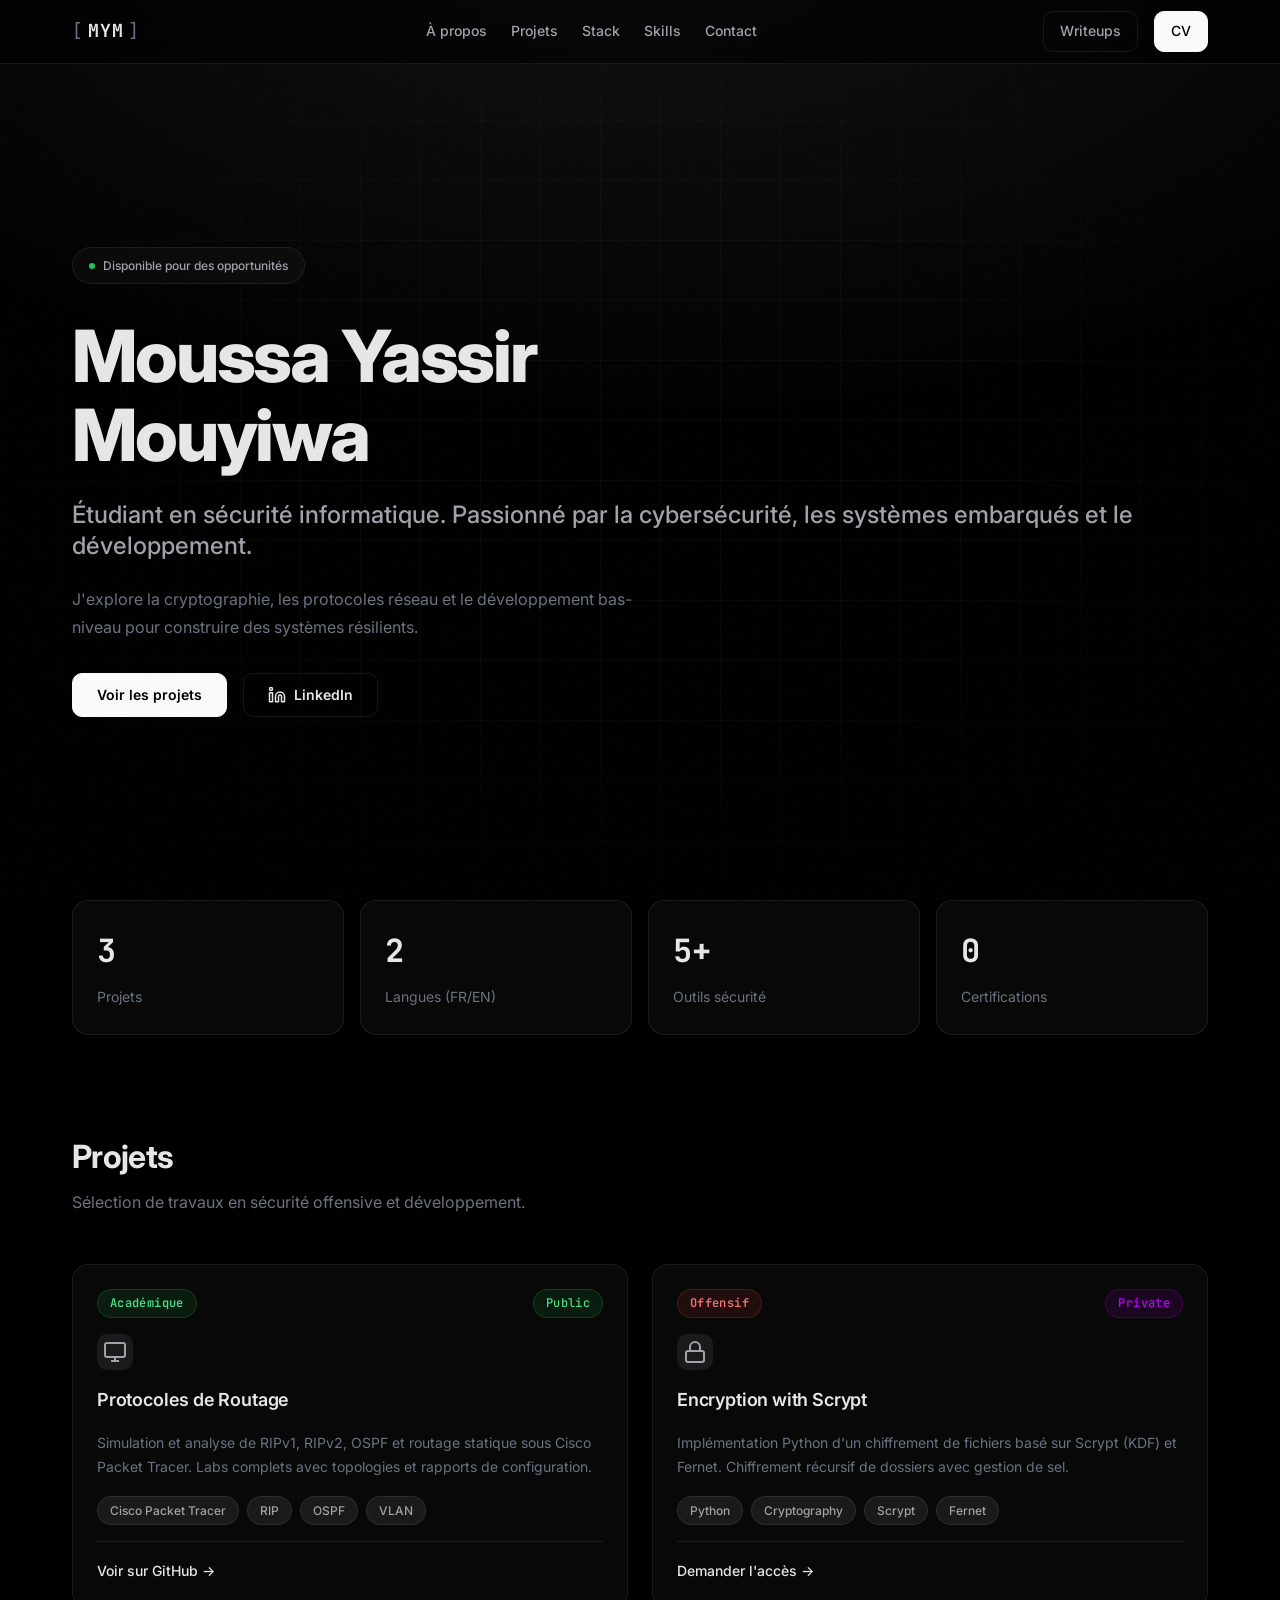
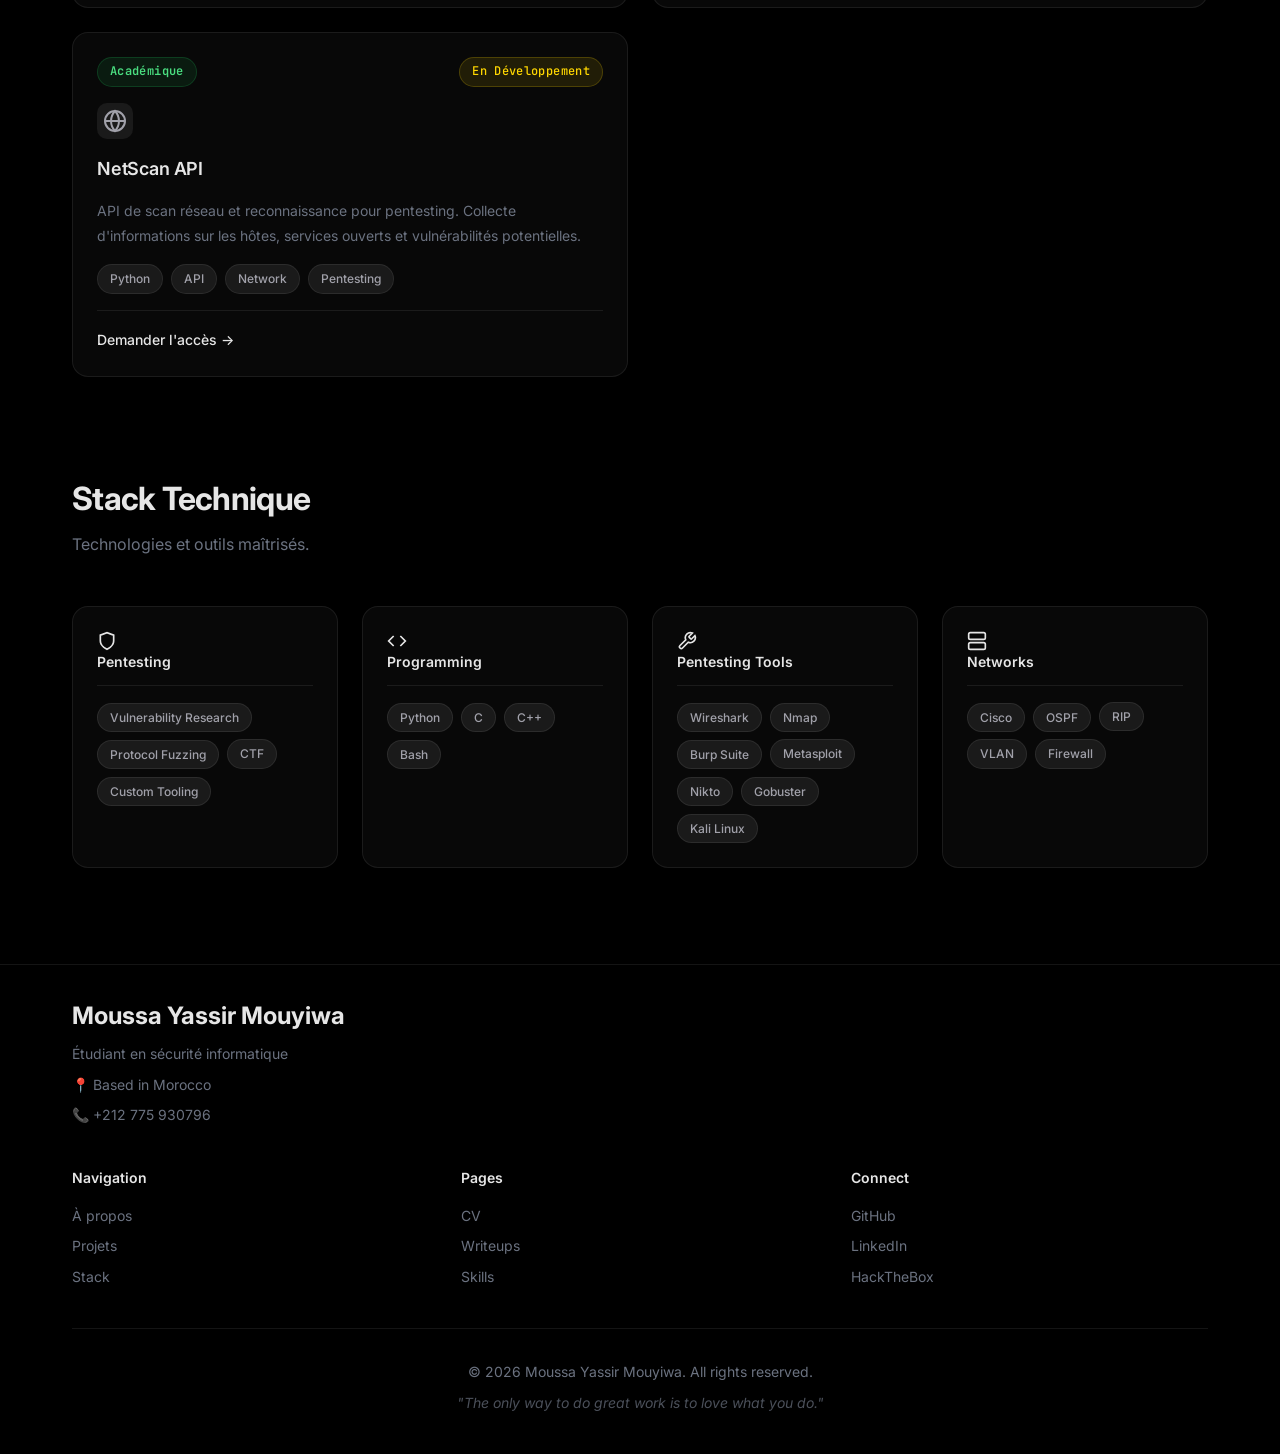
==== commit ddddf6a7: "Add Survey Corps emblem background (AoT)" ====
--- a/index.html
+++ b/index.html
@@ -16,6 +16,7 @@
   <div class="bg-grid" aria-hidden="true"></div>
   <div class="bg-gradient" aria-hidden="true"></div>
   <div class="noise-overlay" aria-hidden="true"></div>
+  <div class="survey-corps-emblem" aria-hidden="true"></div>
 
   <!-- Header -->
   <header class="site-header">
--- a/assets/css/style.css
+++ b/assets/css/style.css
@@ -124,6 +124,22 @@
   color: inherit;
 }
 
+/* --- Survey Corps Emblem Background --- */
+.survey-corps-emblem {
+  position: fixed;
+  right: -80px;
+  bottom: 10%;
+  width: 400px;
+  height: 400px;
+  background-image: url('https://static.wikia.nocookie.net/attackontitan/images/6/63/Seele_Ost_Logo.png');
+  background-size: contain;
+  background-repeat: no-repeat;
+  opacity: 0.08;
+  z-index: -1;
+  transform: rotate(-15deg);
+  pointer-events: none;
+}
+
 /* --- Background Effects --- */
 .bg-grid {
   position: fixed;
